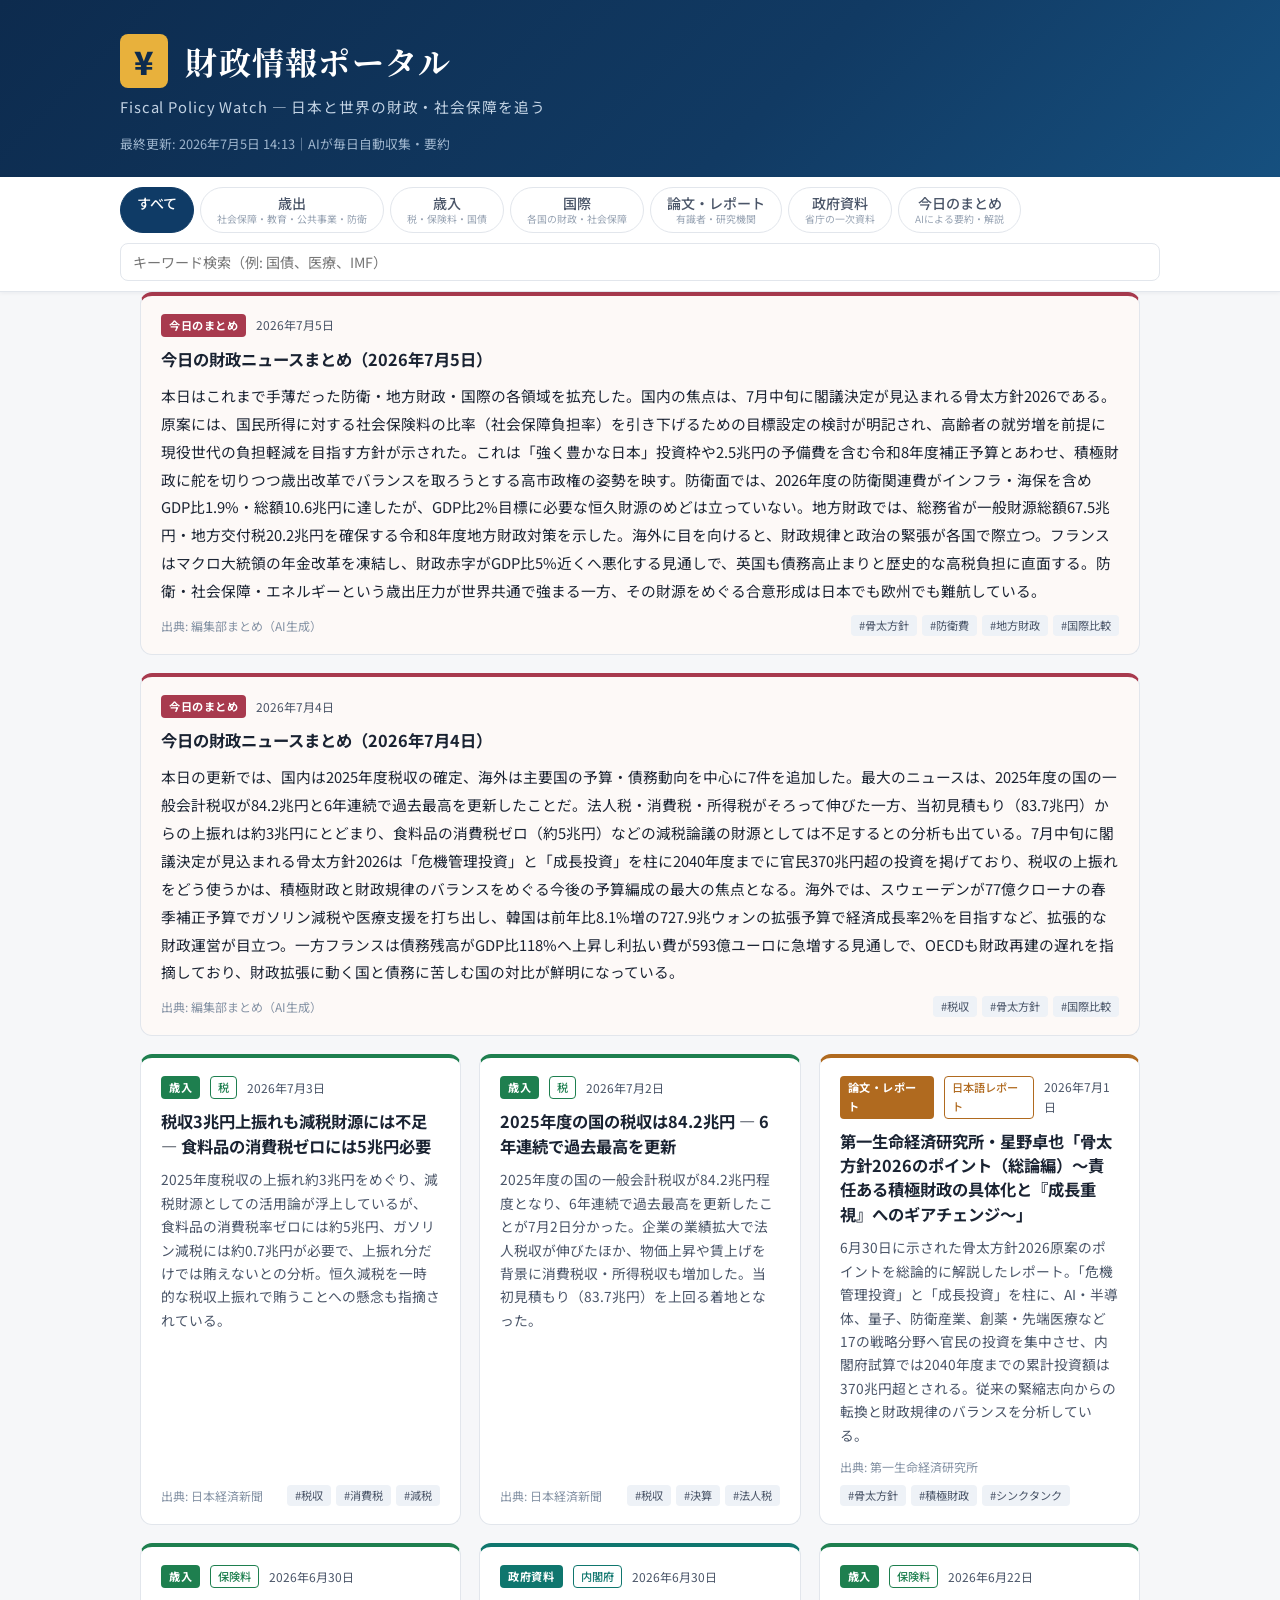
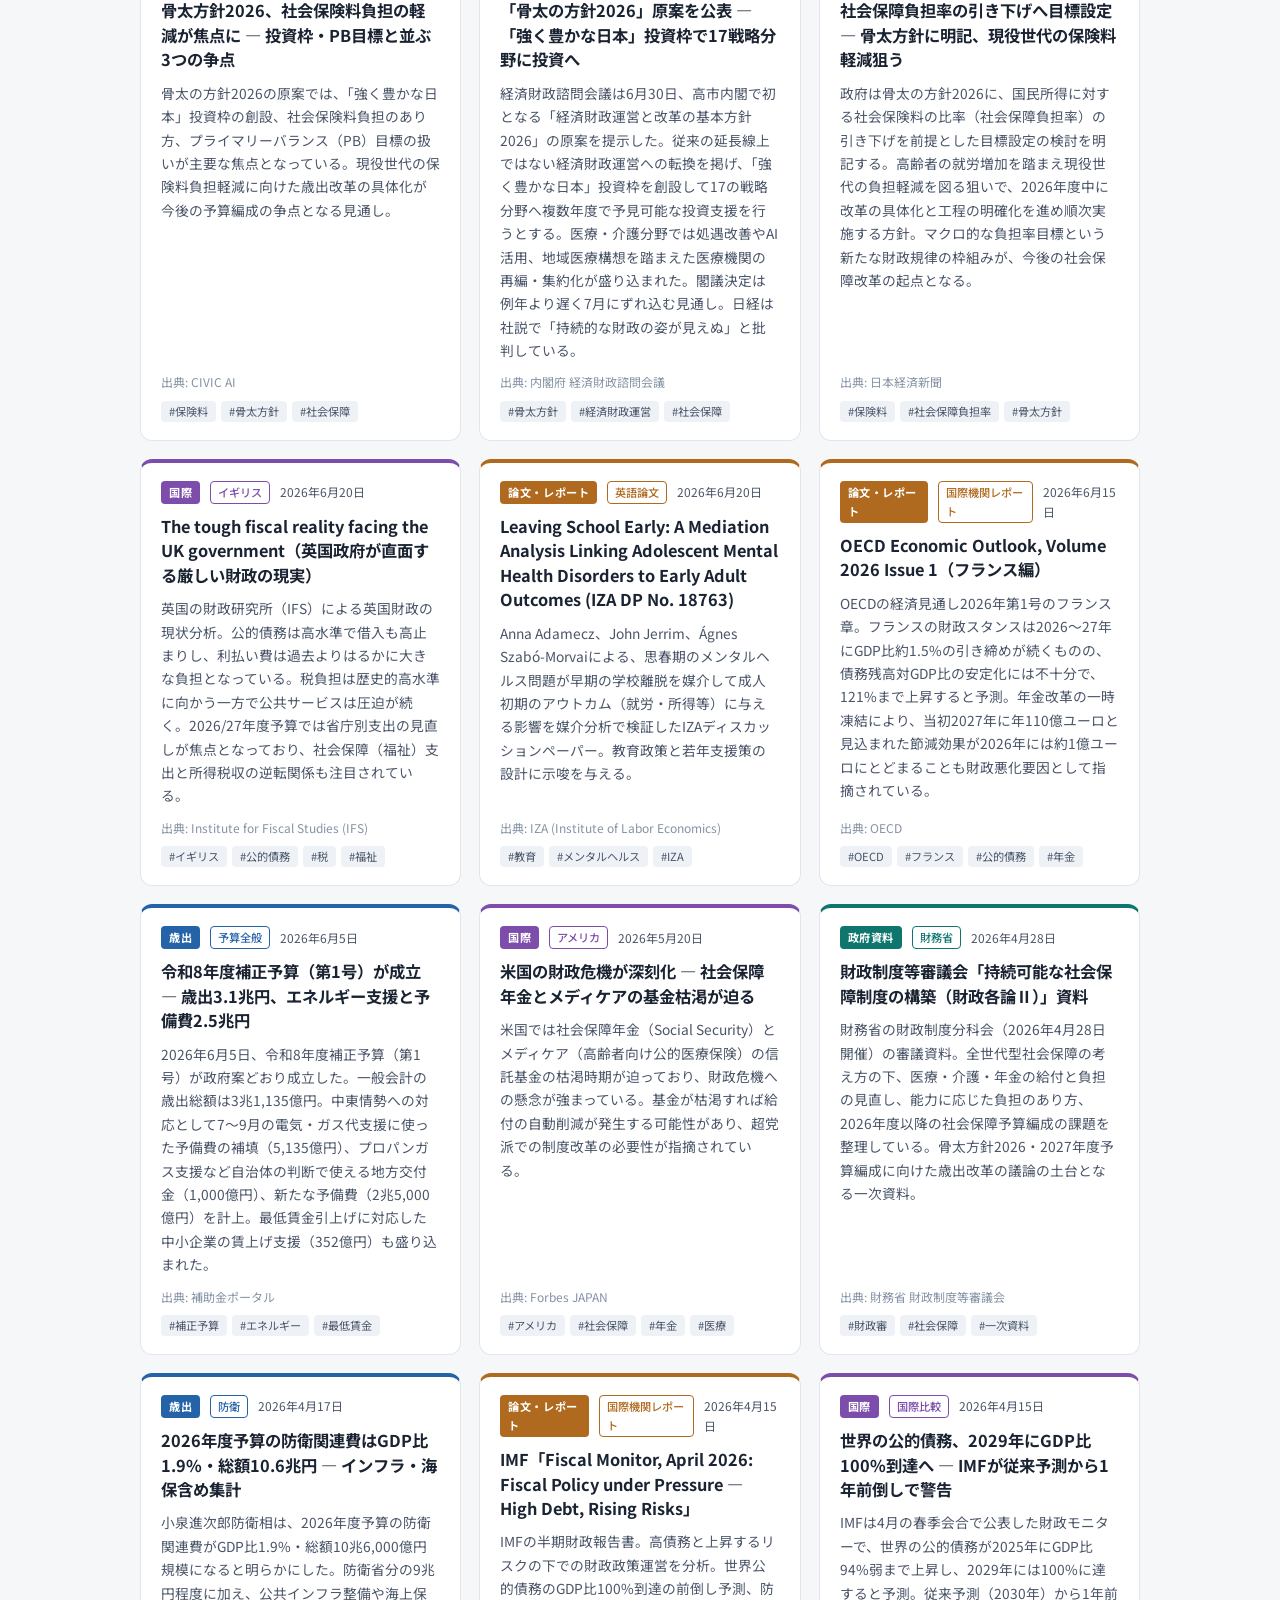
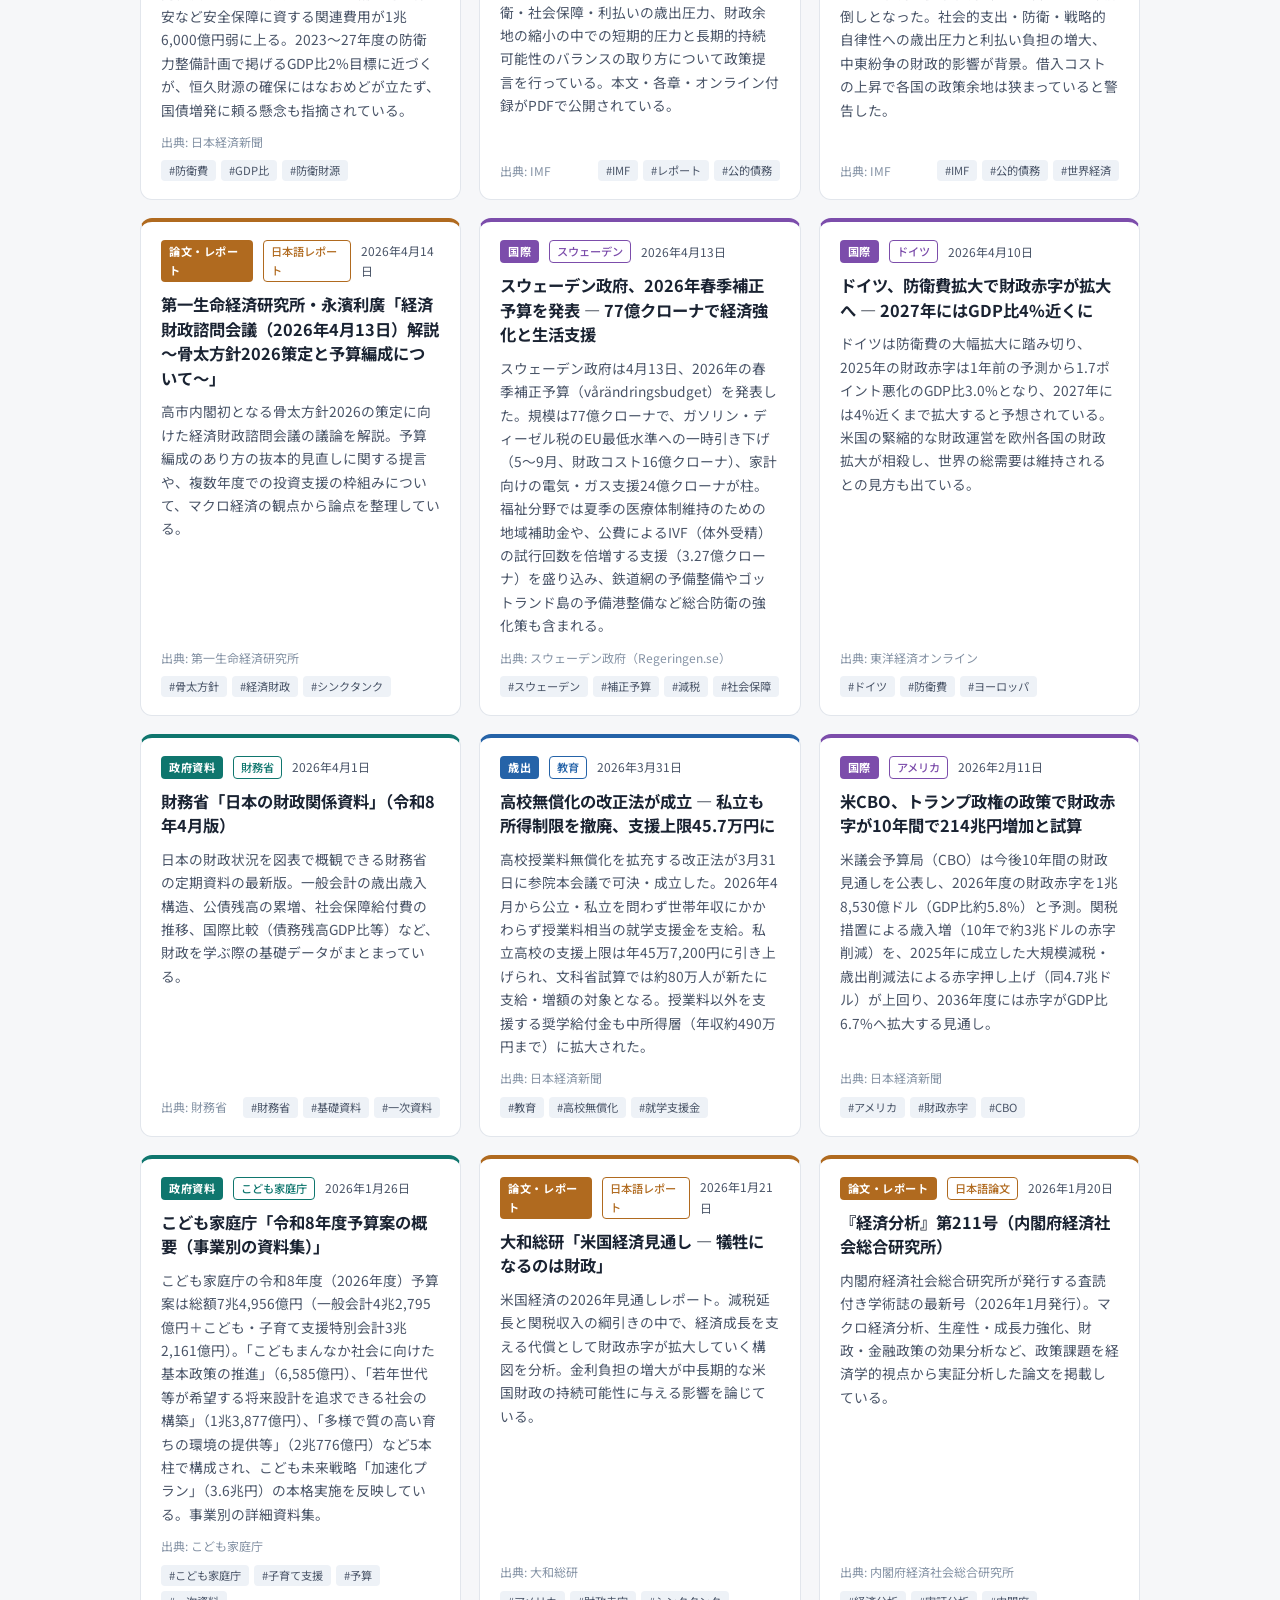
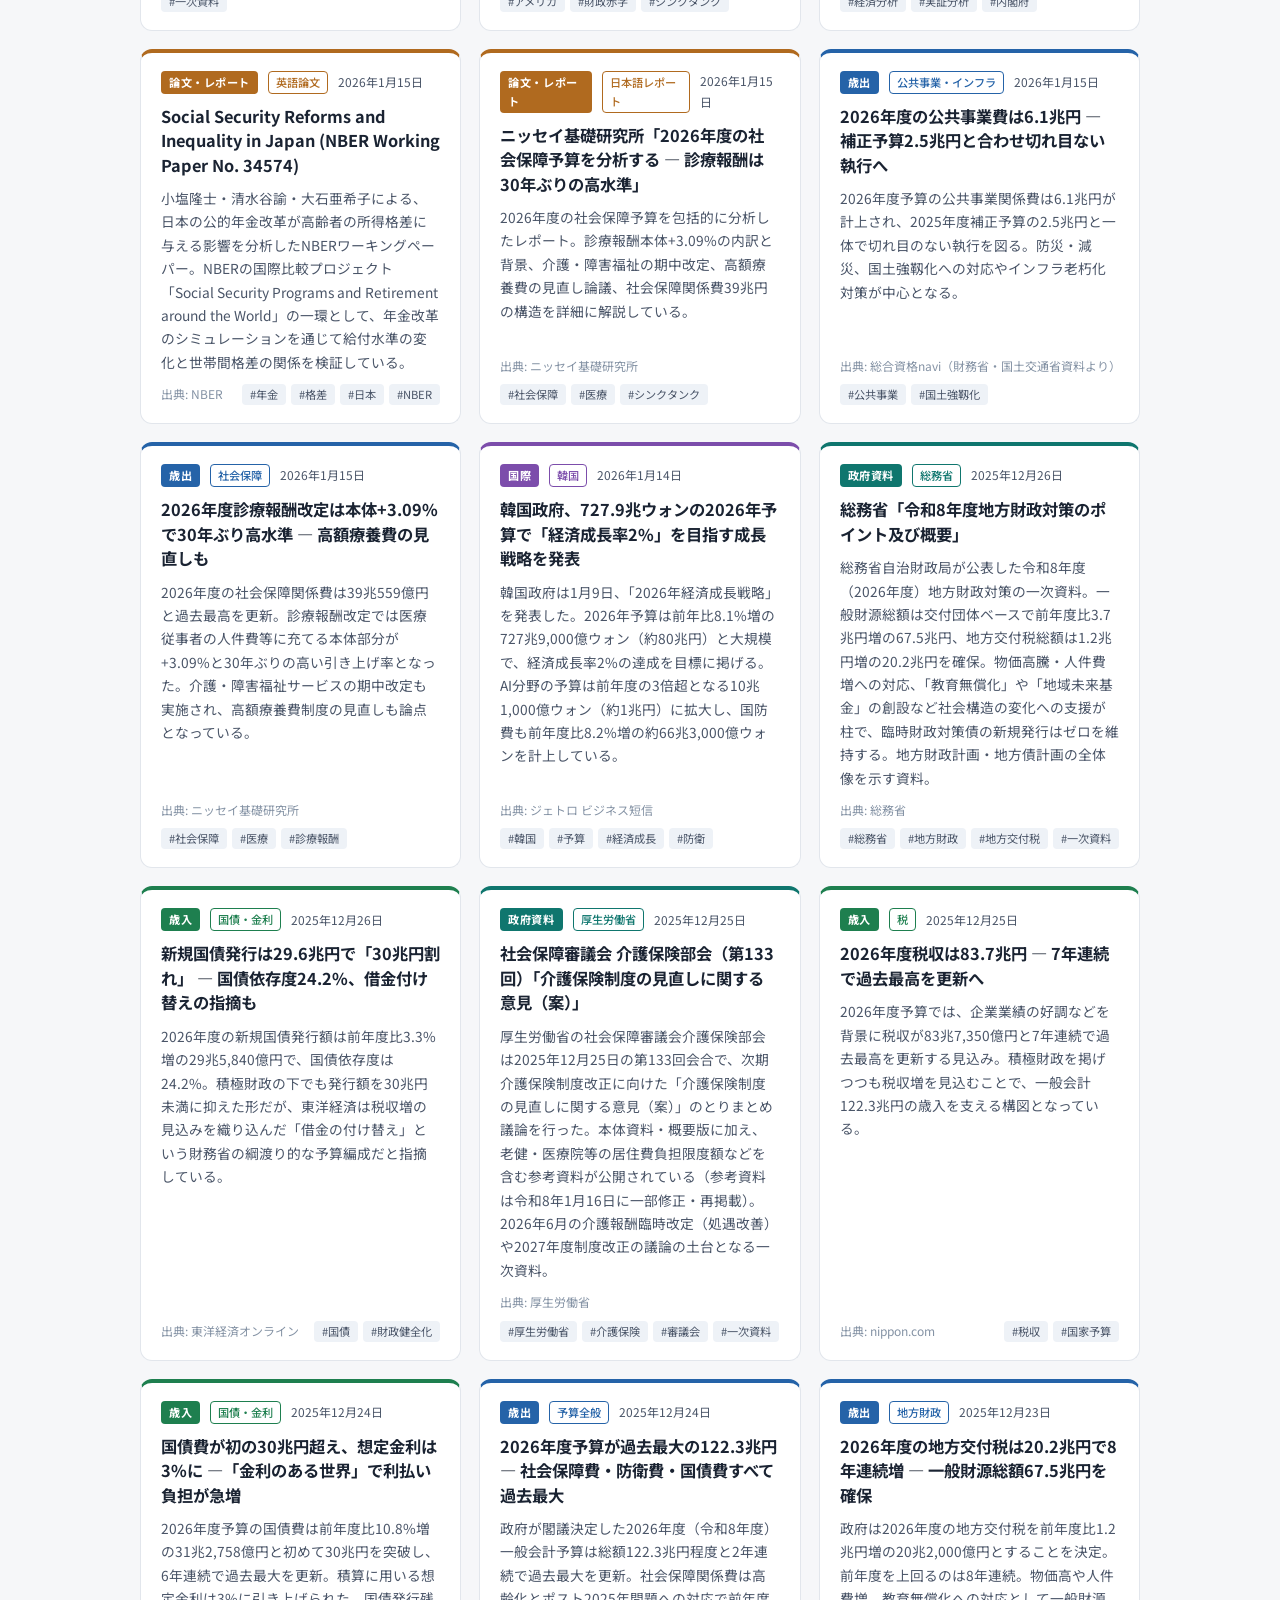
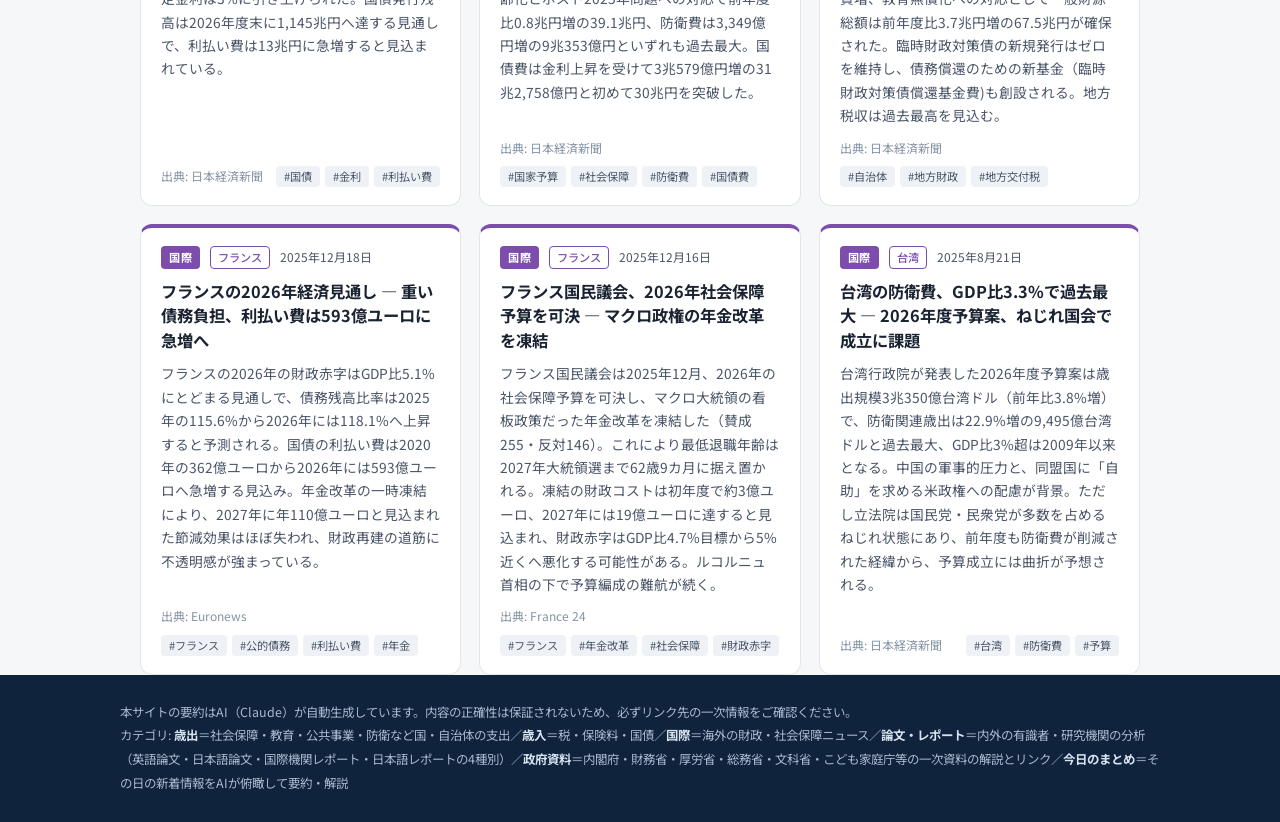
==== index.html @ befe8216 "カテゴリタブを横一列に、キーワード検索をその下フル幅に配置 - nav-innerを縦積み（column）に変更しタブ行と検索行を分離 - search-boxの残存width:260px指定を削除し" ====
<!DOCTYPE html>
<html lang="ja">
<head>
  <meta charset="UTF-8">
  <meta name="viewport" content="width=device-width, initial-scale=1.0">
  <title>財政情報ポータル | 日本と世界の財政・社会保障ニュース</title>
  <meta name="description" content="日本の歳出・歳入、海外の財政・社会保障ニュース、有識者のレポートをAIが毎日収集・要約して届ける財政情報ポータルサイト">
  <meta name="robots" content="noindex, nofollow, noarchive">
  <link rel="preconnect" href="https://fonts.googleapis.com">
  <link href="https://fonts.googleapis.com/css2?family=Noto+Sans+JP:wght@400;500;700;900&family=Noto+Serif+JP:wght@600;700&display=swap" rel="stylesheet">
  <link rel="stylesheet" href="assets/style.css?v=20260705a">
</head>
<body>
  <header class="site-header">
    <div class="container">
      <div class="header-top">
        <h1 class="site-title"><span class="title-mark">¥</span> 財政情報ポータル</h1>
        <p class="site-subtitle">Fiscal Policy Watch — 日本と世界の財政・社会保障を追う</p>
      </div>
      <p class="update-info">最終更新: <time id="last-updated">読み込み中…</time>｜AIが毎日自動収集・要約</p>
    </div>
  </header>

  <nav class="category-nav">
    <div class="container nav-inner">
      <div class="tabs" role="tablist">
        <button class="tab active" data-category="all">すべて</button>
        <button class="tab tab-expenditure" data-category="expenditure">歳出<span class="tab-note">社会保障・教育・公共事業・防衛</span></button>
        <button class="tab tab-revenue" data-category="revenue">歳入<span class="tab-note">税・保険料・国債</span></button>
        <button class="tab tab-international" data-category="international">国際<span class="tab-note">各国の財政・社会保障</span></button>
        <button class="tab tab-research" data-category="research">論文・レポート<span class="tab-note">有識者・研究機関</span></button>
        <button class="tab tab-government" data-category="government">政府資料<span class="tab-note">省庁の一次資料</span></button>
        <button class="tab tab-digest" data-category="digest">今日のまとめ<span class="tab-note">AIによる要約・解説</span></button>
      </div>
      <input type="search" id="search-box" class="search-box" placeholder="キーワード検索（例: 国債、医療、IMF）">
    </div>
    <div class="container subtabs" id="subtabs" hidden></div>
  </nav>

  <main class="container">
    <div id="notice" class="notice" hidden></div>
    <div id="article-list" class="article-grid" aria-live="polite"></div>
    <p id="empty-message" class="empty-message" hidden>該当する記事が見つかりませんでした。</p>
  </main>

  <footer class="site-footer">
    <div class="container">
      <p>本サイトの要約はAI（Claude）が自動生成しています。内容の正確性は保証されないため、必ずリンク先の一次情報をご確認ください。</p>
      <p>カテゴリ: <strong>歳出</strong>＝社会保障・教育・公共事業・防衛など国・自治体の支出／<strong>歳入</strong>＝税・保険料・国債／<strong>国際</strong>＝海外の財政・社会保障ニュース／<strong>論文・レポート</strong>＝内外の有識者・研究機関の分析（英語論文・日本語論文・国際機関レポート・日本語レポートの4種別）／<strong>政府資料</strong>＝内閣府・財務省・厚労省・総務省・文科省・こども家庭庁等の一次資料の解説とリンク／<strong>今日のまとめ</strong>＝その日の新着情報をAIが俯瞰して要約・解説</p>
    </div>
  </footer>

  <script src="assets/app.js?v=20260705a"></script>
</body>
</html>
---- assets/style.css ----
:root {
  --ink: #1a2332;
  --ink-light: #4a5568;
  --bg: #f6f7f9;
  --card-bg: #ffffff;
  --border: #e2e6ec;
  --accent: #0f3b66;
  --c-expenditure: #2563a8;
  --c-revenue: #1e7f4f;
  --c-international: #7c4dab;
  --c-research: #b06a1f;
  --c-government: #0f766e;
  --c-digest: #a83a4e;
}

* { box-sizing: border-box; margin: 0; padding: 0; }

body {
  font-family: "Noto Sans JP", "Hiragino Kaku Gothic ProN", sans-serif;
  background: var(--bg);
  color: var(--ink);
  line-height: 1.7;
}

.container {
  max-width: 1080px;
  margin: 0 auto;
  padding: 0 20px;
}

/* ---------- Header ---------- */
.site-header {
  background: linear-gradient(135deg, #0d2b4e 0%, #113a63 60%, #16507f 100%);
  color: #fff;
  padding: 34px 0 22px;
}

.site-title {
  font-family: "Noto Serif JP", serif;
  font-size: 2rem;
  font-weight: 700;
  letter-spacing: 0.04em;
}

.title-mark {
  display: inline-block;
  background: #e8b13c;
  color: #0d2b4e;
  border-radius: 8px;
  width: 1.5em;
  text-align: center;
  margin-right: 0.25em;
  font-family: "Noto Sans JP", sans-serif;
  font-weight: 900;
}

.site-subtitle {
  margin-top: 6px;
  font-size: 0.92rem;
  color: #c3d3e4;
  letter-spacing: 0.06em;
}

.update-info {
  margin-top: 14px;
  font-size: 0.8rem;
  color: #9db4cc;
}

/* ---------- Nav / tabs ---------- */
.category-nav {
  background: var(--card-bg);
  border-bottom: 1px solid var(--border);
  position: sticky;
  top: 0;
  z-index: 10;
  box-shadow: 0 1px 4px rgba(16, 42, 74, 0.06);
}

.nav-inner {
  display: flex;
  flex-direction: column;
  align-items: stretch;
  gap: 10px;
  padding-top: 10px;
  padding-bottom: 10px;
}

.tabs {
  display: flex;
  flex-wrap: wrap;
  gap: 6px;
}

.tab {
  border: 1px solid var(--border);
  background: #fff;
  border-radius: 999px;
  padding: 7px 16px;
  font-family: inherit;
  font-size: 0.88rem;
  font-weight: 500;
  color: var(--ink-light);
  cursor: pointer;
  transition: all 0.15s;
  display: flex;
  flex-direction: column;
  align-items: center;
  line-height: 1.25;
}

.tab-note {
  font-size: 0.62rem;
  color: #97a3b3;
  font-weight: 400;
}

.tab:hover { border-color: var(--accent); }

.tab.active {
  background: var(--accent);
  border-color: var(--accent);
  color: #fff;
}
.tab.active .tab-note { color: #b9cde2; }

.tab-expenditure.active { background: var(--c-expenditure); border-color: var(--c-expenditure); }
.tab-revenue.active { background: var(--c-revenue); border-color: var(--c-revenue); }
.tab-international.active { background: var(--c-international); border-color: var(--c-international); }
.tab-research.active { background: var(--c-research); border-color: var(--c-research); }
.tab-government.active { background: var(--c-government); border-color: var(--c-government); }
.tab-digest.active { background: var(--c-digest); border-color: var(--c-digest); }

.search-box {
  width: 100%;
  border: 1px solid var(--border);
  border-radius: 8px;
  padding: 8px 12px;
  font-family: inherit;
  font-size: 0.88rem;
}
.search-box:focus { outline: 2px solid var(--accent); border-color: transparent; }

/* ---------- Subtabs (テーマ・種別絞り込み) ---------- */
.subtabs {
  display: flex;
  align-items: center;
  gap: 6px;
  flex-wrap: wrap;
  padding-bottom: 10px;
}

/* display:flex が hidden属性を上書きしないようにする */
.subtabs[hidden] { display: none; }

.subtabs-label {
  font-size: 0.78rem;
  color: var(--ink-light);
  margin-right: 2px;
}

.subtab {
  border: 1px solid var(--border);
  background: #fff;
  border-radius: 999px;
  padding: 4px 13px;
  font-family: inherit;
  font-size: 0.78rem;
  color: var(--ink-light);
  cursor: pointer;
  transition: all 0.15s;
}

.subtab:hover { border-color: var(--accent); }

.subtab.active {
  background: var(--accent);
  border-color: var(--accent);
  color: #fff;
  font-weight: 700;
}

/* カテゴリごとのアクティブ色 */
.subtabs-expenditure .subtab.active { background: var(--c-expenditure); border-color: var(--c-expenditure); }
.subtabs-revenue .subtab.active { background: var(--c-revenue); border-color: var(--c-revenue); }
.subtabs-international .subtab.active { background: var(--c-international); border-color: var(--c-international); }
.subtabs-research .subtab.active { background: var(--c-research); border-color: var(--c-research); }
.subtabs-government .subtab.active { background: var(--c-government); border-color: var(--c-government); }

/* ---------- Articles ---------- */
main { padding: 26px 0 50px; }

.article-grid {
  display: grid;
  grid-template-columns: repeat(auto-fill, minmax(320px, 1fr));
  gap: 18px;
  margin: 0 auto;
  max-width: 1080px;
  padding: 0 20px;
}

.card {
  background: var(--card-bg);
  border: 1px solid var(--border);
  border-radius: 12px;
  padding: 18px 20px;
  display: flex;
  flex-direction: column;
  gap: 10px;
  transition: box-shadow 0.15s, transform 0.15s;
  border-top: 4px solid var(--accent);
}
.card:hover {
  box-shadow: 0 6px 20px rgba(16, 42, 74, 0.12);
  transform: translateY(-2px);
}

.card.cat-expenditure { border-top-color: var(--c-expenditure); }
.card.cat-revenue { border-top-color: var(--c-revenue); }
.card.cat-international { border-top-color: var(--c-international); }
.card.cat-research { border-top-color: var(--c-research); }
.card.cat-government { border-top-color: var(--c-government); }

/* 今日のまとめ: 横幅いっぱいの読み物カード */
.card.cat-digest {
  border-top-color: var(--c-digest);
  grid-column: 1 / -1;
  background: #fdf9f7;
}
.card.cat-digest .card-summary {
  font-size: 0.92rem;
  color: var(--ink);
  line-height: 1.9;
}

.card-meta {
  display: flex;
  align-items: center;
  gap: 10px;
  font-size: 0.75rem;
  color: var(--ink-light);
}

.badge {
  color: #fff;
  border-radius: 4px;
  padding: 2px 8px;
  font-weight: 700;
  font-size: 0.7rem;
  letter-spacing: 0.05em;
}
.badge-expenditure { background: var(--c-expenditure); }
.badge-revenue { background: var(--c-revenue); }
.badge-international { background: var(--c-international); }
.badge-research { background: var(--c-research); }
.badge-government { background: var(--c-government); }
.badge-digest { background: var(--c-digest); }

/* テーマ（サブカテゴリ）チップ */
.sub-label {
  border: 1px solid;
  border-radius: 4px;
  padding: 1px 7px;
  font-size: 0.7rem;
  font-weight: 500;
  background: #fff;
}
.sub-expenditure { color: var(--c-expenditure); border-color: var(--c-expenditure); }
.sub-revenue { color: var(--c-revenue); border-color: var(--c-revenue); }
.sub-international { color: var(--c-international); border-color: var(--c-international); }
.sub-research { color: var(--c-research); border-color: var(--c-research); }
.sub-government { color: var(--c-government); border-color: var(--c-government); }

.card-title {
  font-size: 1.02rem;
  font-weight: 700;
  line-height: 1.5;
}
.card-title a { color: var(--ink); text-decoration: none; }
.card-title a:hover { color: var(--accent); text-decoration: underline; }

.card-summary {
  font-size: 0.86rem;
  color: var(--ink-light);
  flex: 1;
}

.card-footer {
  display: flex;
  flex-wrap: wrap;
  align-items: center;
  justify-content: space-between;
  gap: 8px;
  font-size: 0.75rem;
}

.card-source { color: #8593a5; }

.tag-list { display: flex; flex-wrap: wrap; gap: 5px; }

.tag {
  background: #eef2f7;
  color: var(--ink-light);
  border-radius: 4px;
  padding: 1px 8px;
  font-size: 0.7rem;
  cursor: pointer;
}
.tag:hover { background: #dde5ef; }

.empty-message, .notice {
  text-align: center;
  color: var(--ink-light);
  padding: 40px 0;
}

/* ---------- Footer ---------- */
.site-footer {
  background: #10233c;
  color: #a7b8cc;
  font-size: 0.78rem;
  padding: 26px 0;
  line-height: 1.9;
}
.site-footer strong { color: #d6e2ef; }

@media (max-width: 640px) {
  .site-title { font-size: 1.4rem; }
  .tab-note { display: none; }
  .nav-inner { gap: 6px; }
  .search-box { width: 100%; }
}
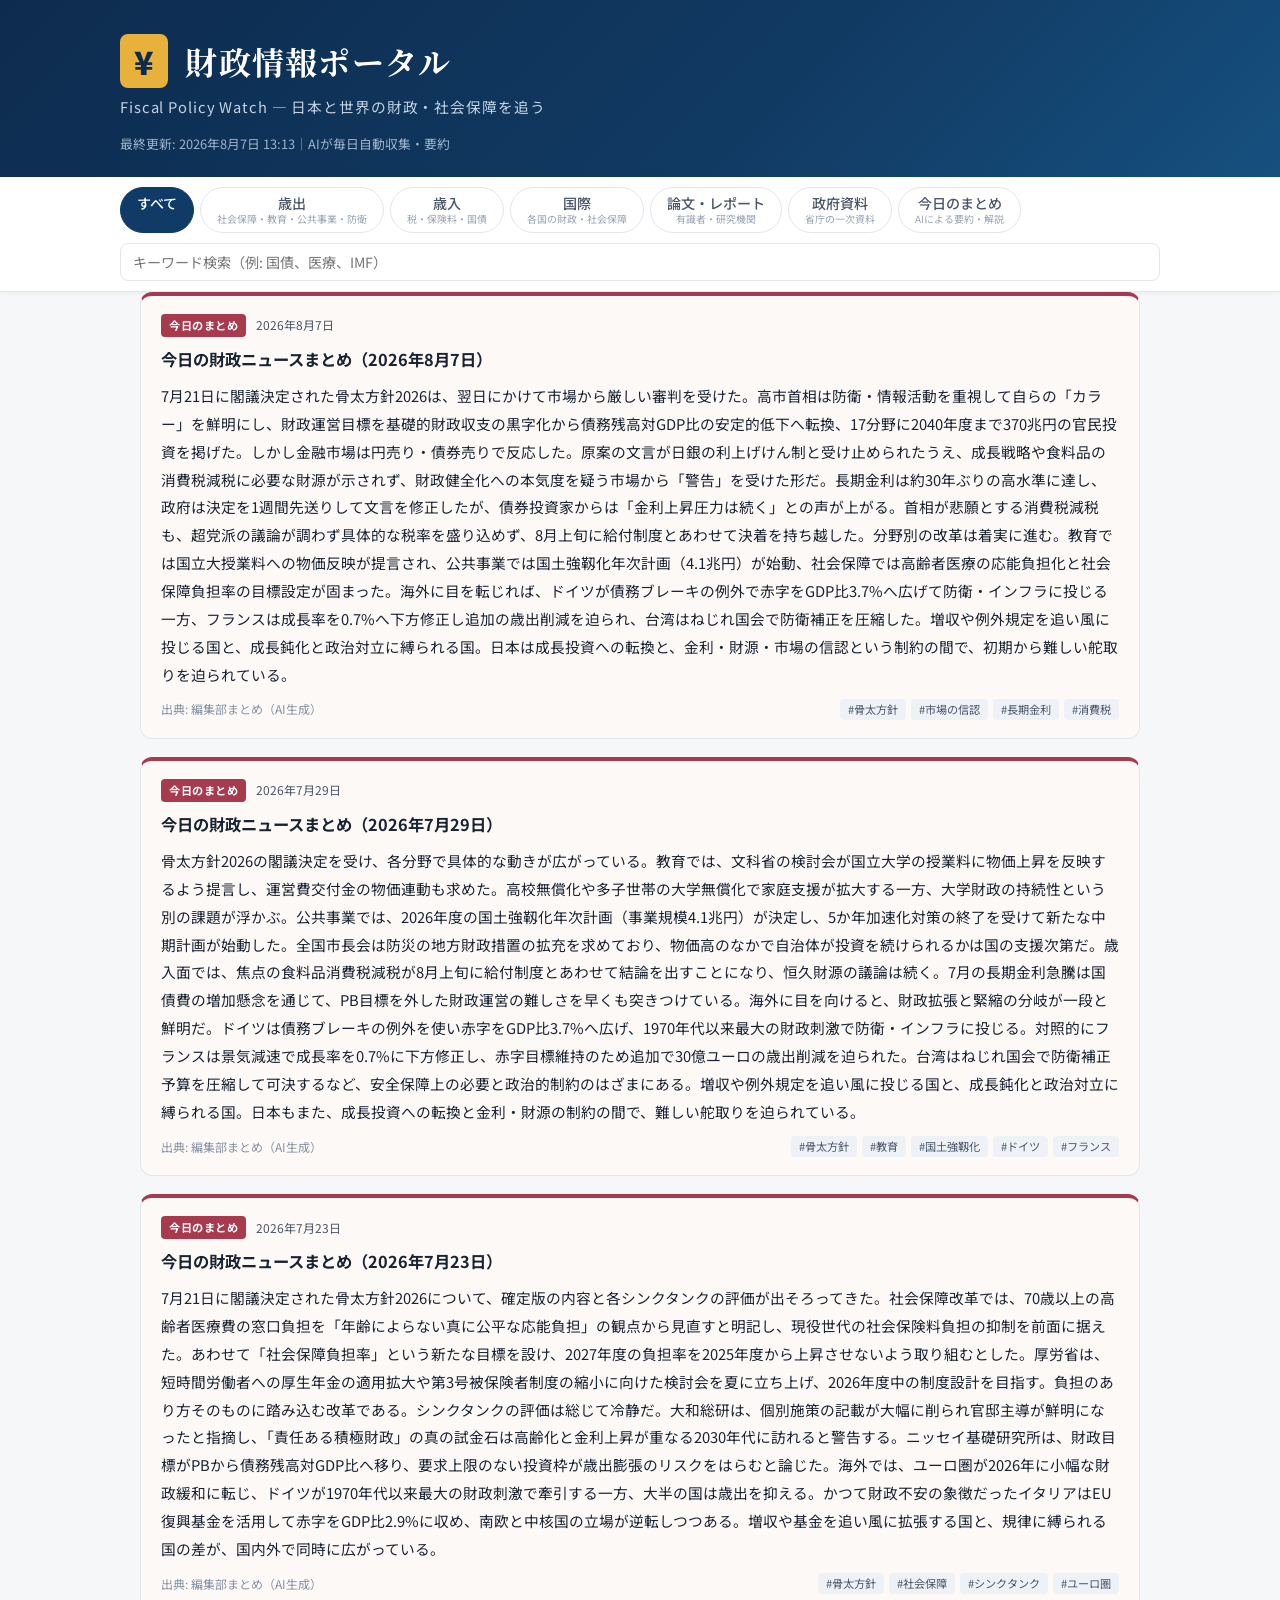
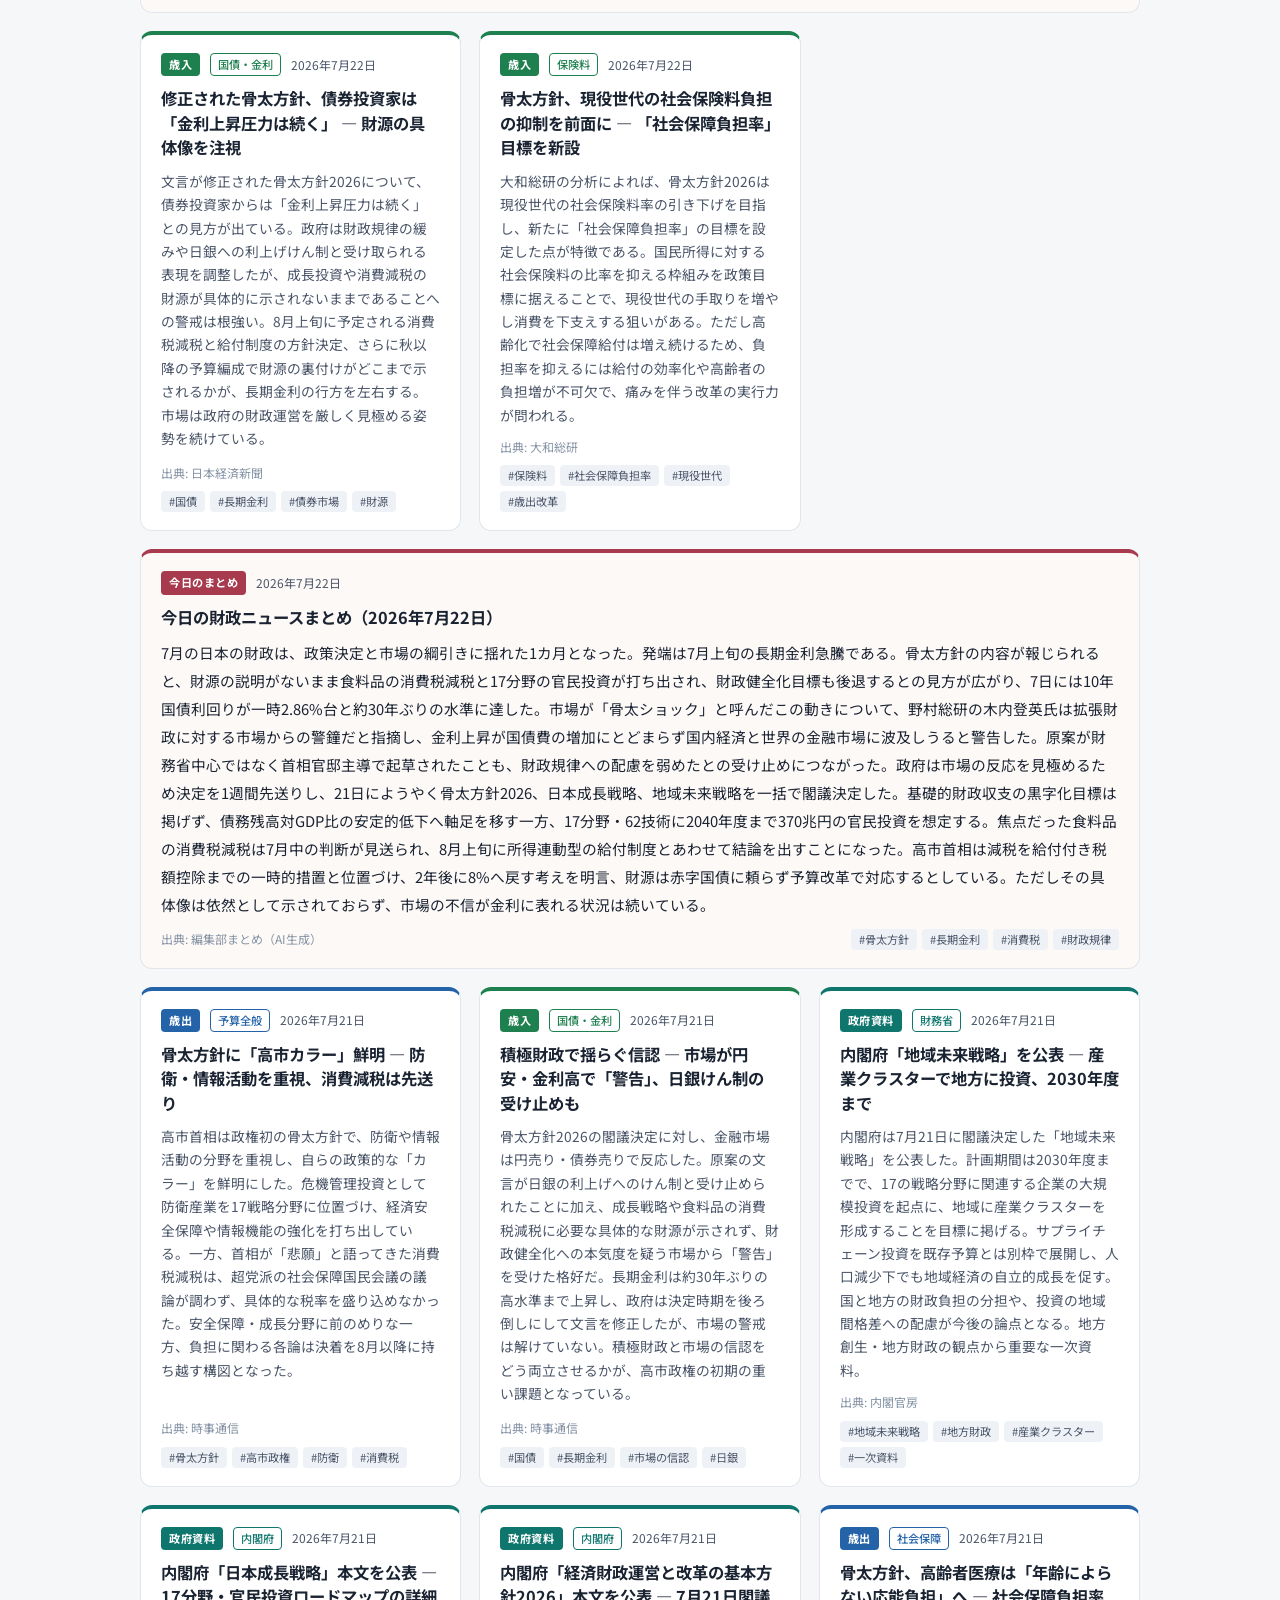
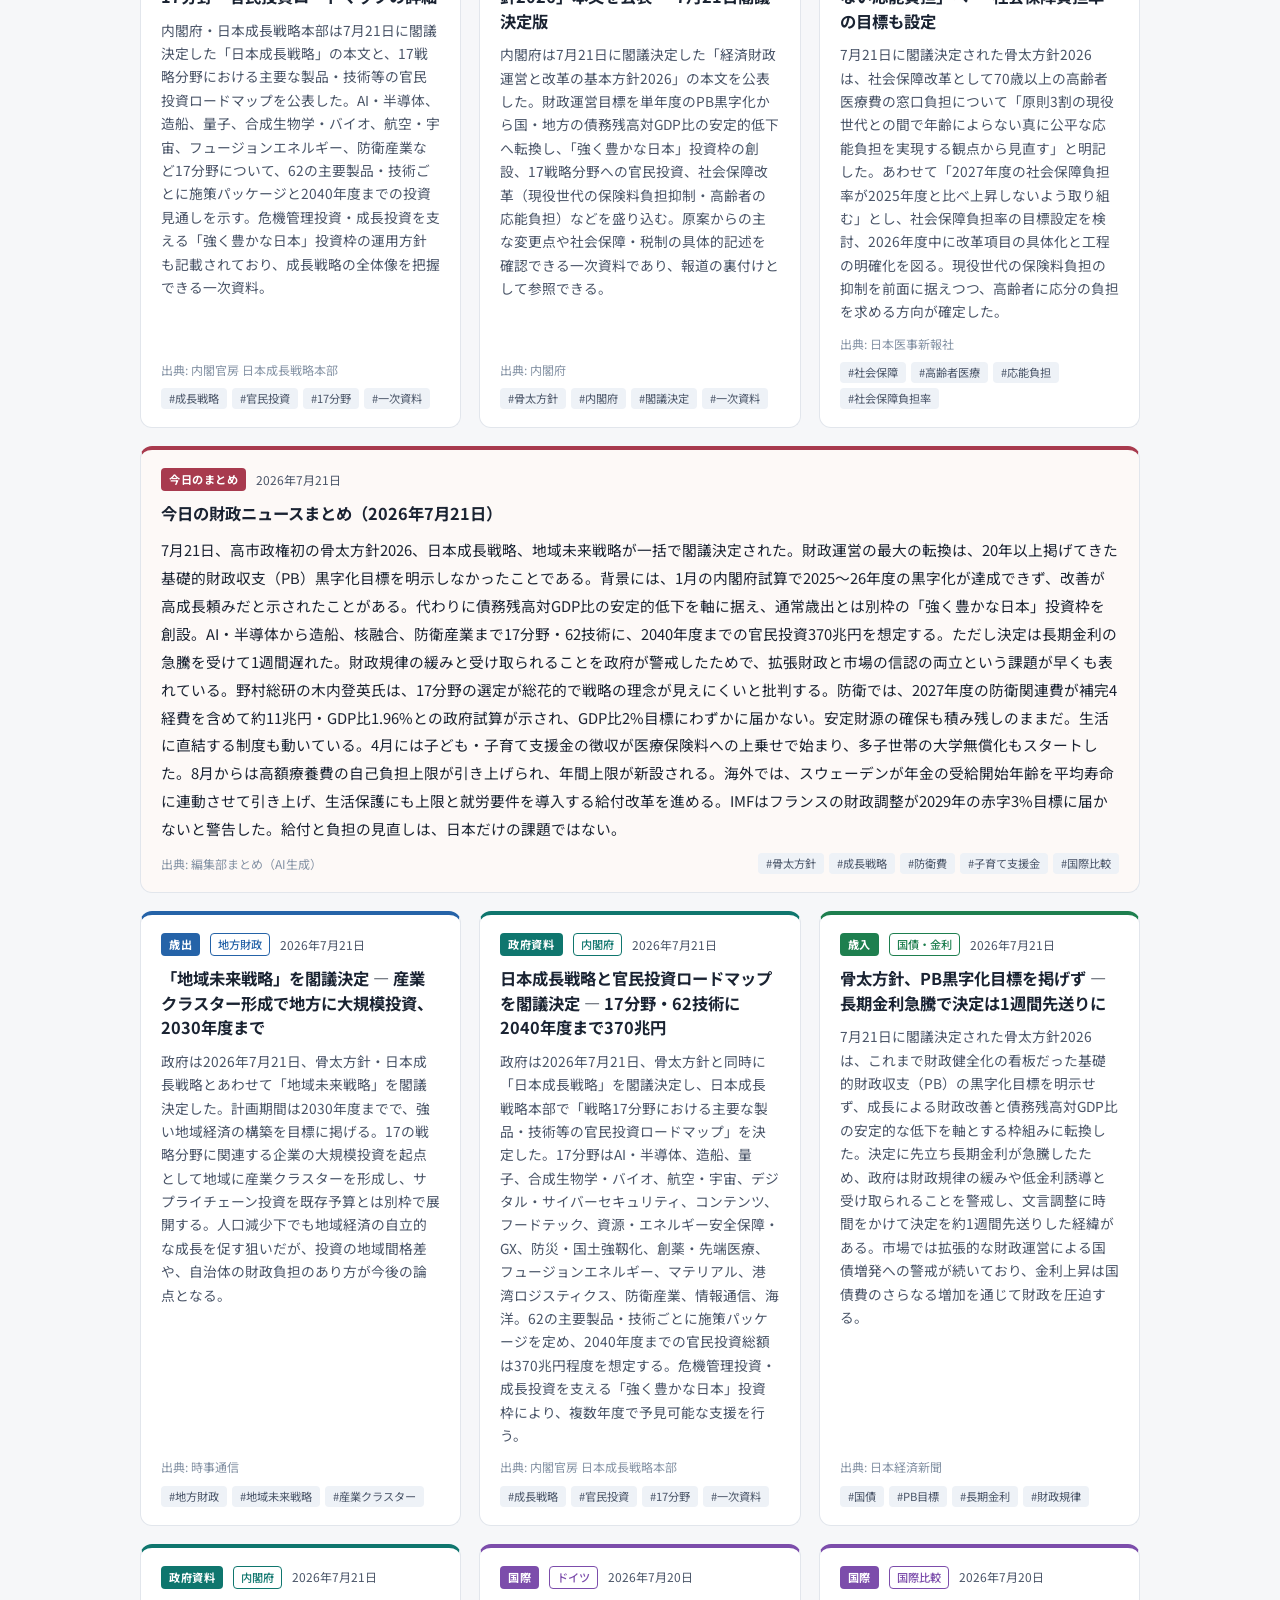
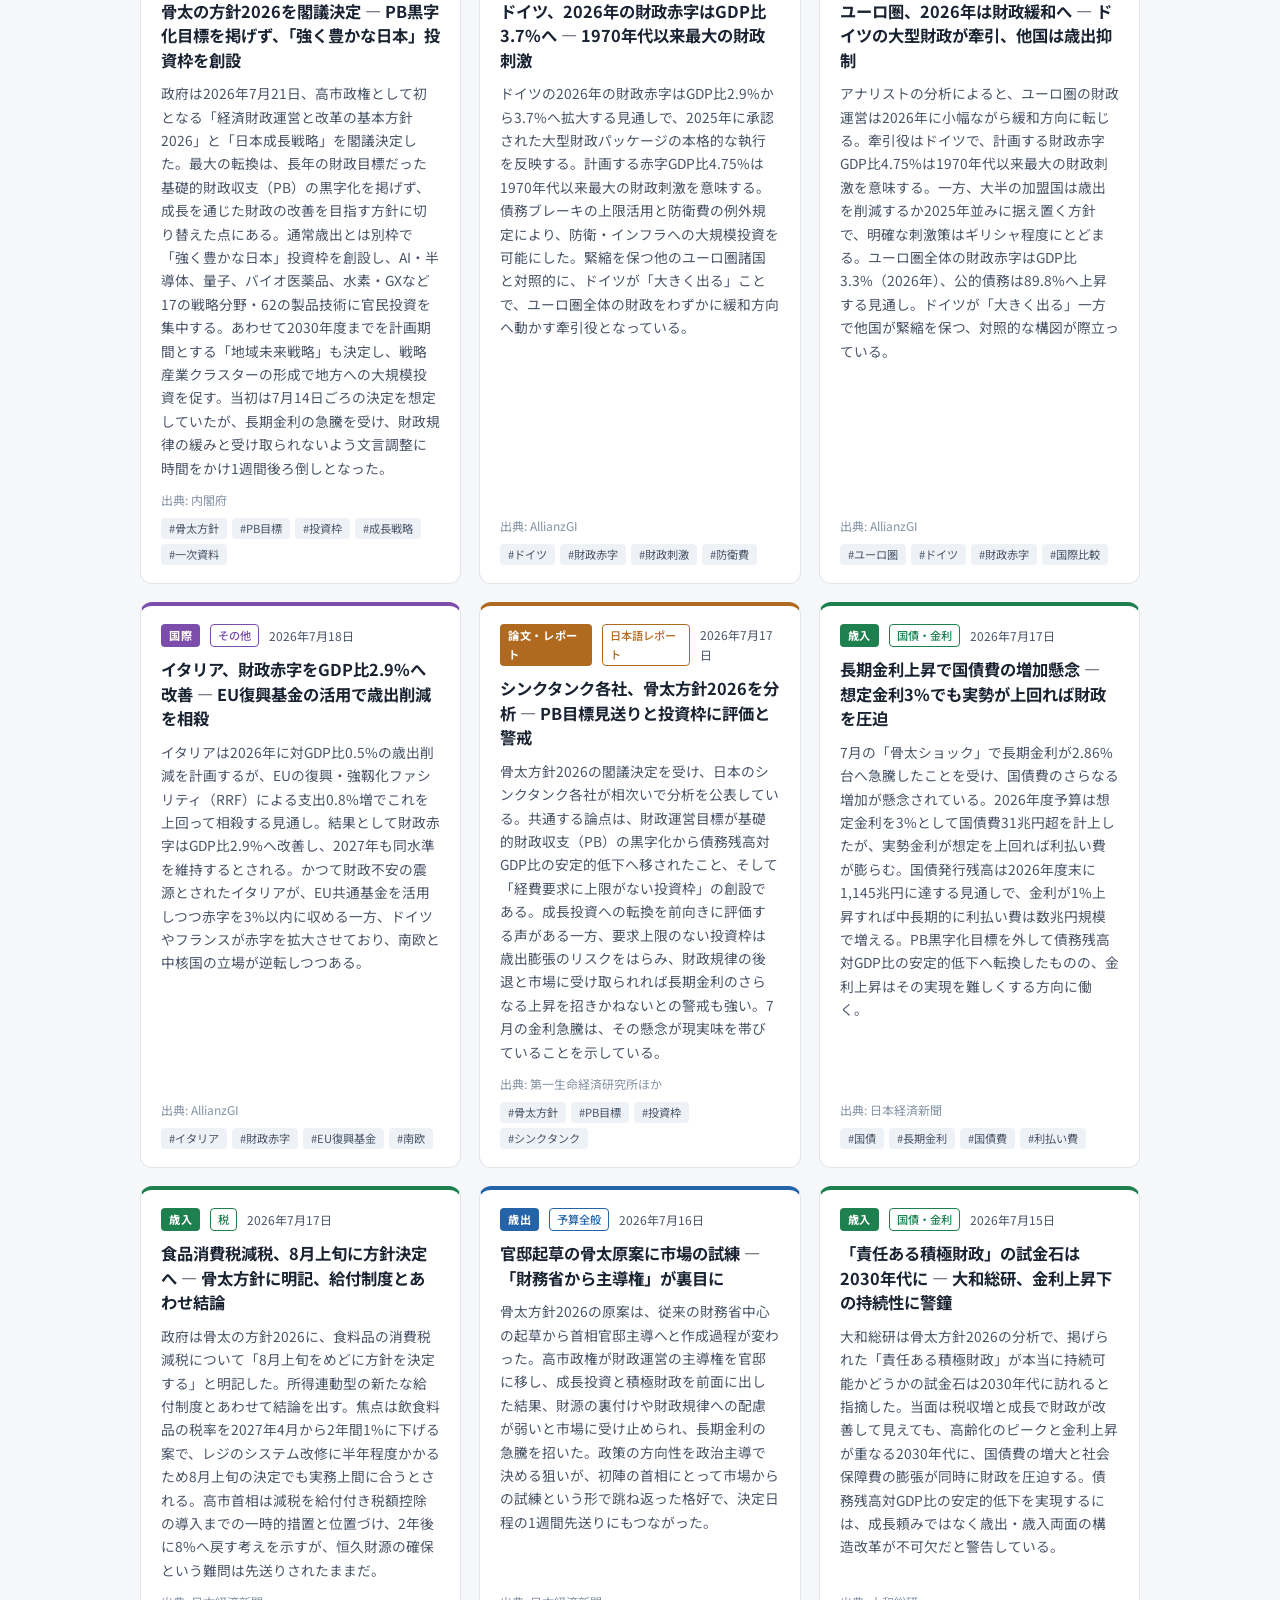
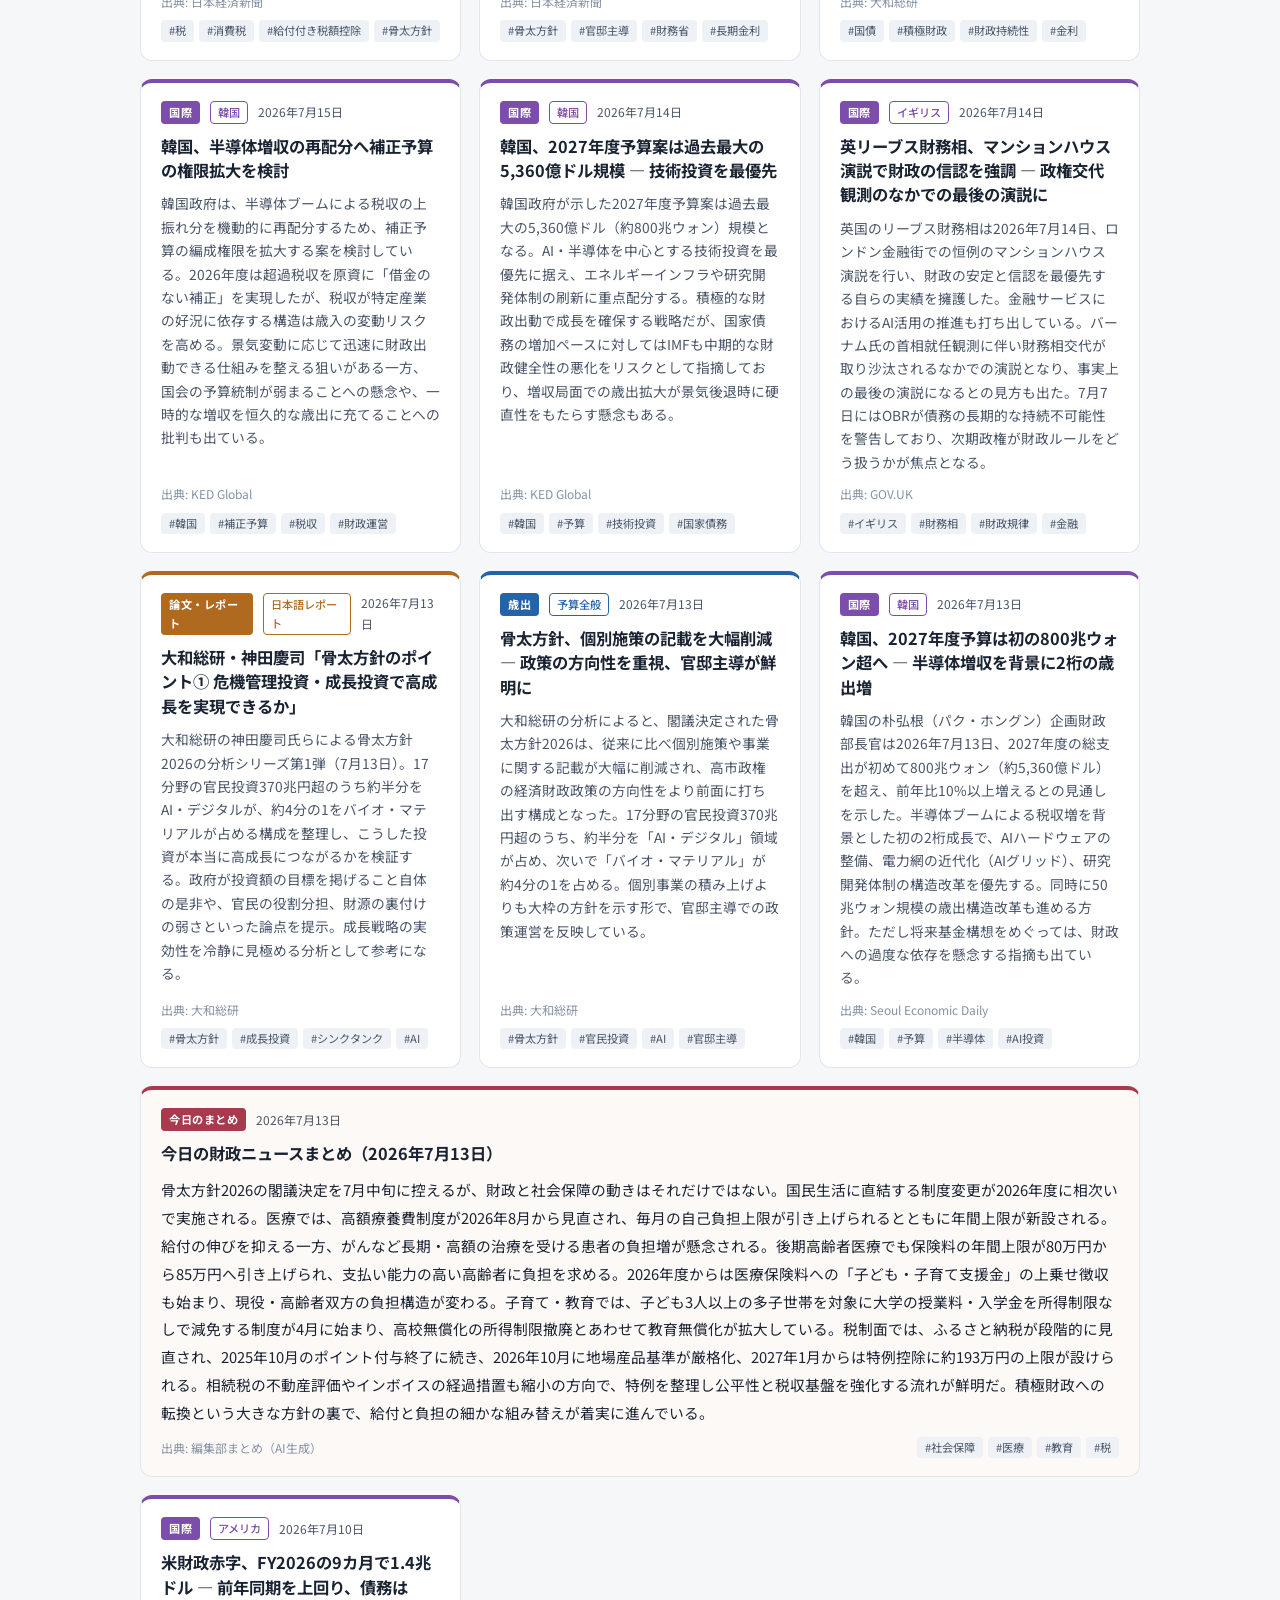
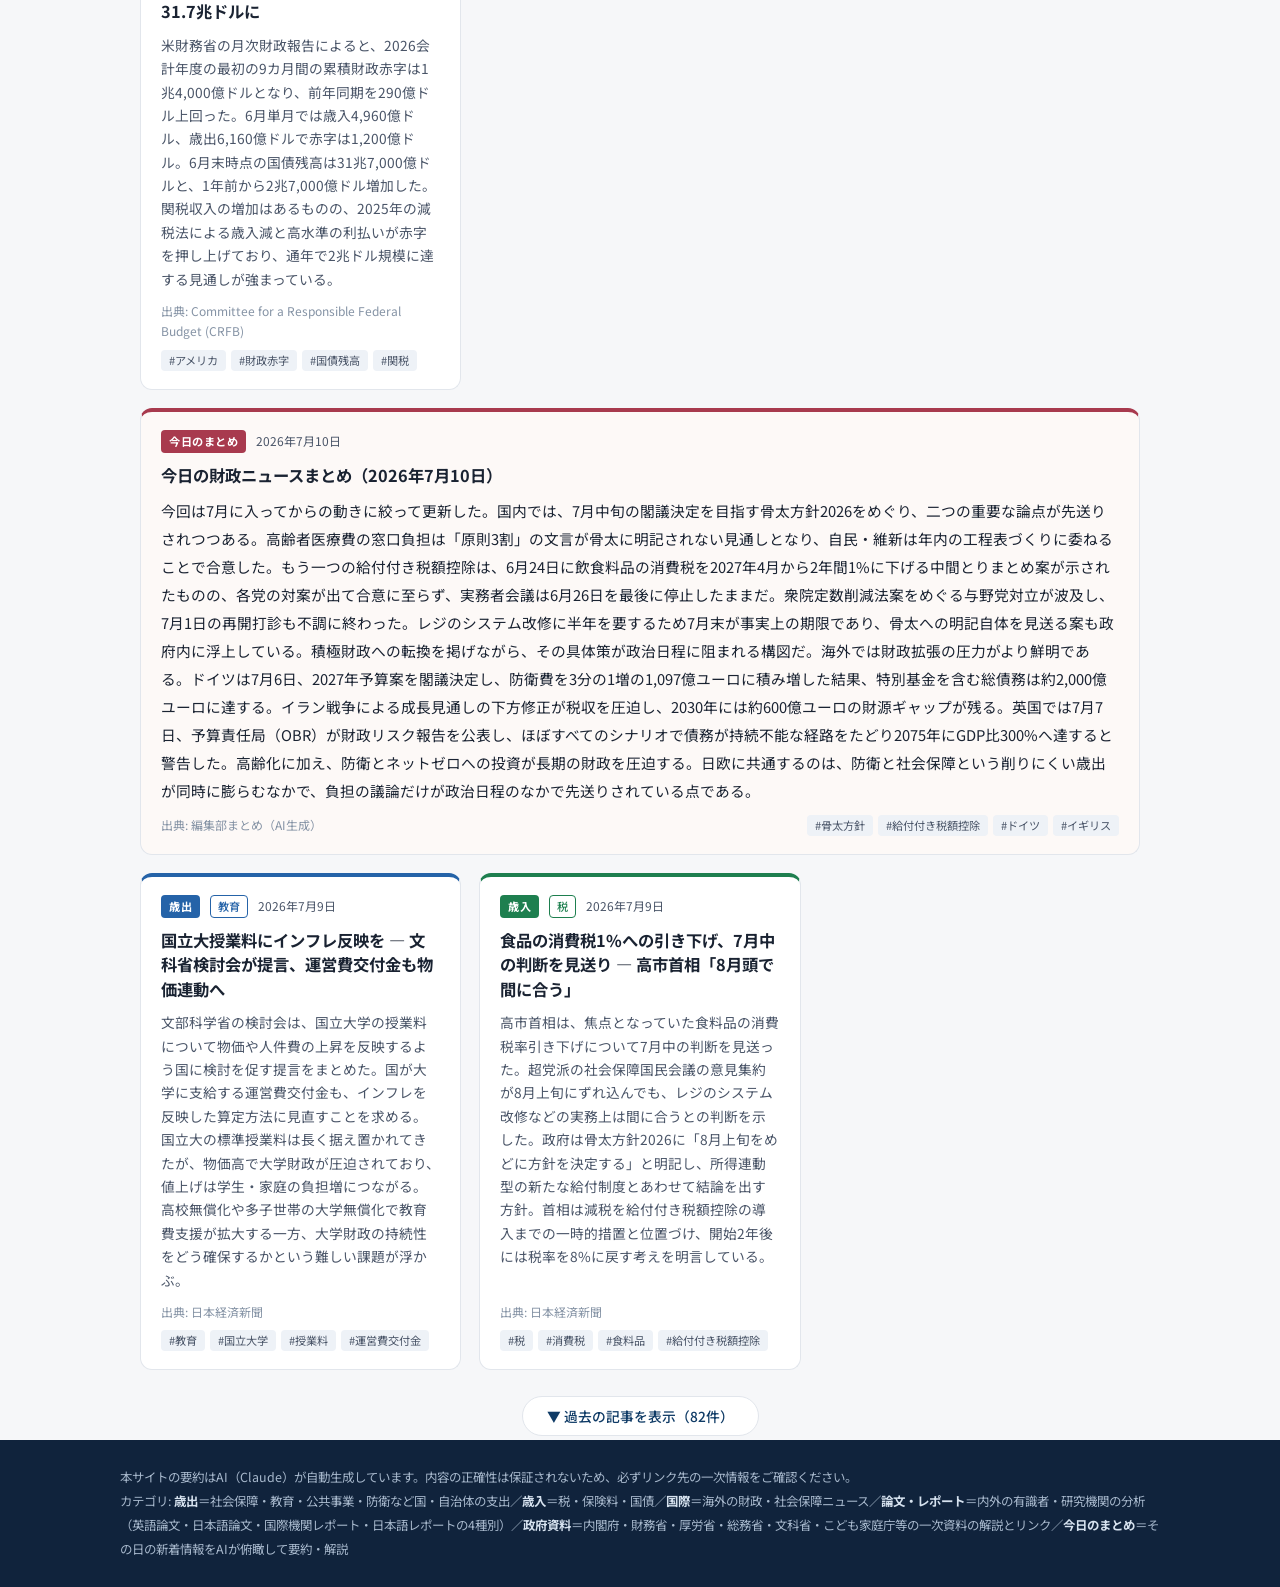
==== commit 0957b921: "古い記事のアーカイブ機能を追加＋7月下旬の市場反応3件 - app.js: 基準日から30日以内を「最近」、それ以前を折りたたみ「過去の記事」に   - 絞り込み結果の上位8件は日付を問わず表示（少数" ====
--- a/index.html
+++ b/index.html
@@ -8,7 +8,7 @@
   <meta name="robots" content="noindex, nofollow, noarchive">
   <link rel="preconnect" href="https://fonts.googleapis.com">
   <link href="https://fonts.googleapis.com/css2?family=Noto+Sans+JP:wght@400;500;700;900&family=Noto+Serif+JP:wght@600;700&display=swap" rel="stylesheet">
-  <link rel="stylesheet" href="assets/style.css?v=20260705a">
+  <link rel="stylesheet" href="assets/style.css?v=20260722a">
 </head>
 <body>
   <header class="site-header">
@@ -50,6 +50,6 @@
     </div>
   </footer>
 
-  <script src="assets/app.js?v=20260705a"></script>
+  <script src="assets/app.js?v=20260722a"></script>
 </body>
 </html>
--- a/assets/style.css
+++ b/assets/style.css
@@ -314,6 +314,53 @@
   padding: 40px 0;
 }
 
+/* ---------- アーカイブ（過去の記事の折りたたみ） ---------- */
+.archive-block {
+  grid-column: 1 / -1;
+  display: flex;
+  justify-content: center;
+  padding: 8px 0 4px;
+}
+
+.archive-toggle {
+  border: 1px solid var(--border);
+  background: #fff;
+  border-radius: 999px;
+  padding: 9px 24px;
+  font-family: inherit;
+  font-size: 0.86rem;
+  font-weight: 500;
+  color: var(--accent);
+  cursor: pointer;
+  transition: all 0.15s;
+}
+.archive-toggle:hover {
+  background: var(--accent);
+  color: #fff;
+  border-color: var(--accent);
+}
+
+.archive-divider {
+  grid-column: 1 / -1;
+  display: flex;
+  align-items: center;
+  gap: 12px;
+  margin: 6px 0 2px;
+  color: #9aa5b1;
+  font-size: 0.78rem;
+}
+.archive-divider::before,
+.archive-divider::after {
+  content: "";
+  flex: 1;
+  height: 1px;
+  background: var(--border);
+}
+
+/* アーカイブ内のカードは少し控えめに */
+.archive-divider ~ .card { opacity: 0.82; }
+.archive-divider ~ .card:hover { opacity: 1; }
+
 /* ---------- Footer ---------- */
 .site-footer {
   background: #10233c;
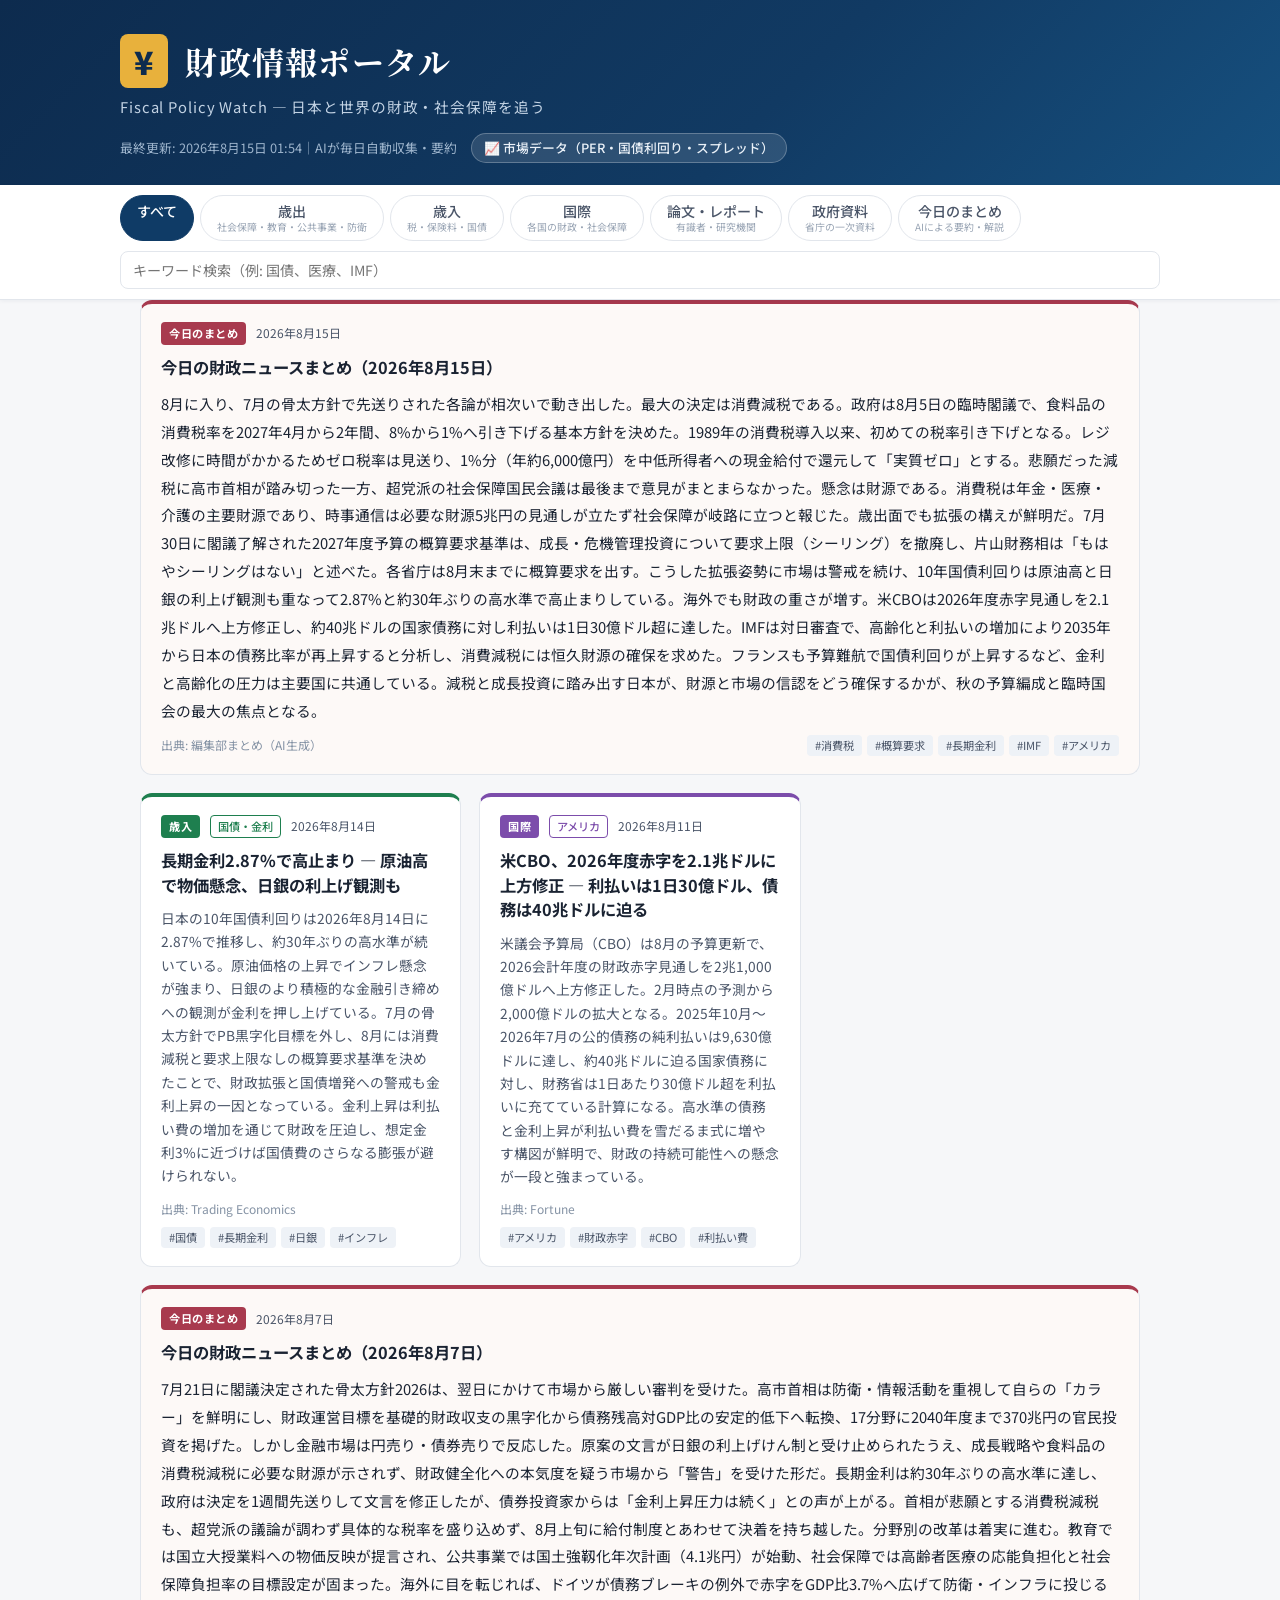
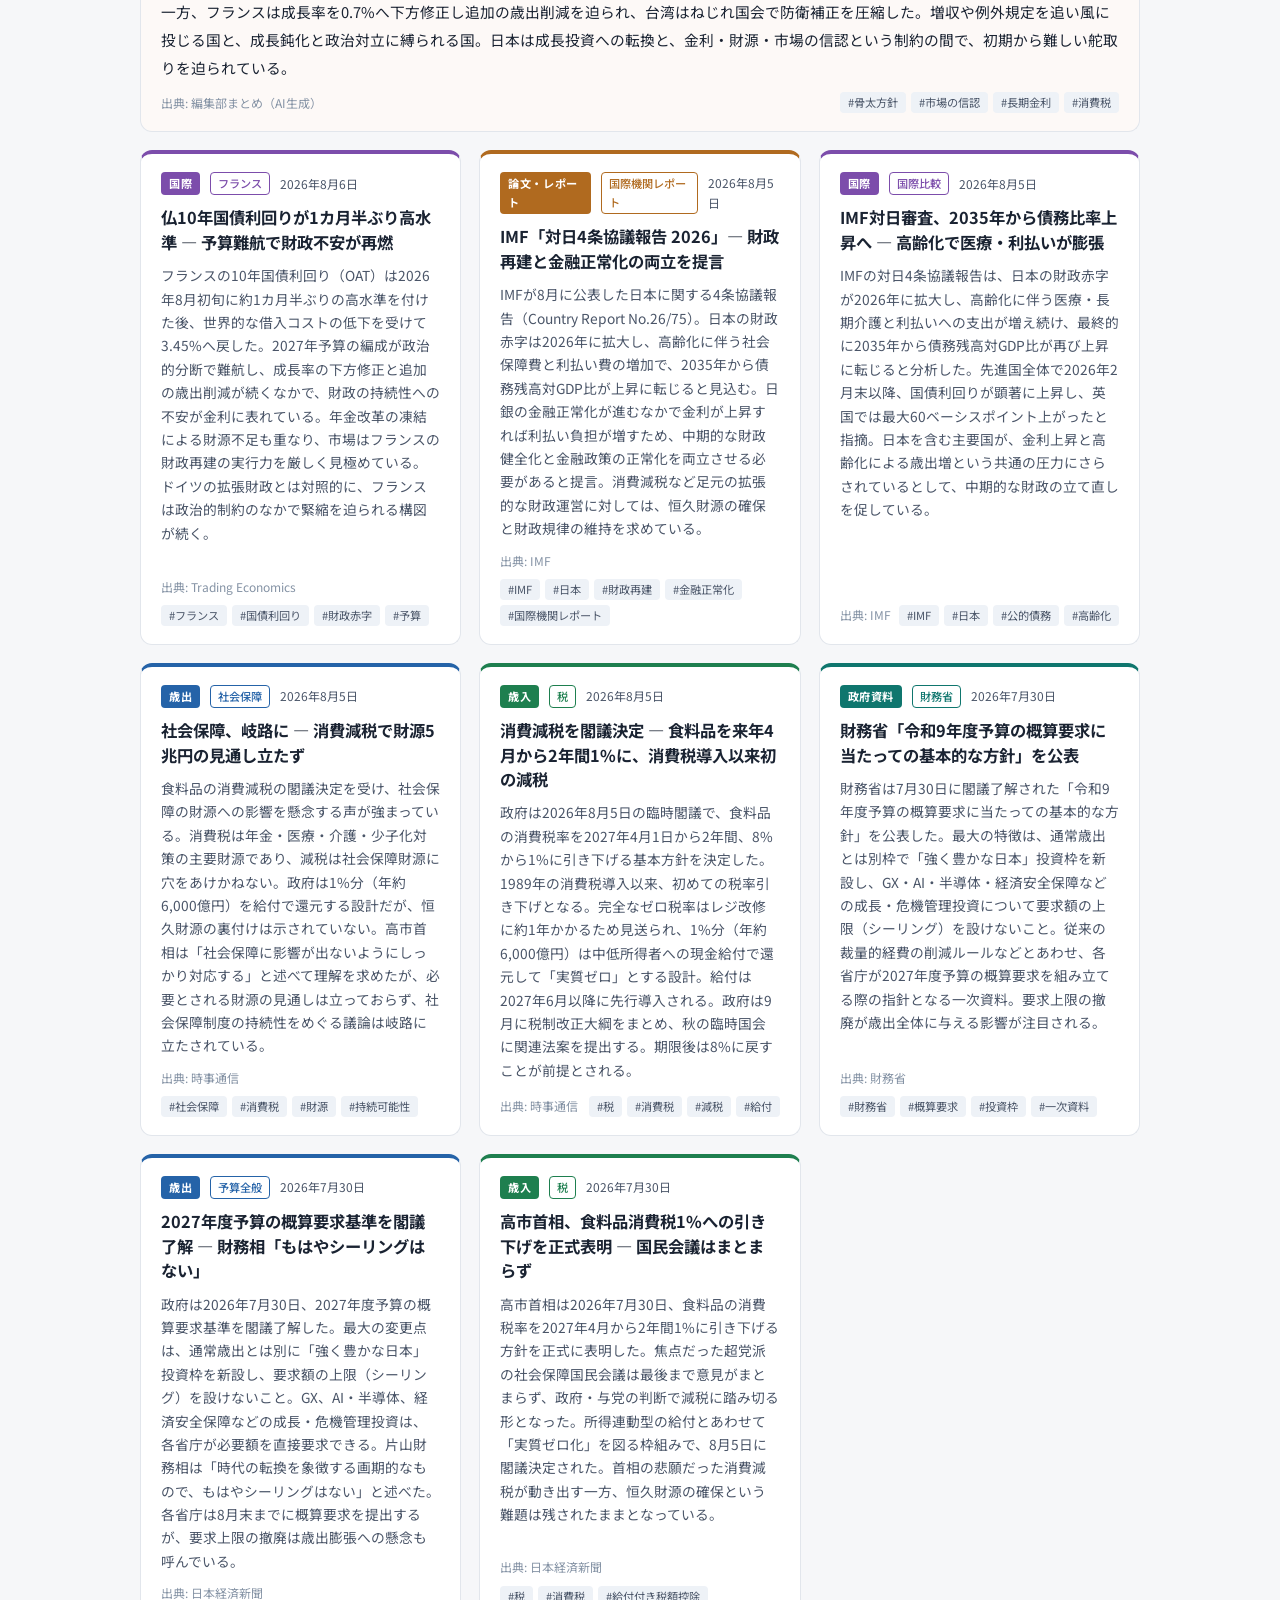
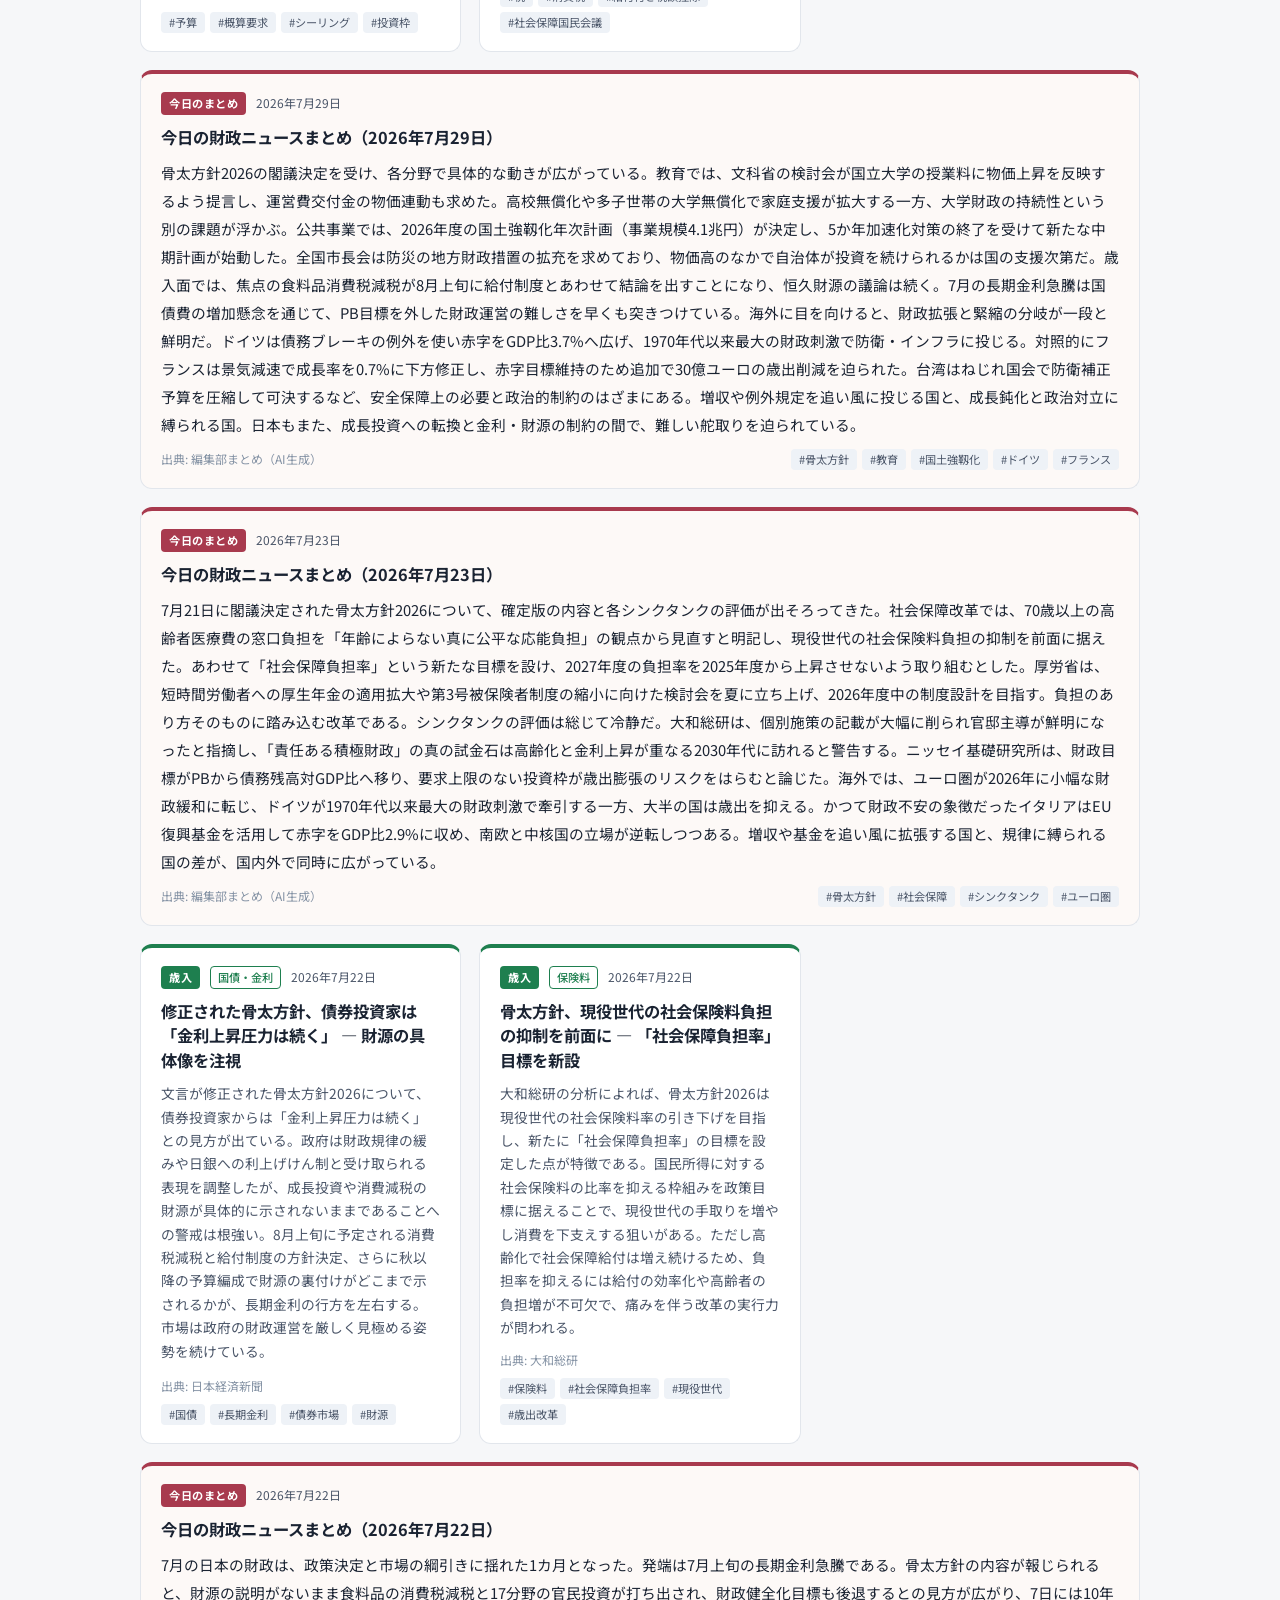
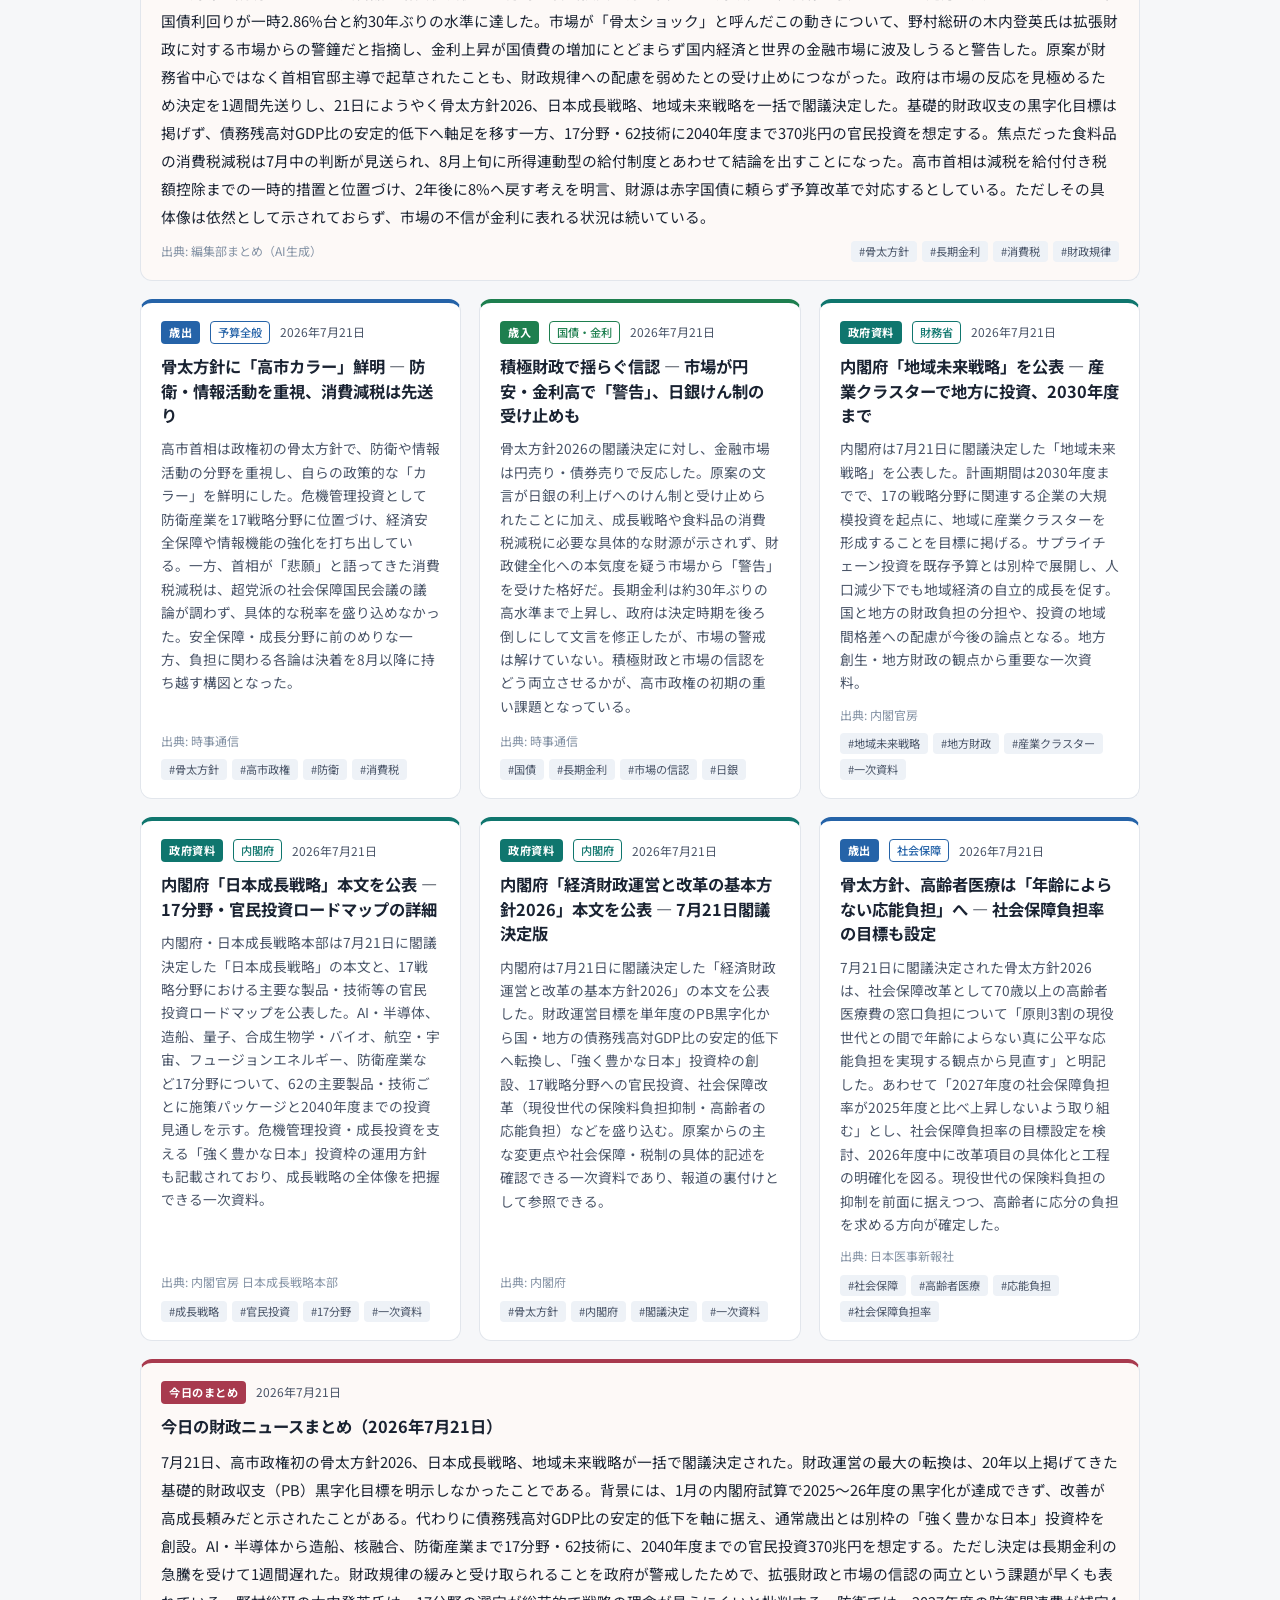
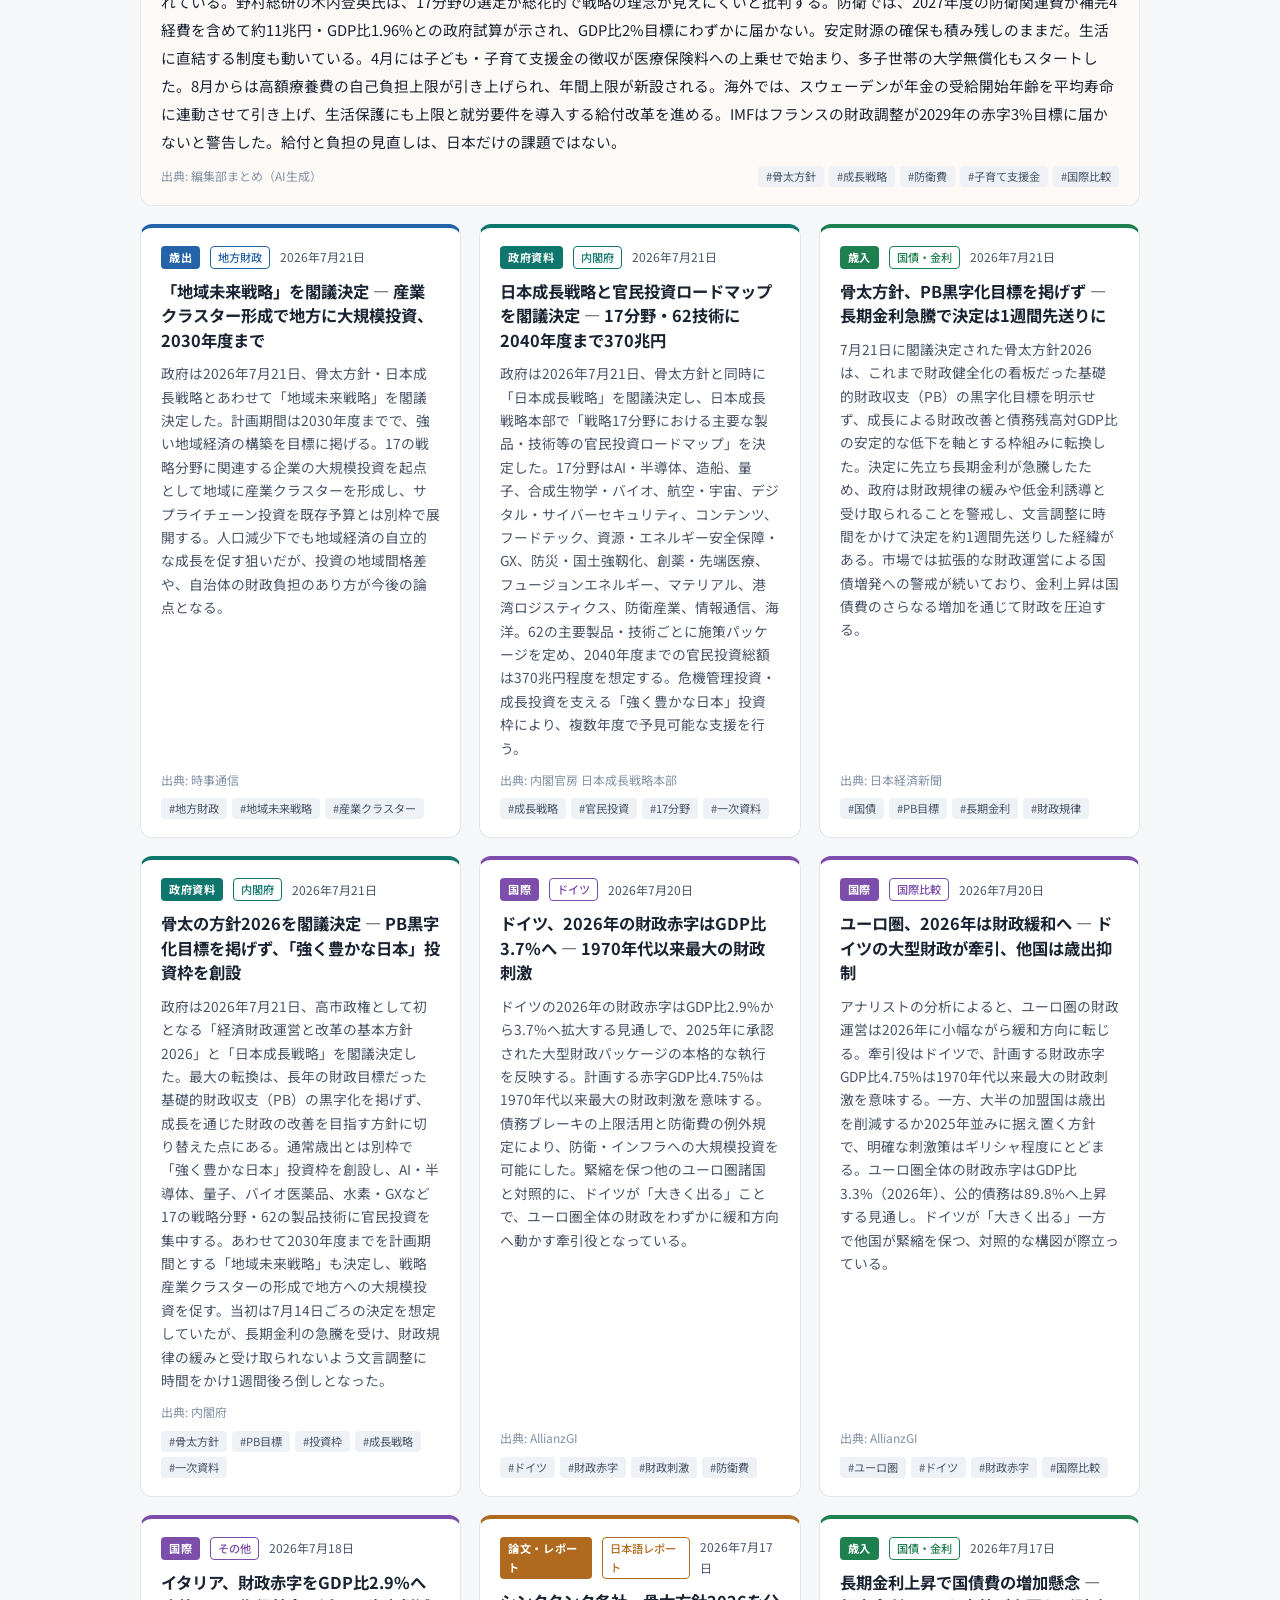
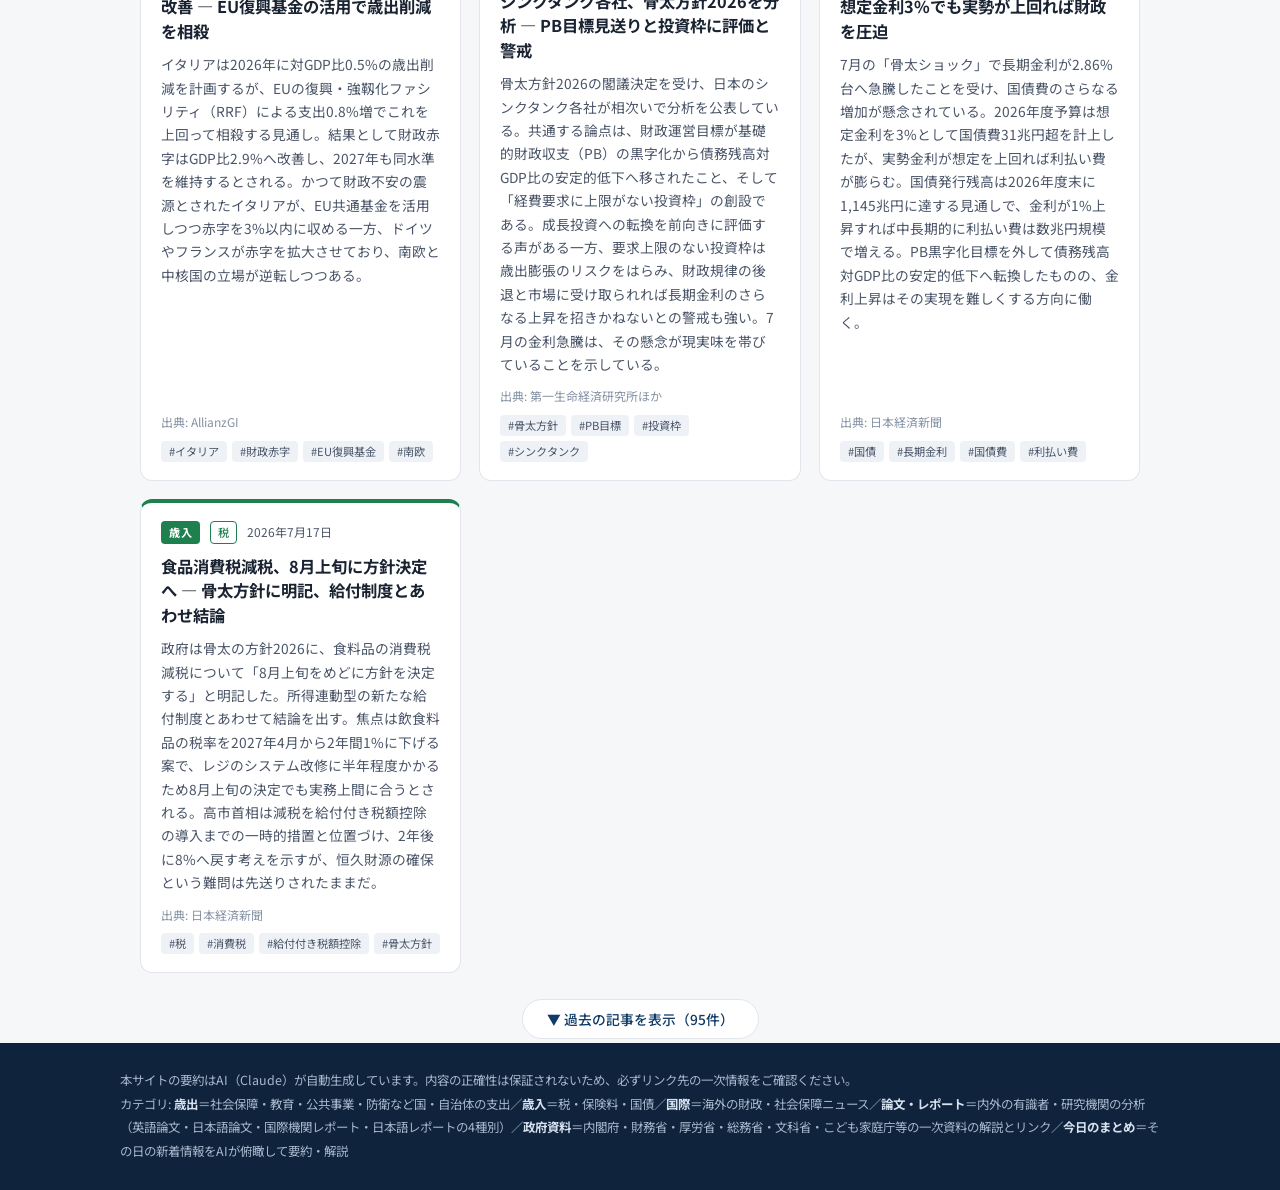
==== commit 4d02c257: "市場データページを追加（PER・国債利回り・イールドスプレッド・益回り） - dispatch_trial/yield_spread_log.csv を data/market.json に変換（日経" ====
--- a/index.html
+++ b/index.html
@@ -8,7 +8,7 @@
   <meta name="robots" content="noindex, nofollow, noarchive">
   <link rel="preconnect" href="https://fonts.googleapis.com">
   <link href="https://fonts.googleapis.com/css2?family=Noto+Sans+JP:wght@400;500;700;900&family=Noto+Serif+JP:wght@600;700&display=swap" rel="stylesheet">
-  <link rel="stylesheet" href="assets/style.css?v=20260722a">
+  <link rel="stylesheet" href="assets/style.css?v=20260815a">
 </head>
 <body>
   <header class="site-header">
@@ -17,7 +17,7 @@
         <h1 class="site-title"><span class="title-mark">¥</span> 財政情報ポータル</h1>
         <p class="site-subtitle">Fiscal Policy Watch — 日本と世界の財政・社会保障を追う</p>
       </div>
-      <p class="update-info">最終更新: <time id="last-updated">読み込み中…</time>｜AIが毎日自動収集・要約</p>
+      <p class="update-info">最終更新: <time id="last-updated">読み込み中…</time>｜AIが毎日自動収集・要約<a class="header-link" href="market.html">📈 市場データ（PER・国債利回り・スプレッド）</a></p>
     </div>
   </header>
 
@@ -50,6 +50,6 @@
     </div>
   </footer>
 
-  <script src="assets/app.js?v=20260722a"></script>
+  <script src="assets/app.js?v=20260815a"></script>
 </body>
 </html>
--- a/assets/style.css
+++ b/assets/style.css
@@ -67,6 +67,24 @@
   color: #9db4cc;
 }
 
+.header-link {
+  display: inline-block;
+  margin-left: 14px;
+  padding: 3px 12px;
+  background: rgba(255, 255, 255, 0.12);
+  border: 1px solid rgba(255, 255, 255, 0.25);
+  border-radius: 999px;
+  color: #eaf1f8;
+  text-decoration: none;
+  font-weight: 500;
+  transition: background 0.15s;
+}
+.header-link:hover { background: rgba(255, 255, 255, 0.22); }
+
+@media (max-width: 640px) {
+  .header-link { margin-left: 0; margin-top: 8px; }
+}
+
 /* ---------- Nav / tabs ---------- */
 .category-nav {
   background: var(--card-bg);
@@ -361,6 +379,54 @@
 .archive-divider ~ .card { opacity: 0.82; }
 .archive-divider ~ .card:hover { opacity: 1; }
 
+/* ---------- 市場データページ ---------- */
+.market-intro {
+  background: var(--card-bg);
+  border: 1px solid var(--border);
+  border-left: 4px solid var(--accent);
+  border-radius: 8px;
+  padding: 16px 20px;
+  margin: 20px auto 24px;
+  max-width: 1080px;
+  font-size: 0.9rem;
+  color: var(--ink-light);
+  line-height: 1.9;
+}
+.market-intro strong { color: var(--ink); }
+
+.chart-section {
+  background: var(--card-bg);
+  border: 1px solid var(--border);
+  border-radius: 12px;
+  padding: 18px 20px 22px;
+  margin: 0 auto 22px;
+  max-width: 1080px;
+  border-top: 4px solid var(--accent);
+}
+.chart-title {
+  font-size: 1.05rem;
+  font-weight: 700;
+  color: var(--ink);
+}
+.chart-note {
+  font-size: 0.8rem;
+  color: var(--ink-light);
+  margin: 4px 0 12px;
+}
+.chart-box {
+  position: relative;
+  width: 100%;
+  height: 340px;
+}
+
+/* 「ニュース一覧へ戻る」リンクをタブ風に */
+a.tab { text-decoration: none; }
+
+@media (max-width: 640px) {
+  .chart-box { height: 280px; }
+  .chart-section { padding: 14px 12px 18px; }
+}
+
 /* ---------- Footer ---------- */
 .site-footer {
   background: #10233c;
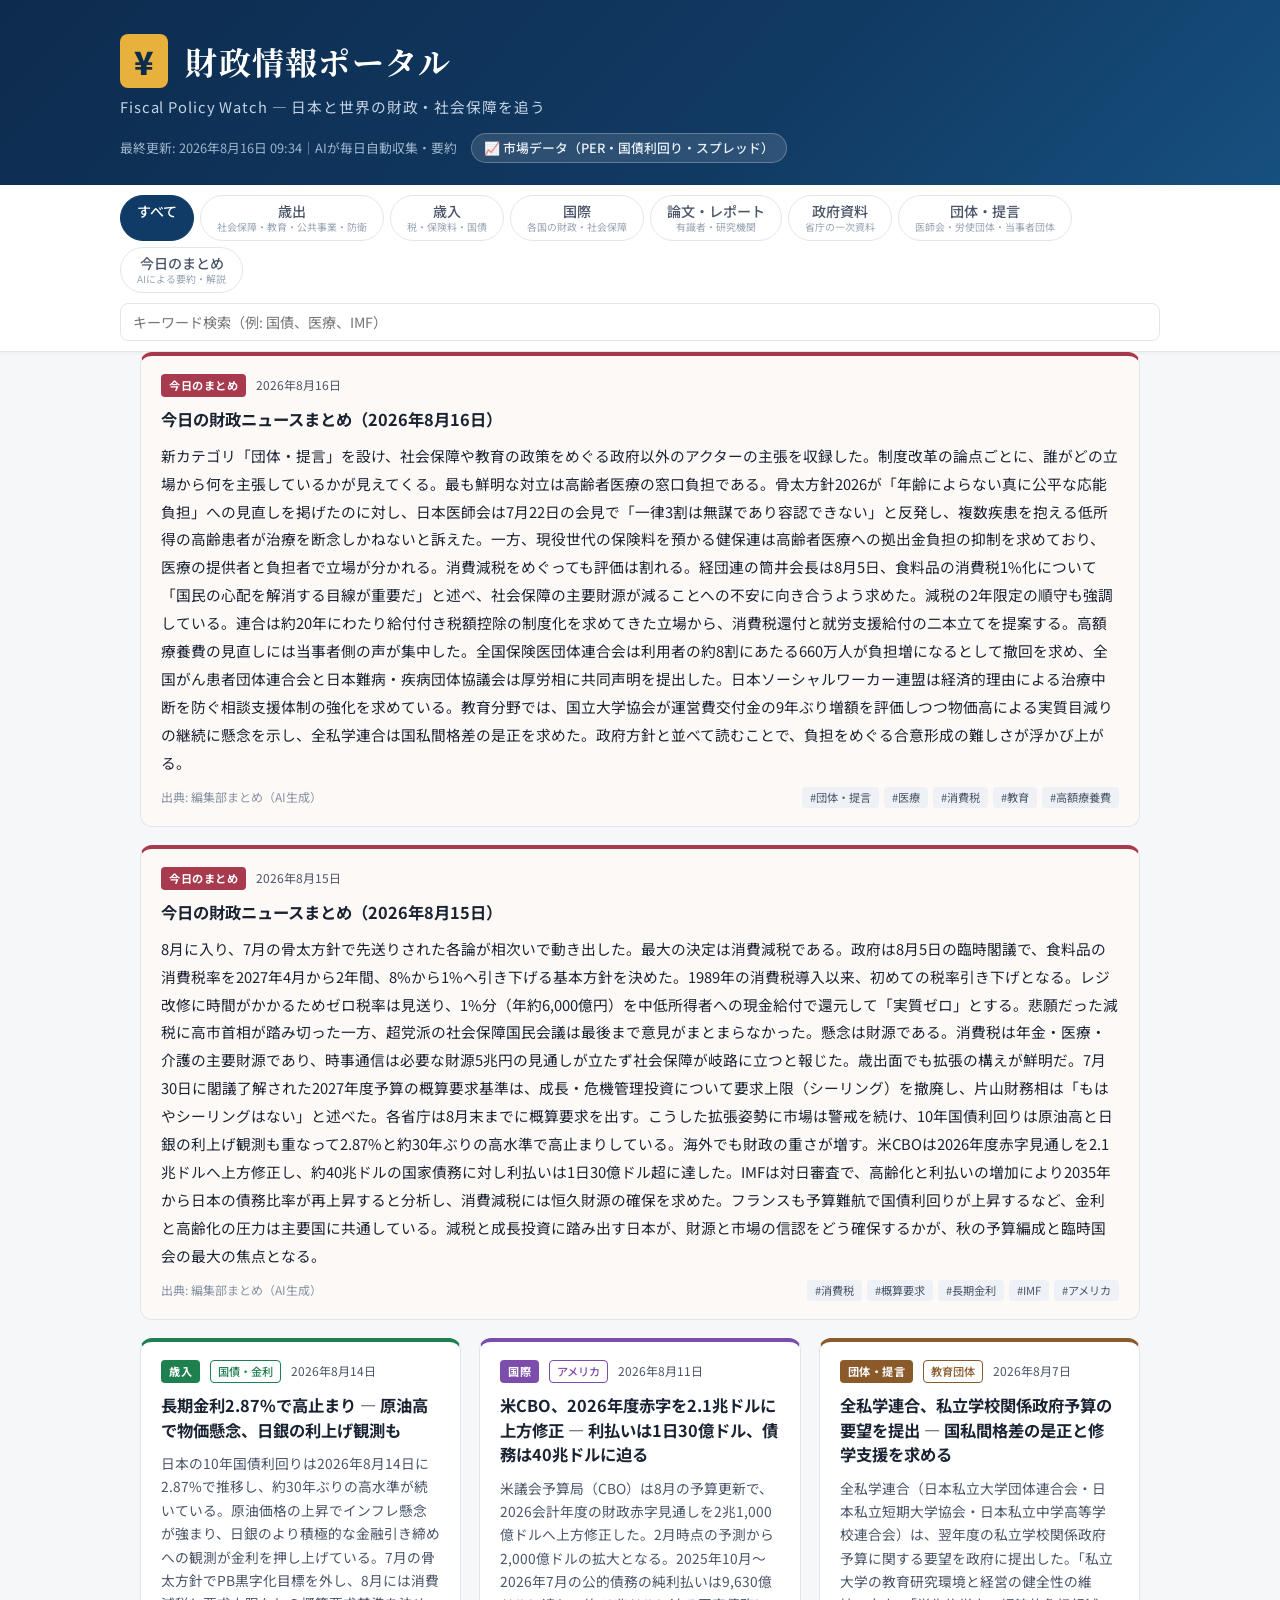
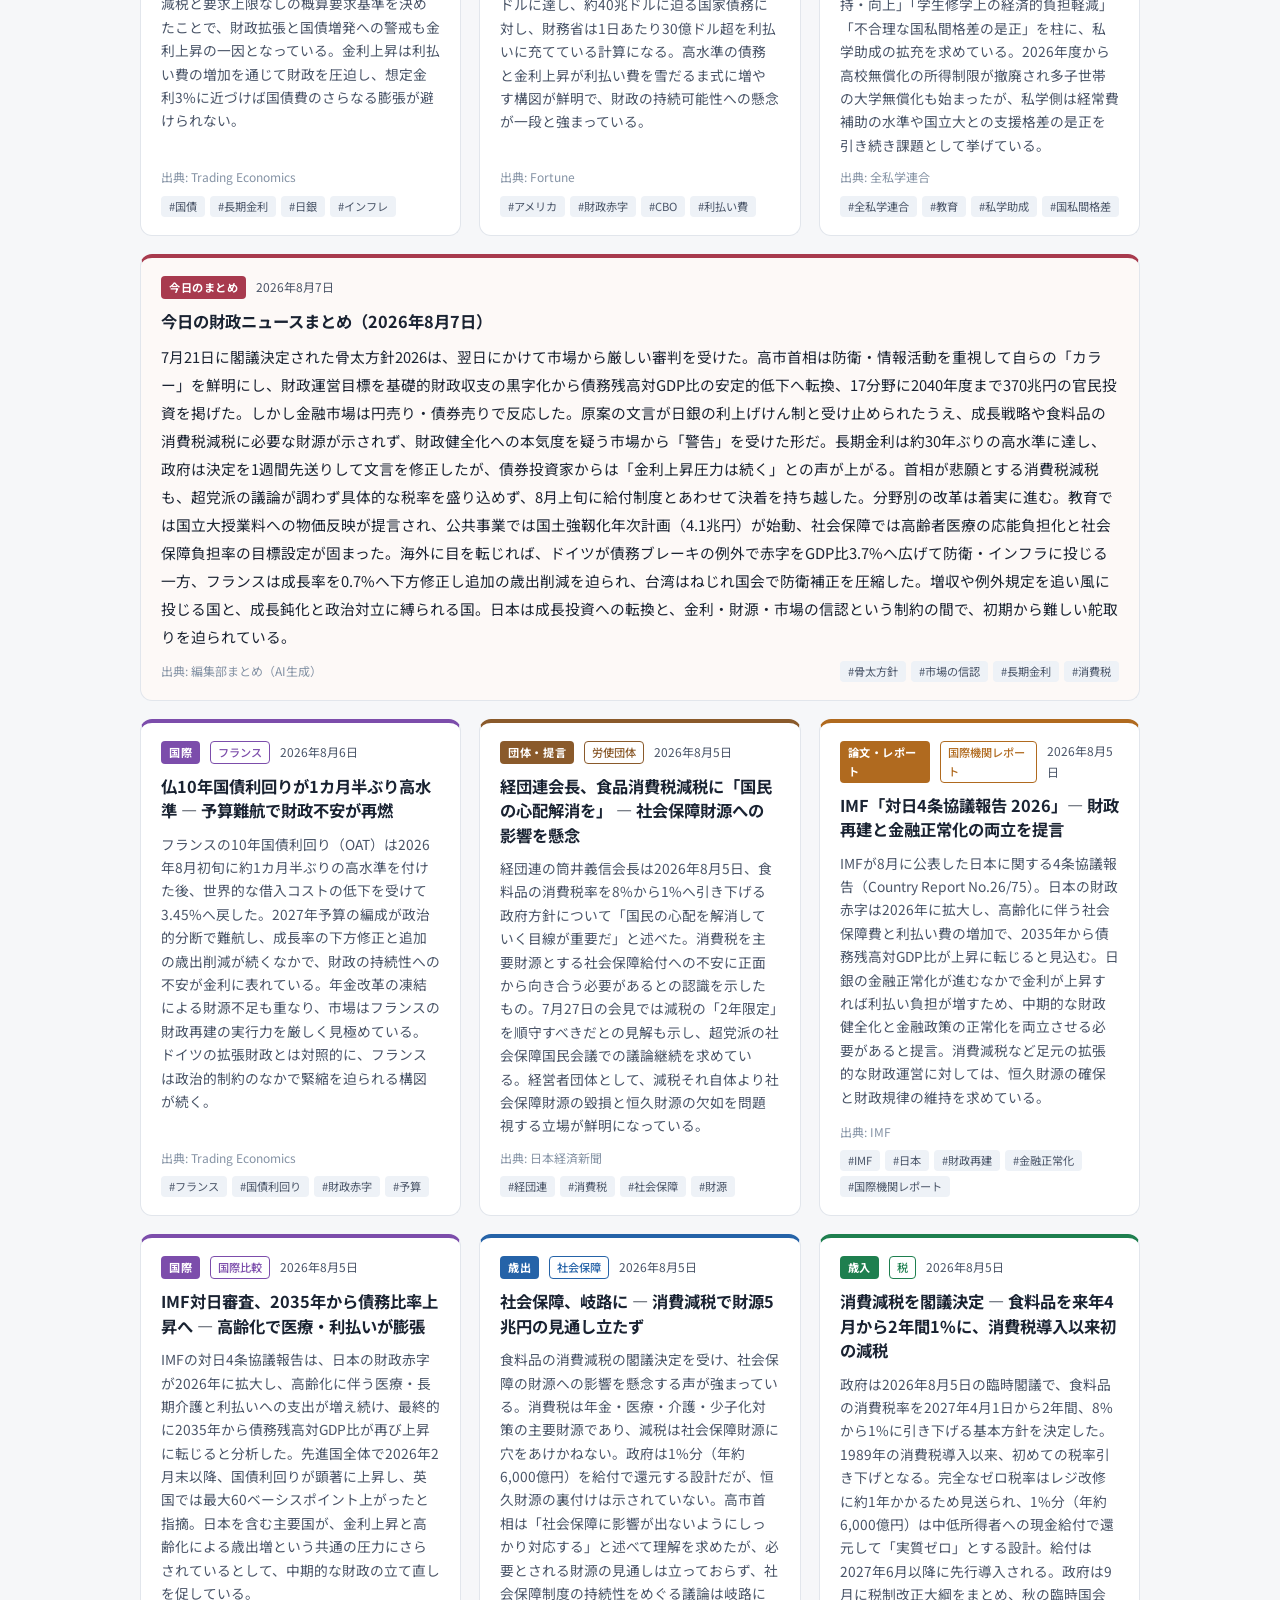
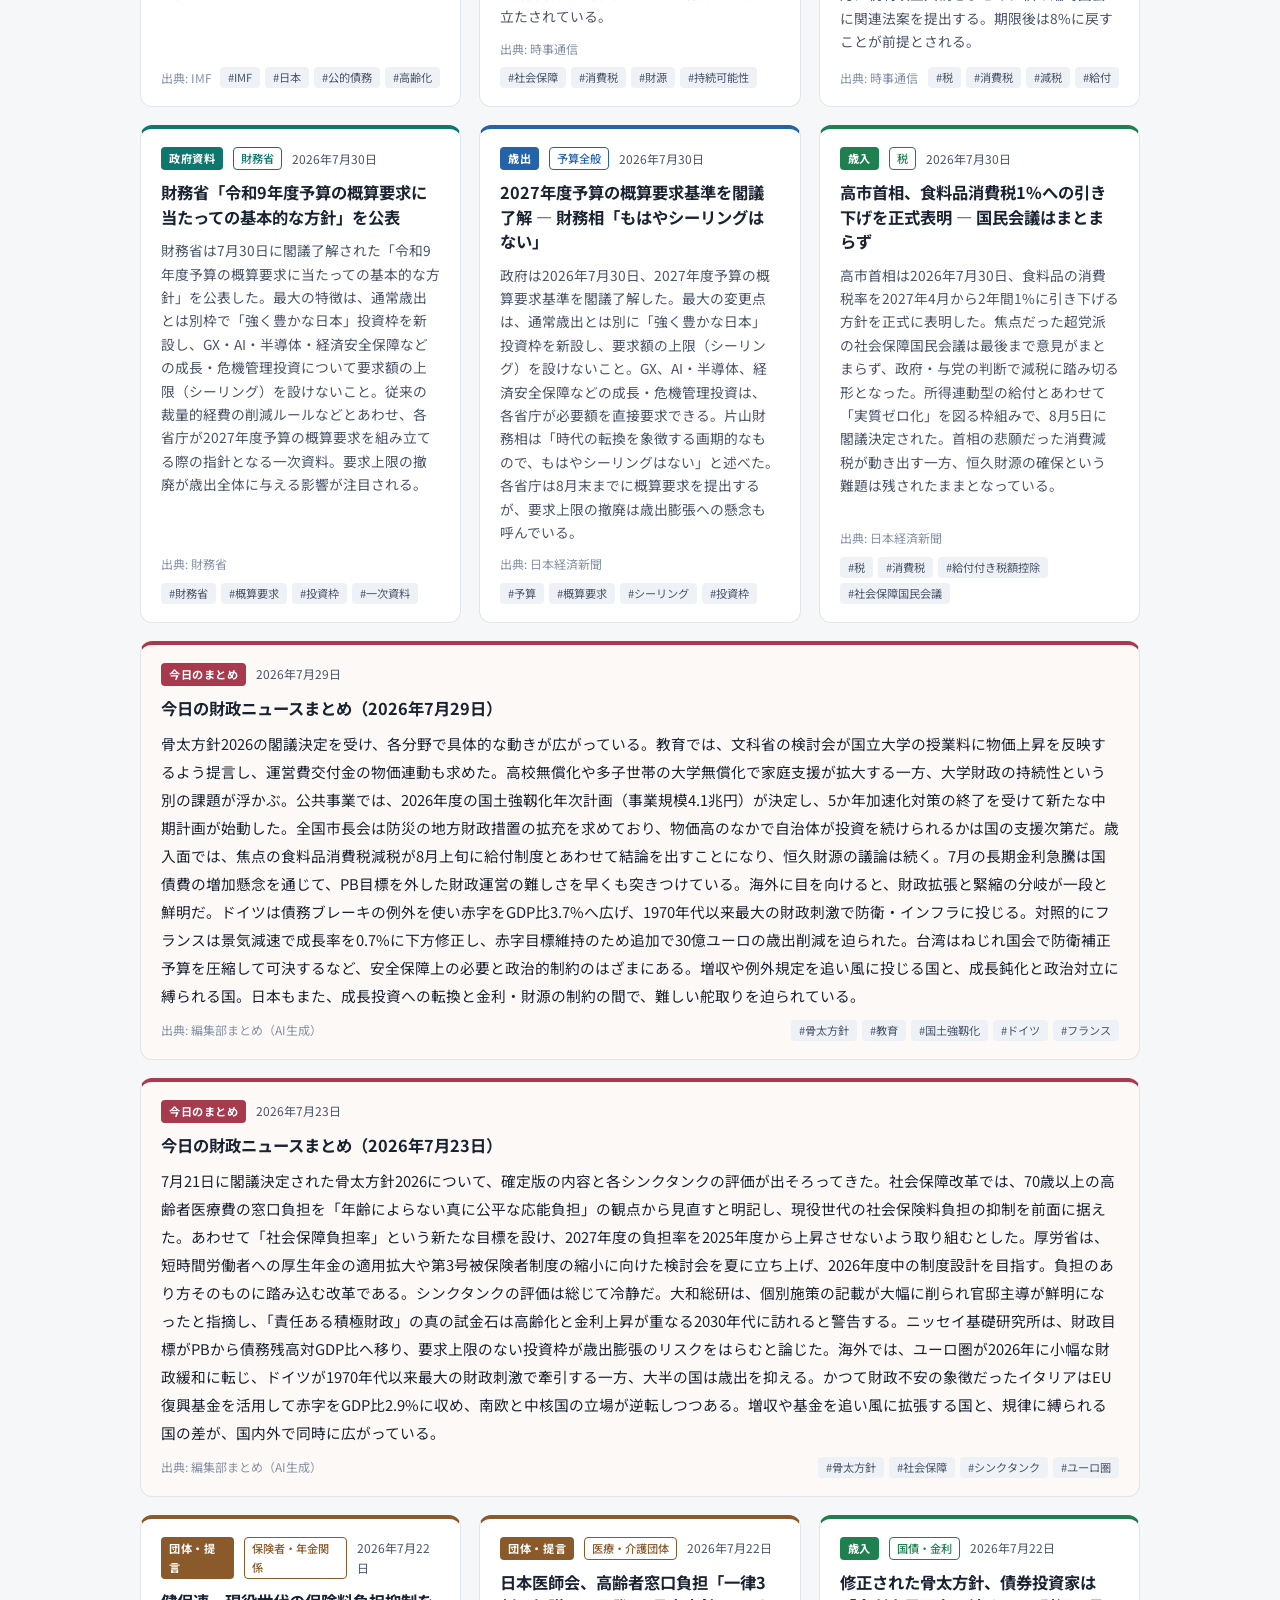
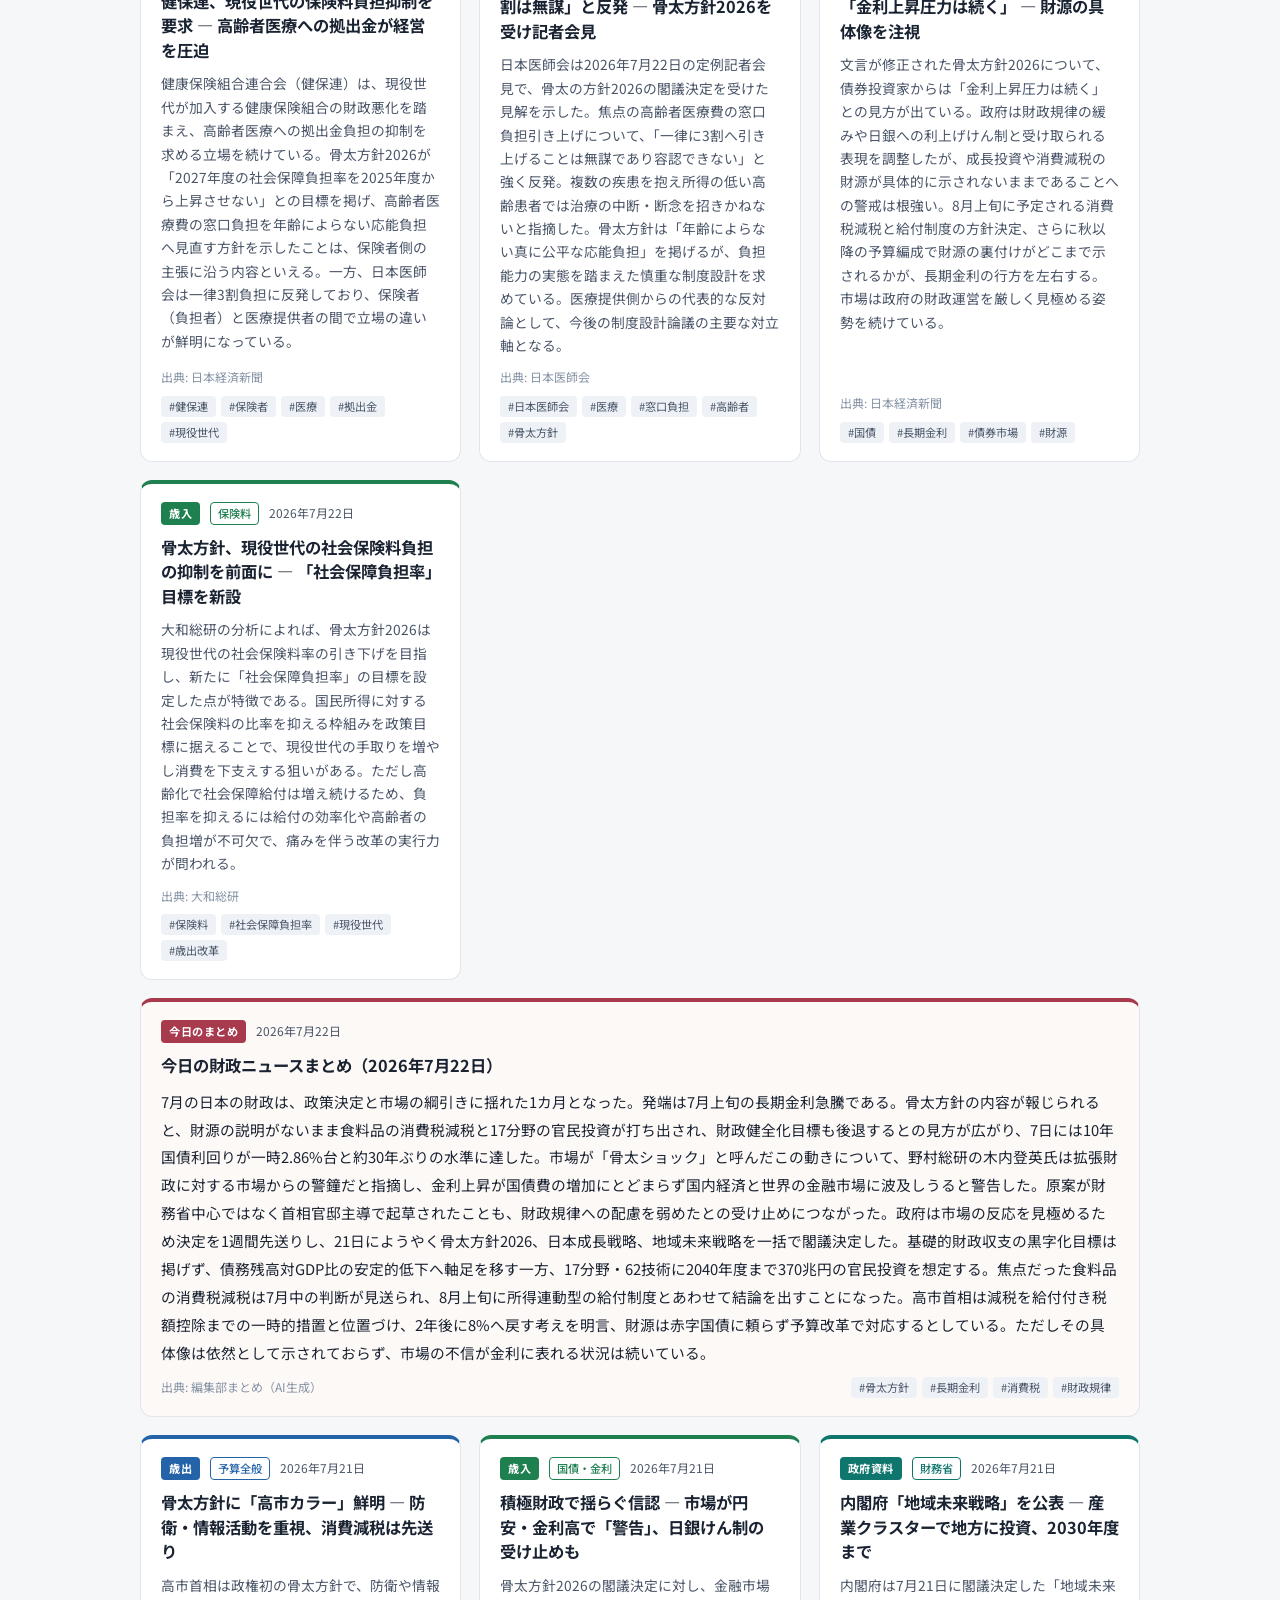
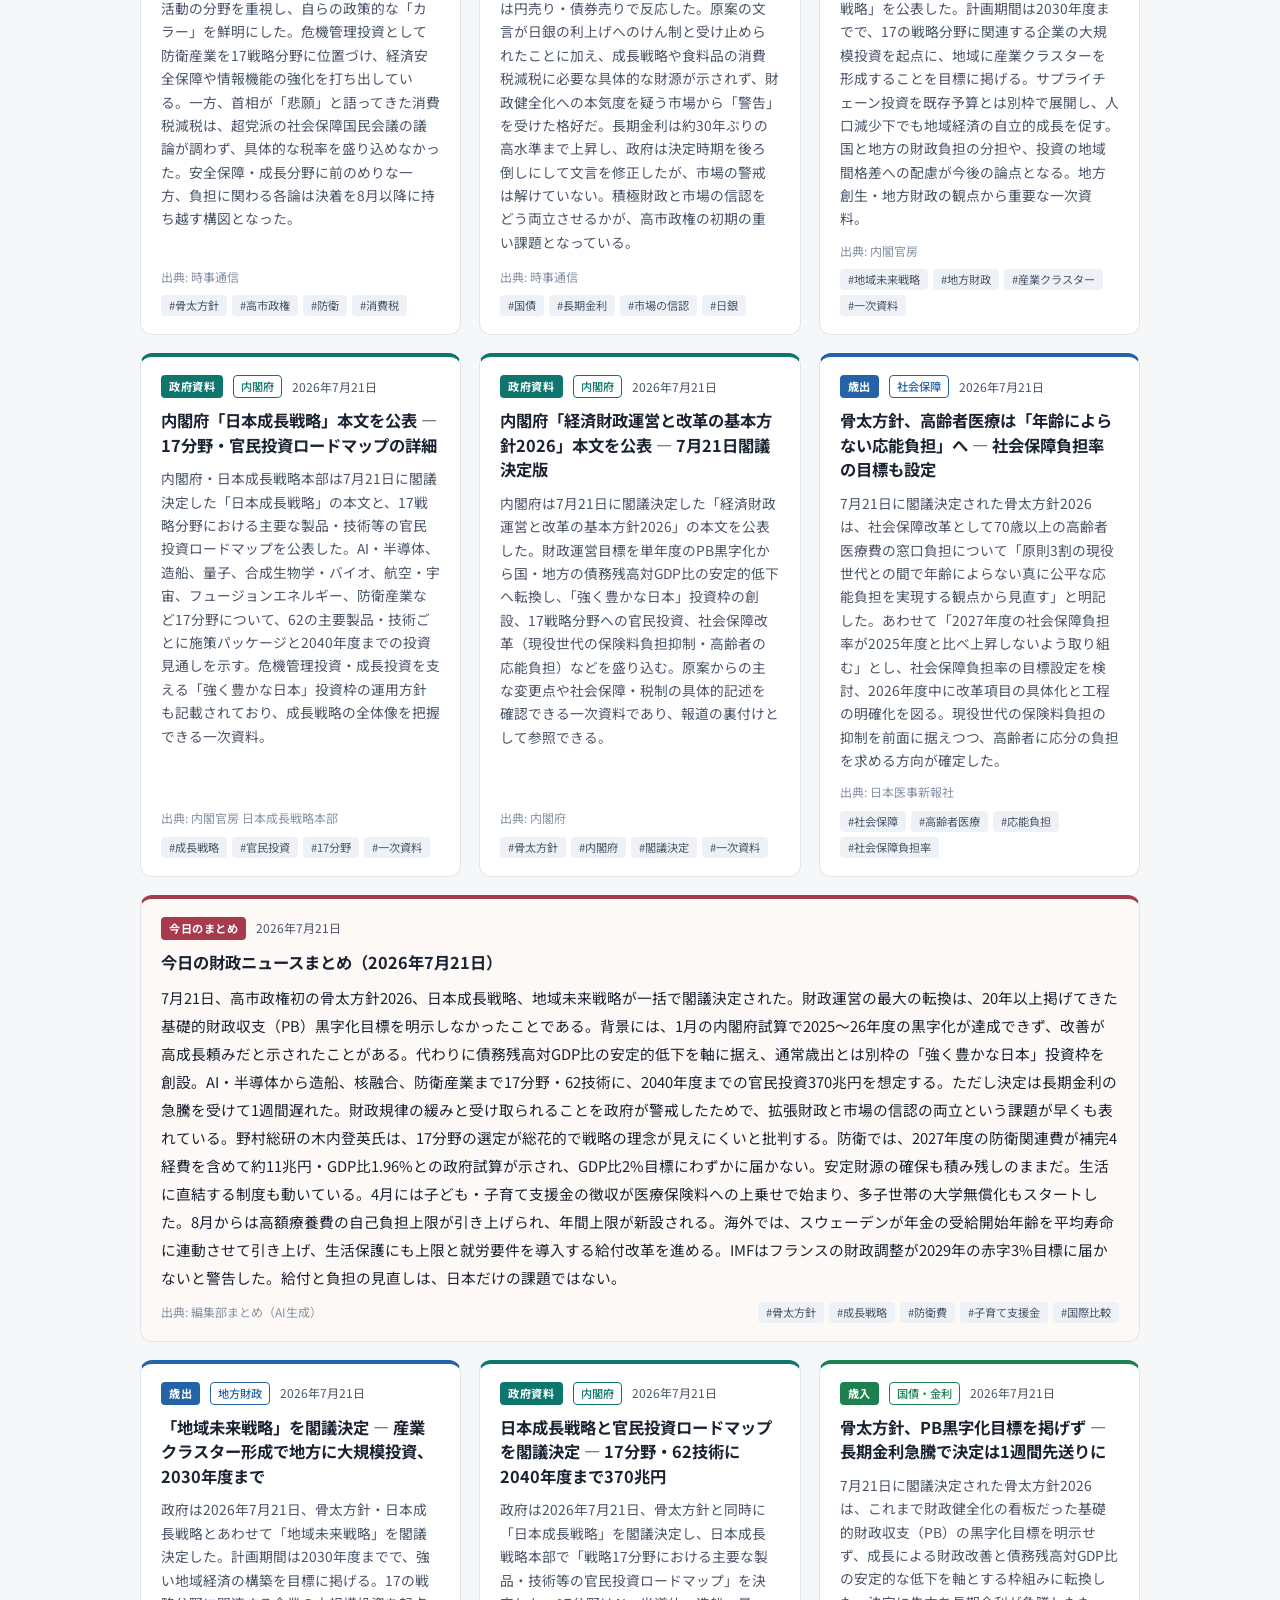
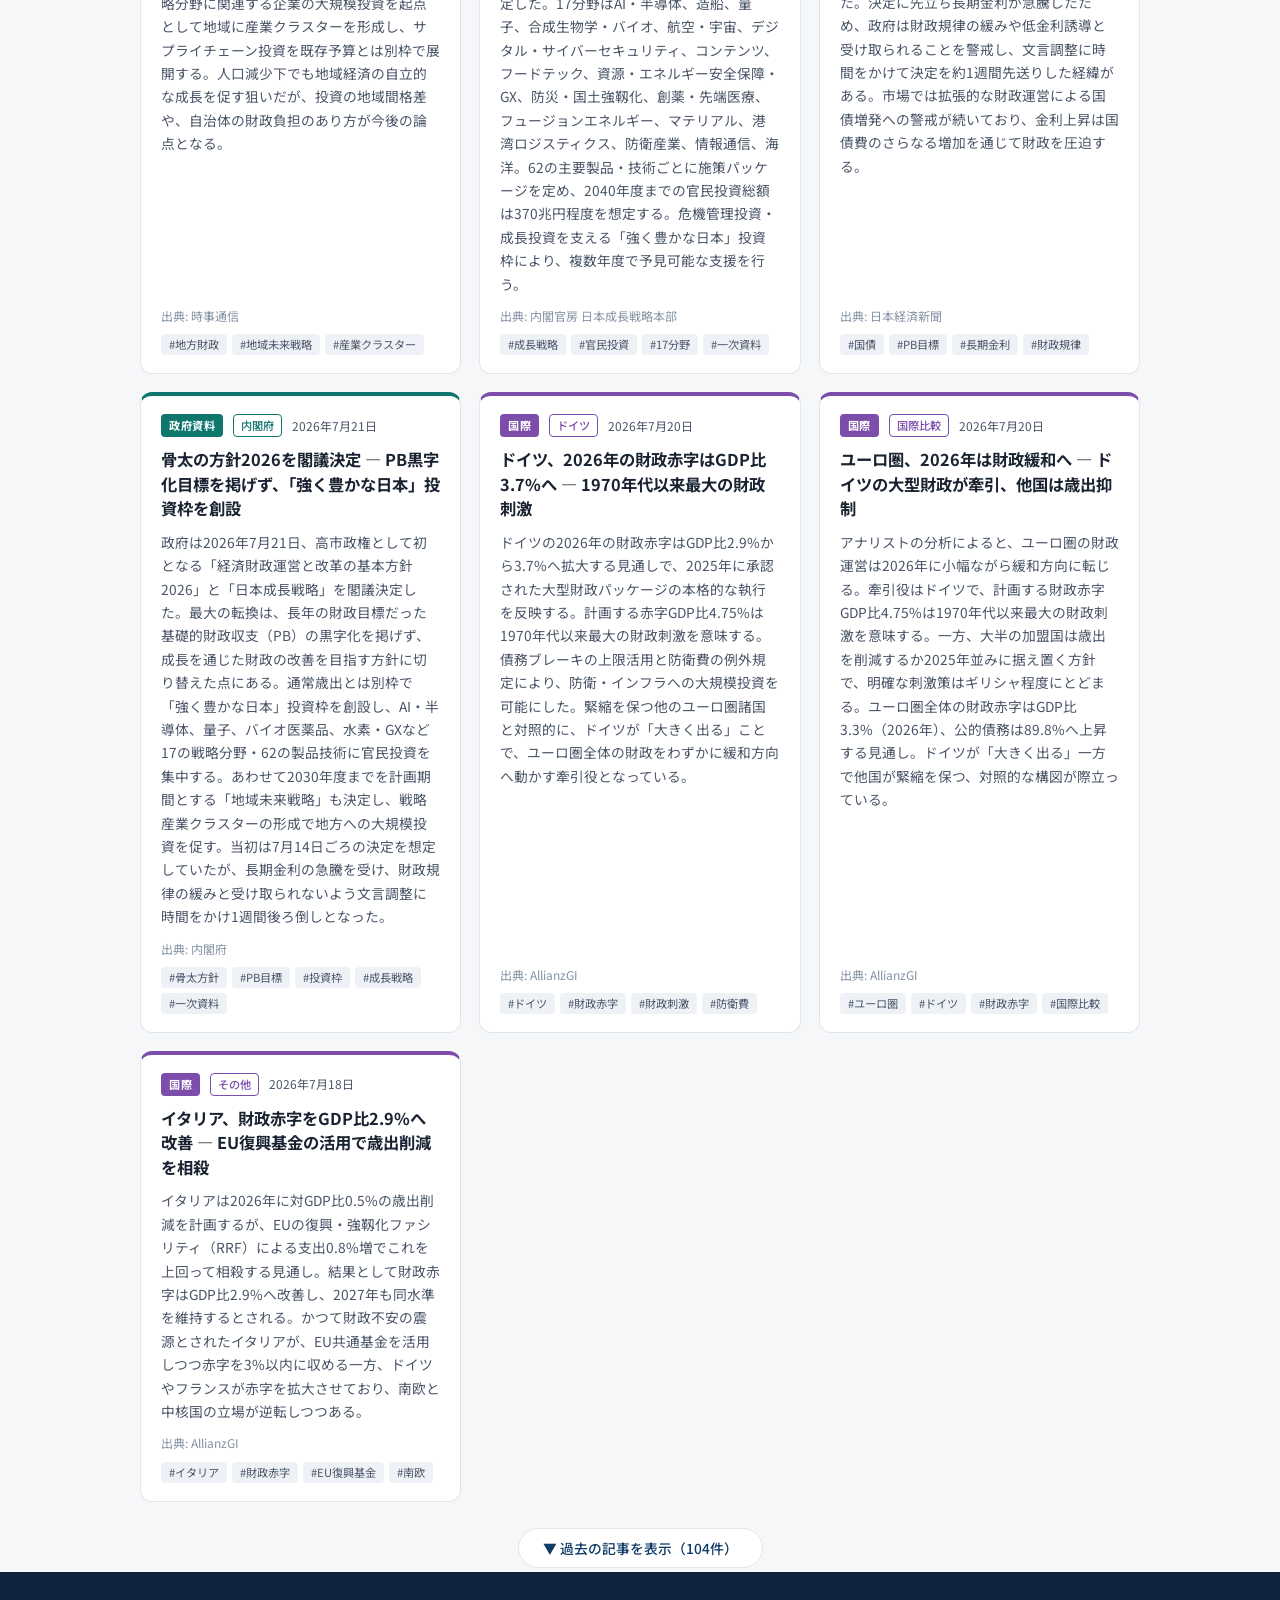
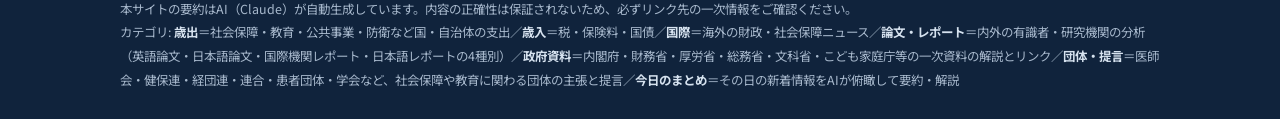
==== commit 33f42fc2: "新カテゴリ「団体・提言」を追加（政府資料の次） - 社会保障・教育に関する利益団体・専門家集団・当事者団体の主張と提言を収録 - サブカテゴリ（団体種類別）: 医療・介護団体/保険者・年金関係/労使団" ====
--- a/index.html
+++ b/index.html
@@ -8,7 +8,7 @@
   <meta name="robots" content="noindex, nofollow, noarchive">
   <link rel="preconnect" href="https://fonts.googleapis.com">
   <link href="https://fonts.googleapis.com/css2?family=Noto+Sans+JP:wght@400;500;700;900&family=Noto+Serif+JP:wght@600;700&display=swap" rel="stylesheet">
-  <link rel="stylesheet" href="assets/style.css?v=20260815a">
+  <link rel="stylesheet" href="assets/style.css?v=20260815b">
 </head>
 <body>
   <header class="site-header">
@@ -30,6 +30,7 @@
         <button class="tab tab-international" data-category="international">国際<span class="tab-note">各国の財政・社会保障</span></button>
         <button class="tab tab-research" data-category="research">論文・レポート<span class="tab-note">有識者・研究機関</span></button>
         <button class="tab tab-government" data-category="government">政府資料<span class="tab-note">省庁の一次資料</span></button>
+        <button class="tab tab-stakeholder" data-category="stakeholder">団体・提言<span class="tab-note">医師会・労使団体・当事者団体</span></button>
         <button class="tab tab-digest" data-category="digest">今日のまとめ<span class="tab-note">AIによる要約・解説</span></button>
       </div>
       <input type="search" id="search-box" class="search-box" placeholder="キーワード検索（例: 国債、医療、IMF）">
@@ -46,10 +47,10 @@
   <footer class="site-footer">
     <div class="container">
       <p>本サイトの要約はAI（Claude）が自動生成しています。内容の正確性は保証されないため、必ずリンク先の一次情報をご確認ください。</p>
-      <p>カテゴリ: <strong>歳出</strong>＝社会保障・教育・公共事業・防衛など国・自治体の支出／<strong>歳入</strong>＝税・保険料・国債／<strong>国際</strong>＝海外の財政・社会保障ニュース／<strong>論文・レポート</strong>＝内外の有識者・研究機関の分析（英語論文・日本語論文・国際機関レポート・日本語レポートの4種別）／<strong>政府資料</strong>＝内閣府・財務省・厚労省・総務省・文科省・こども家庭庁等の一次資料の解説とリンク／<strong>今日のまとめ</strong>＝その日の新着情報をAIが俯瞰して要約・解説</p>
+      <p>カテゴリ: <strong>歳出</strong>＝社会保障・教育・公共事業・防衛など国・自治体の支出／<strong>歳入</strong>＝税・保険料・国債／<strong>国際</strong>＝海外の財政・社会保障ニュース／<strong>論文・レポート</strong>＝内外の有識者・研究機関の分析（英語論文・日本語論文・国際機関レポート・日本語レポートの4種別）／<strong>政府資料</strong>＝内閣府・財務省・厚労省・総務省・文科省・こども家庭庁等の一次資料の解説とリンク／<strong>団体・提言</strong>＝医師会・健保連・経団連・連合・患者団体・学会など、社会保障や教育に関わる団体の主張と提言／<strong>今日のまとめ</strong>＝その日の新着情報をAIが俯瞰して要約・解説</p>
     </div>
   </footer>
 
-  <script src="assets/app.js?v=20260815a"></script>
+  <script src="assets/app.js?v=20260815b"></script>
 </body>
 </html>
--- a/assets/style.css
+++ b/assets/style.css
@@ -10,6 +10,7 @@
   --c-international: #7c4dab;
   --c-research: #b06a1f;
   --c-government: #0f766e;
+  --c-stakeholder: #8a5a2b;
   --c-digest: #a83a4e;
 }
 
@@ -147,6 +148,7 @@
 .tab-international.active { background: var(--c-international); border-color: var(--c-international); }
 .tab-research.active { background: var(--c-research); border-color: var(--c-research); }
 .tab-government.active { background: var(--c-government); border-color: var(--c-government); }
+.tab-stakeholder.active { background: var(--c-stakeholder); border-color: var(--c-stakeholder); }
 .tab-digest.active { background: var(--c-digest); border-color: var(--c-digest); }
 
 .search-box {
@@ -204,6 +206,7 @@
 .subtabs-international .subtab.active { background: var(--c-international); border-color: var(--c-international); }
 .subtabs-research .subtab.active { background: var(--c-research); border-color: var(--c-research); }
 .subtabs-government .subtab.active { background: var(--c-government); border-color: var(--c-government); }
+.subtabs-stakeholder .subtab.active { background: var(--c-stakeholder); border-color: var(--c-stakeholder); }
 
 /* ---------- Articles ---------- */
 main { padding: 26px 0 50px; }
@@ -238,6 +241,7 @@
 .card.cat-international { border-top-color: var(--c-international); }
 .card.cat-research { border-top-color: var(--c-research); }
 .card.cat-government { border-top-color: var(--c-government); }
+.card.cat-stakeholder { border-top-color: var(--c-stakeholder); }
 
 /* 今日のまとめ: 横幅いっぱいの読み物カード */
 .card.cat-digest {
@@ -272,6 +276,7 @@
 .badge-international { background: var(--c-international); }
 .badge-research { background: var(--c-research); }
 .badge-government { background: var(--c-government); }
+.badge-stakeholder { background: var(--c-stakeholder); }
 .badge-digest { background: var(--c-digest); }
 
 /* テーマ（サブカテゴリ）チップ */
@@ -288,6 +293,7 @@
 .sub-international { color: var(--c-international); border-color: var(--c-international); }
 .sub-research { color: var(--c-research); border-color: var(--c-research); }
 .sub-government { color: var(--c-government); border-color: var(--c-government); }
+.sub-stakeholder { color: var(--c-stakeholder); border-color: var(--c-stakeholder); }
 
 .card-title {
   font-size: 1.02rem;
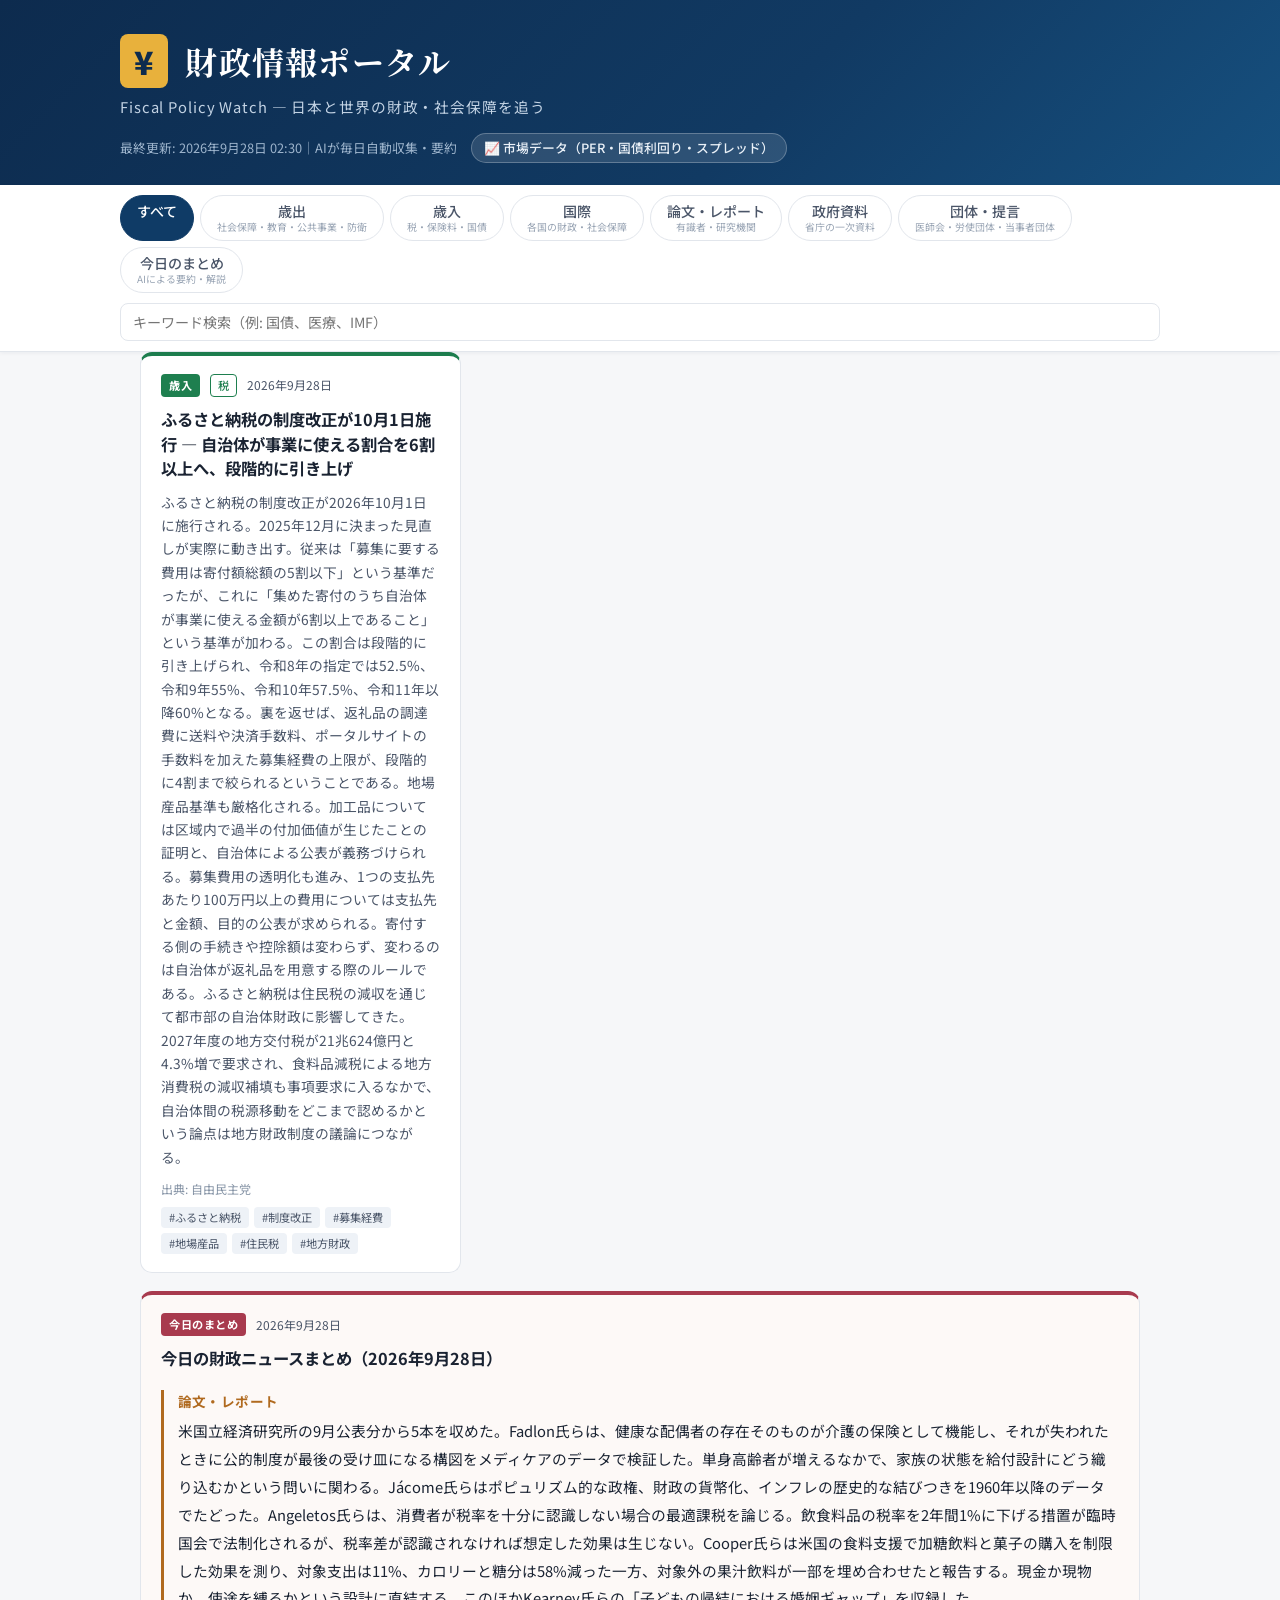
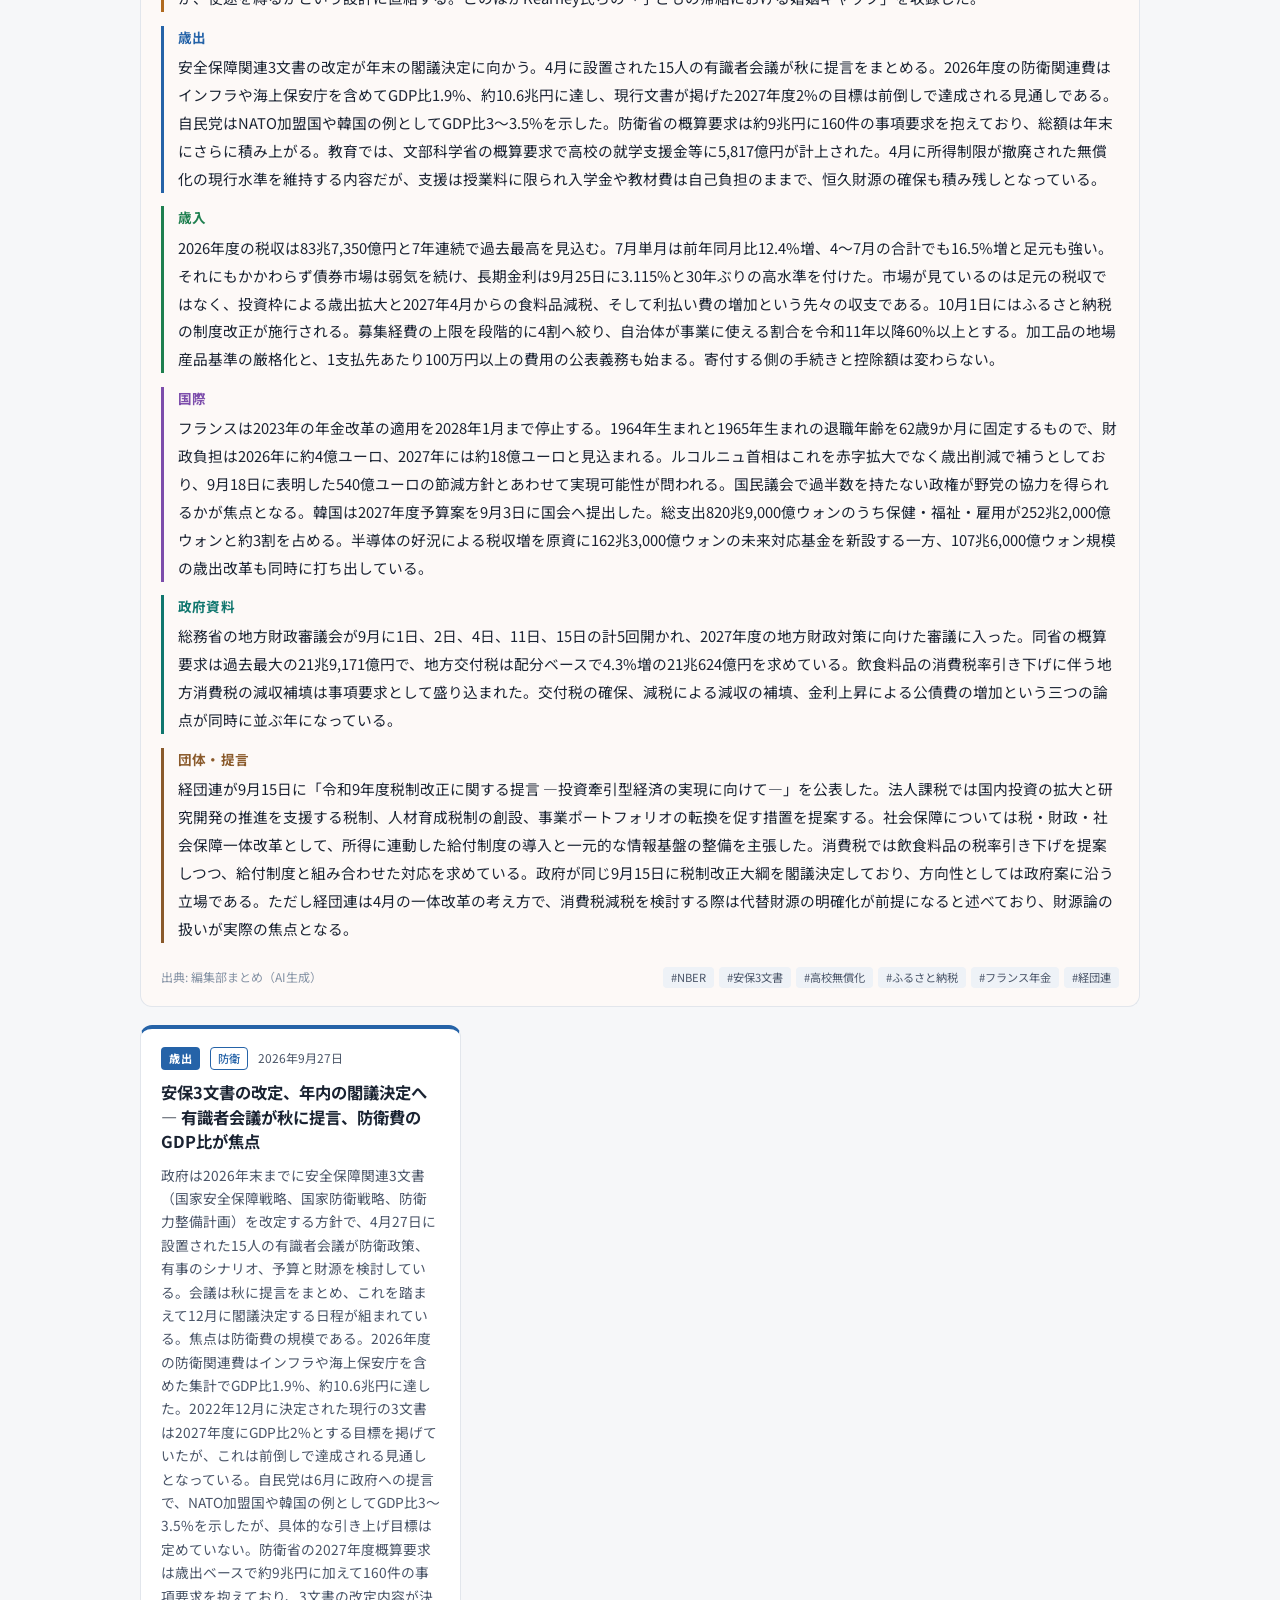
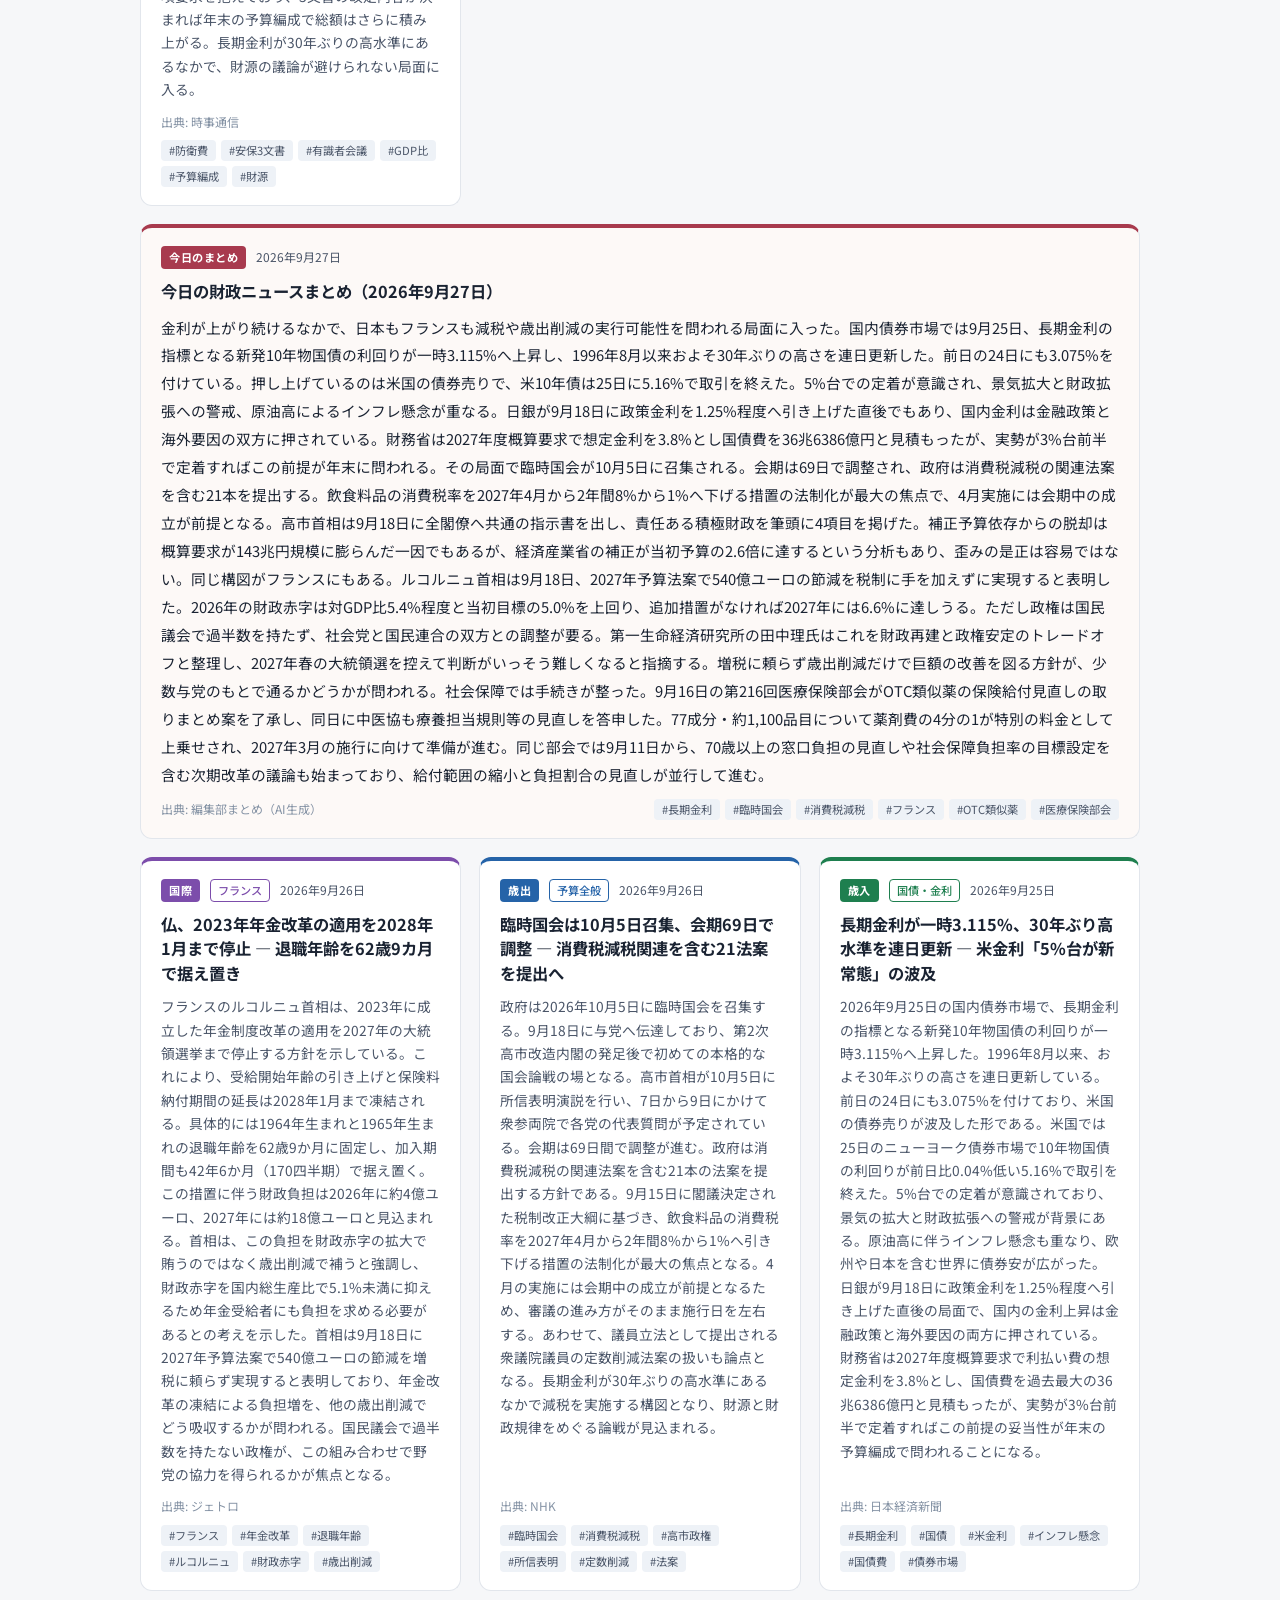
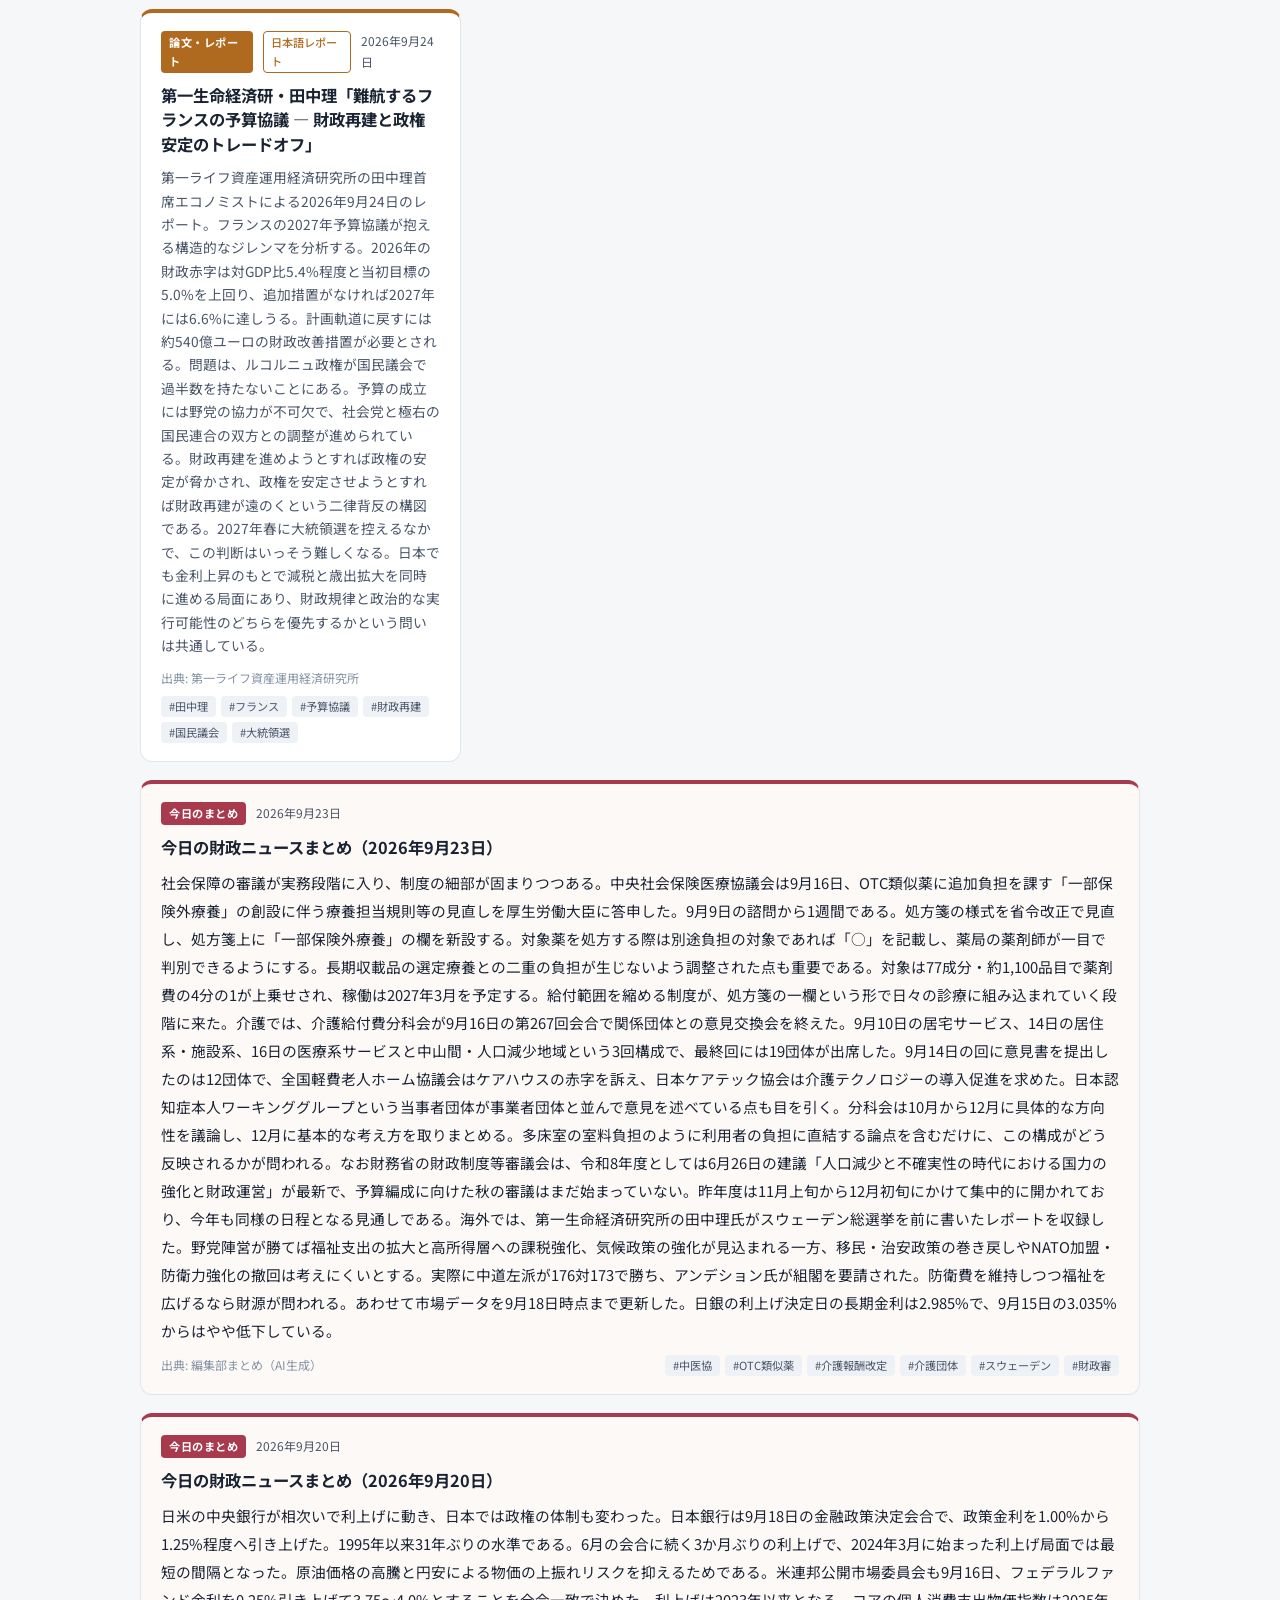
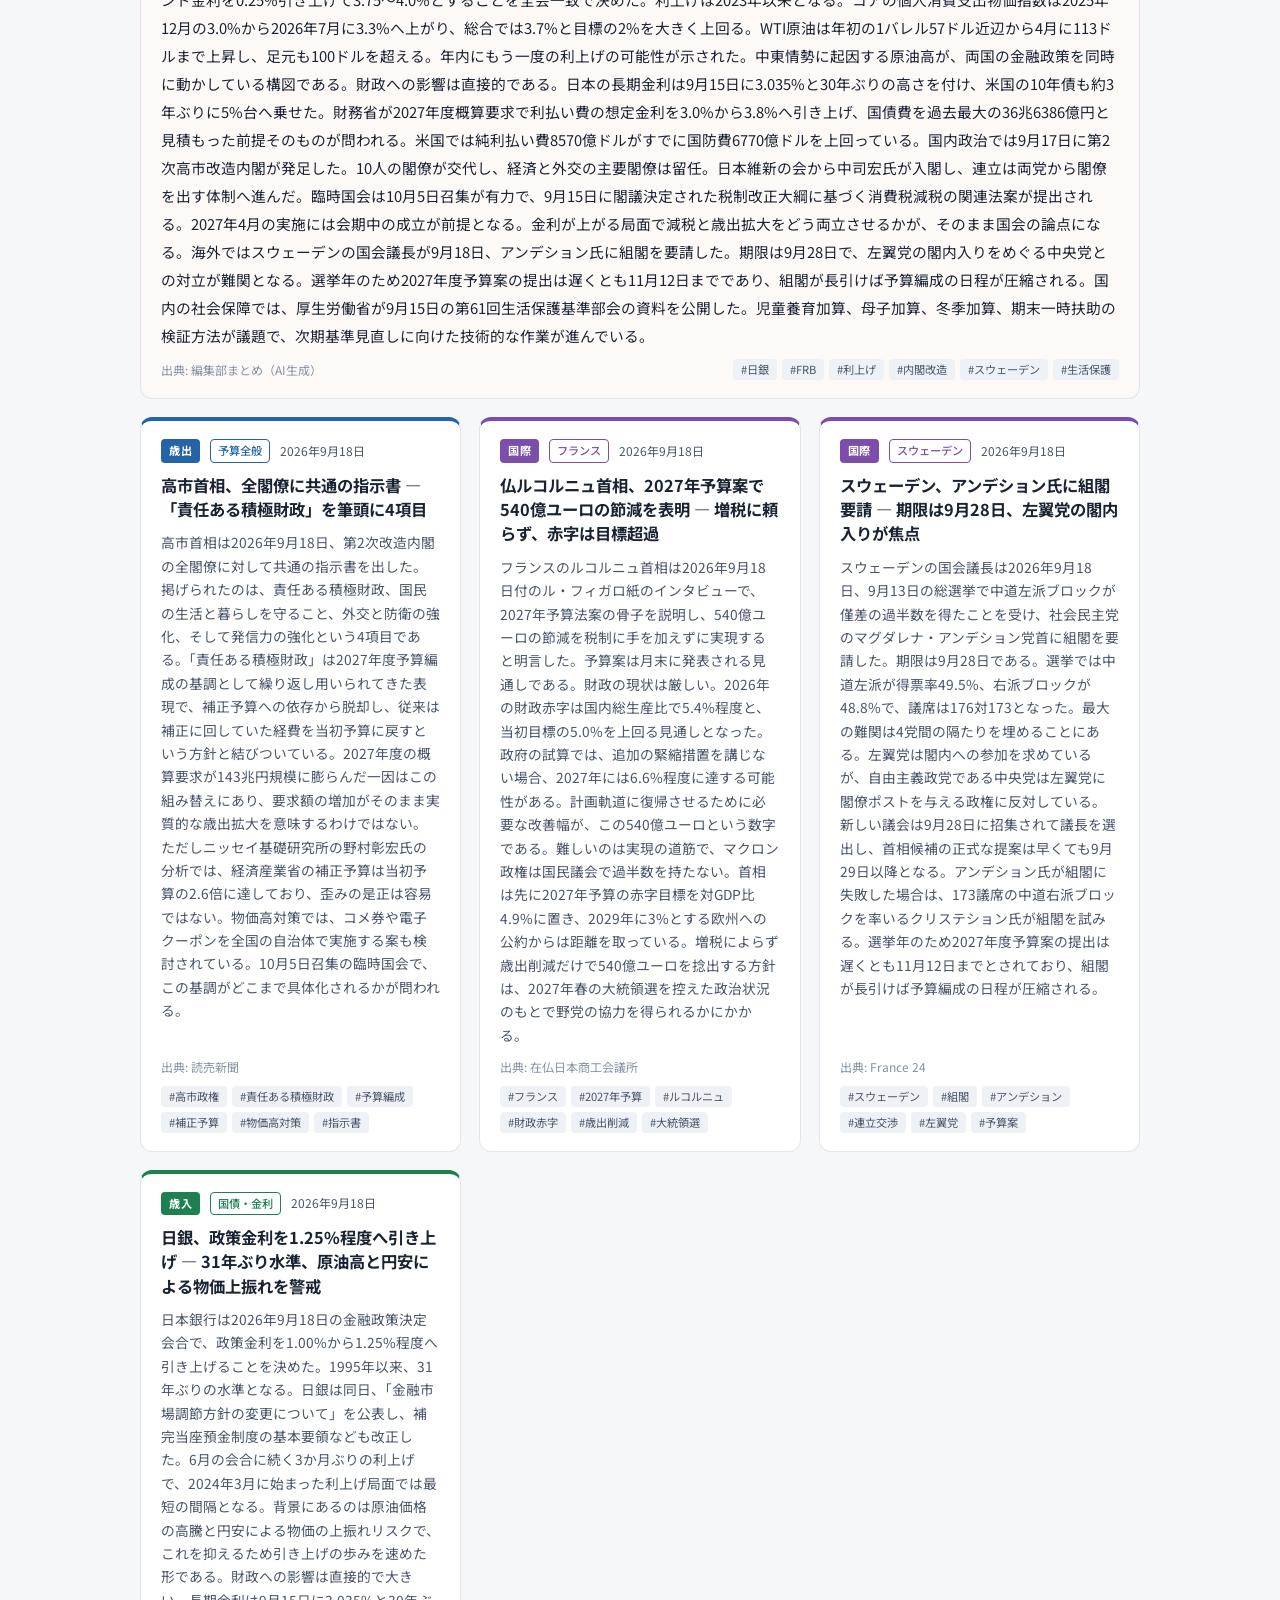
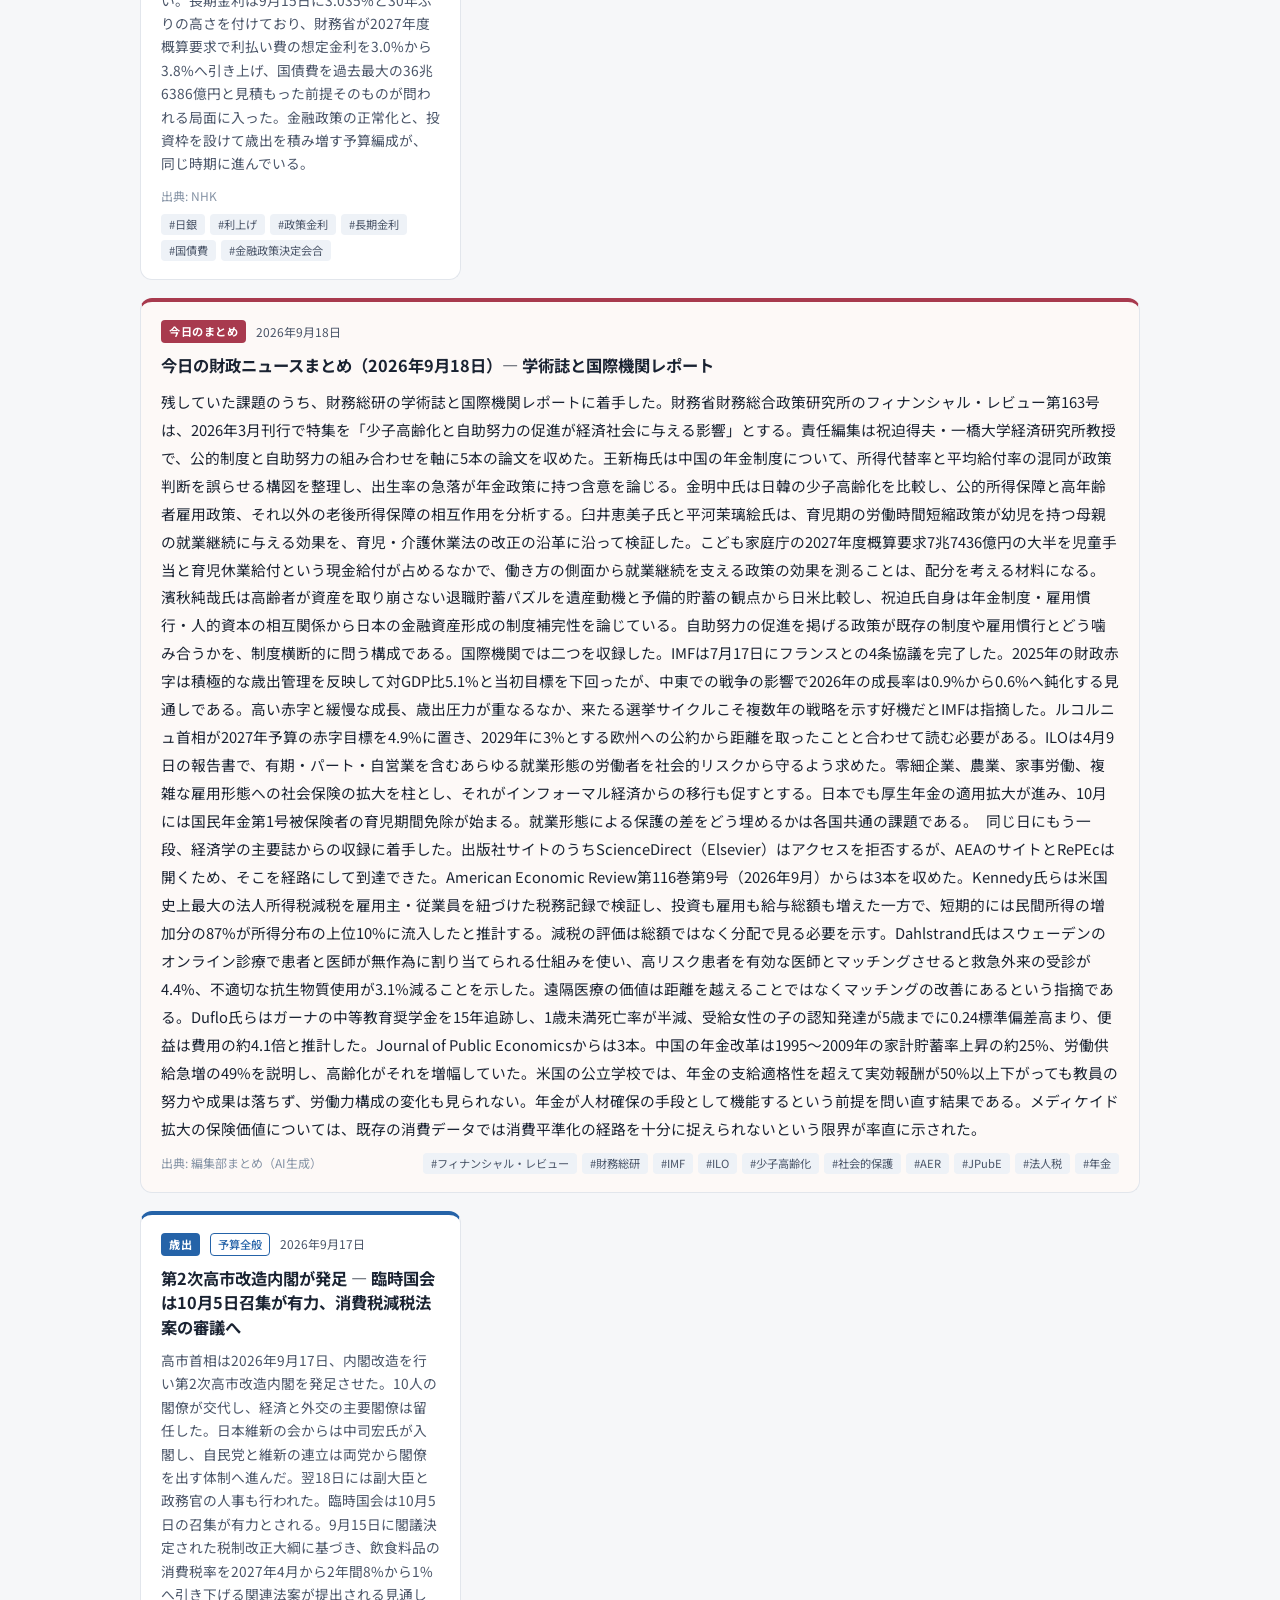
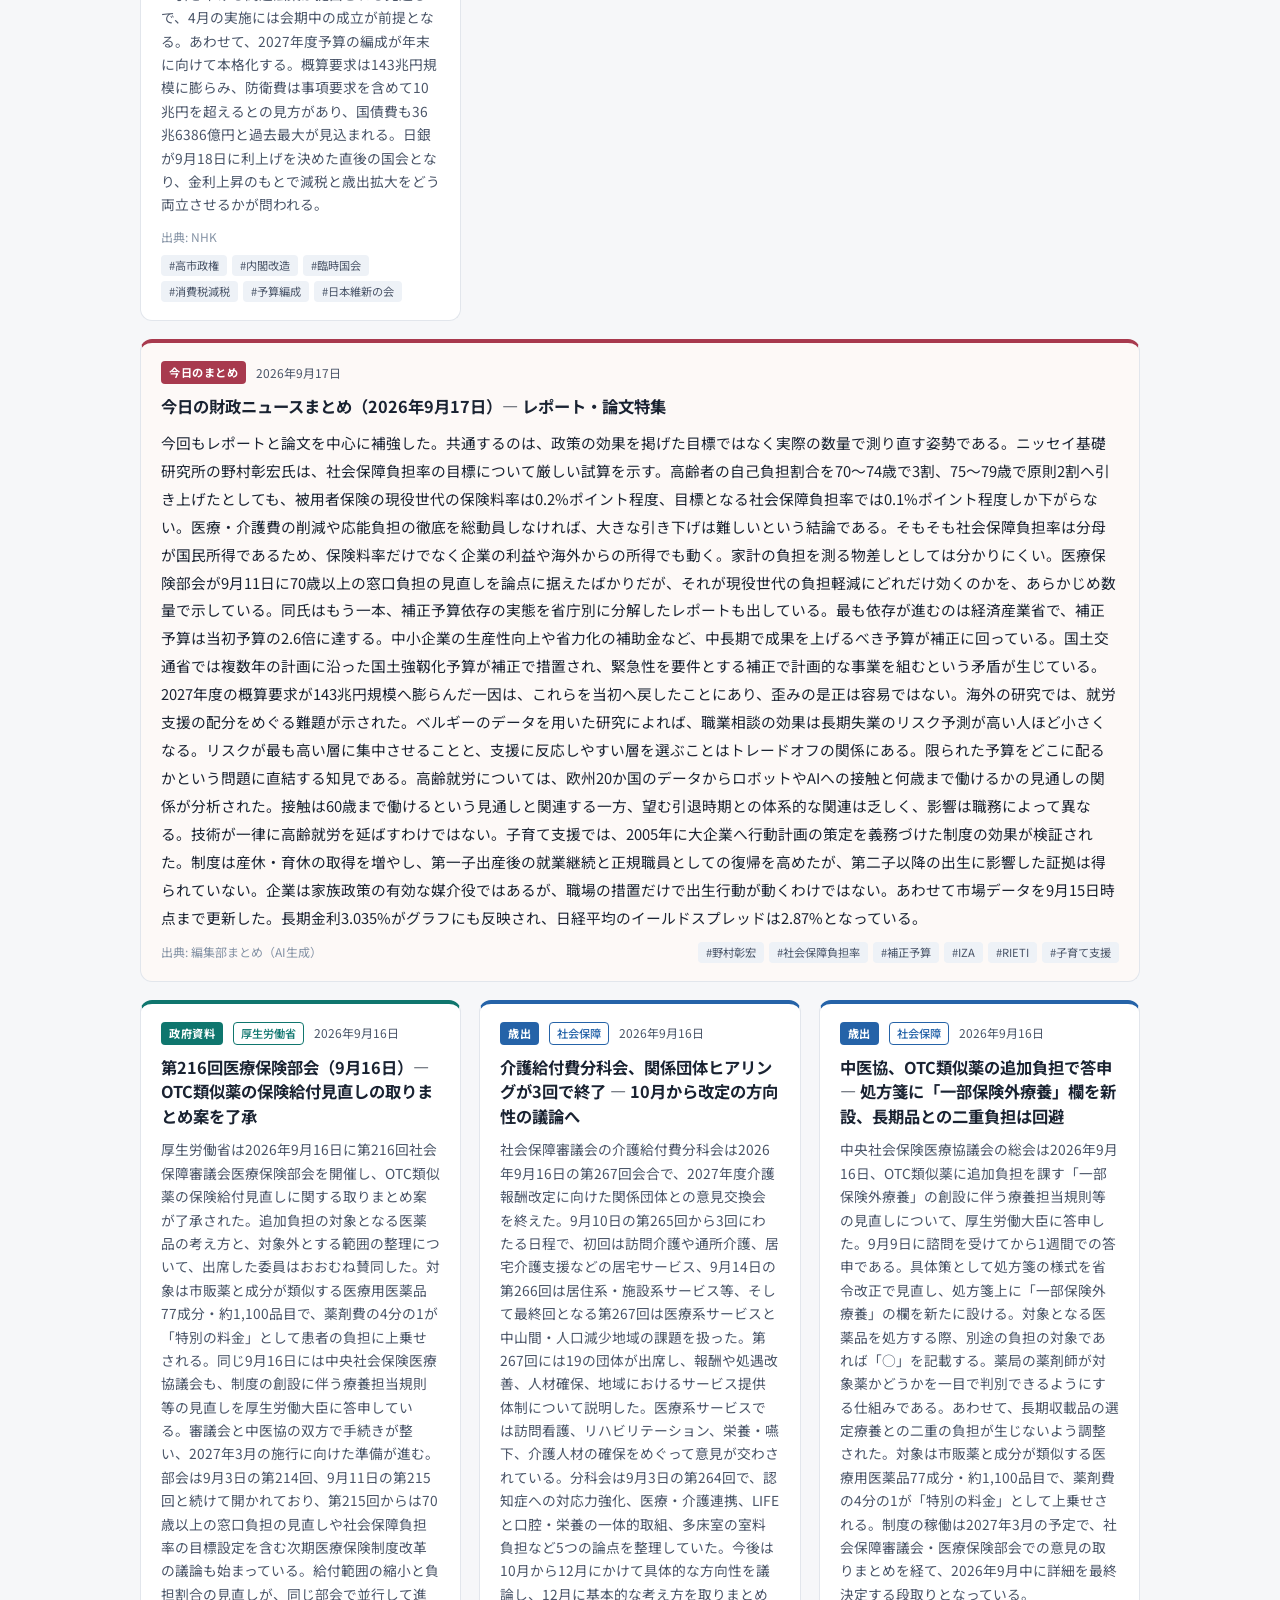
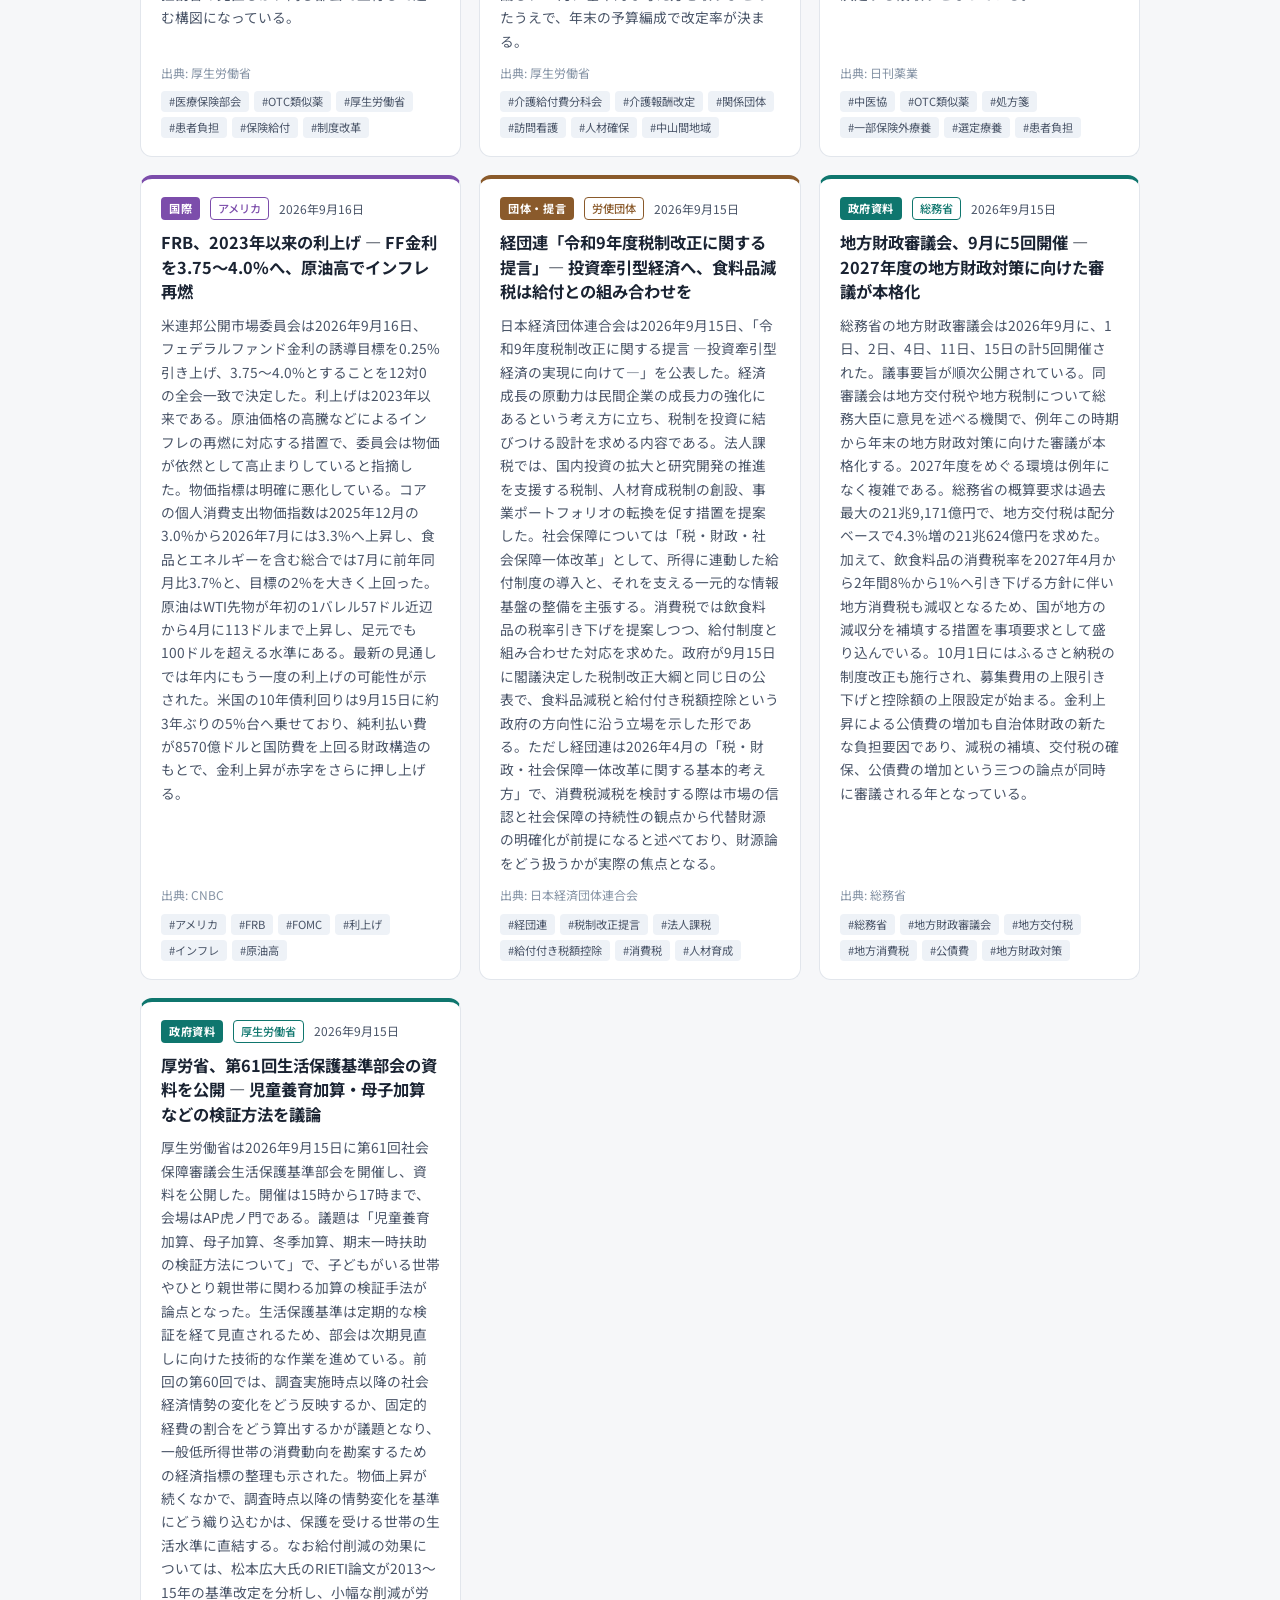
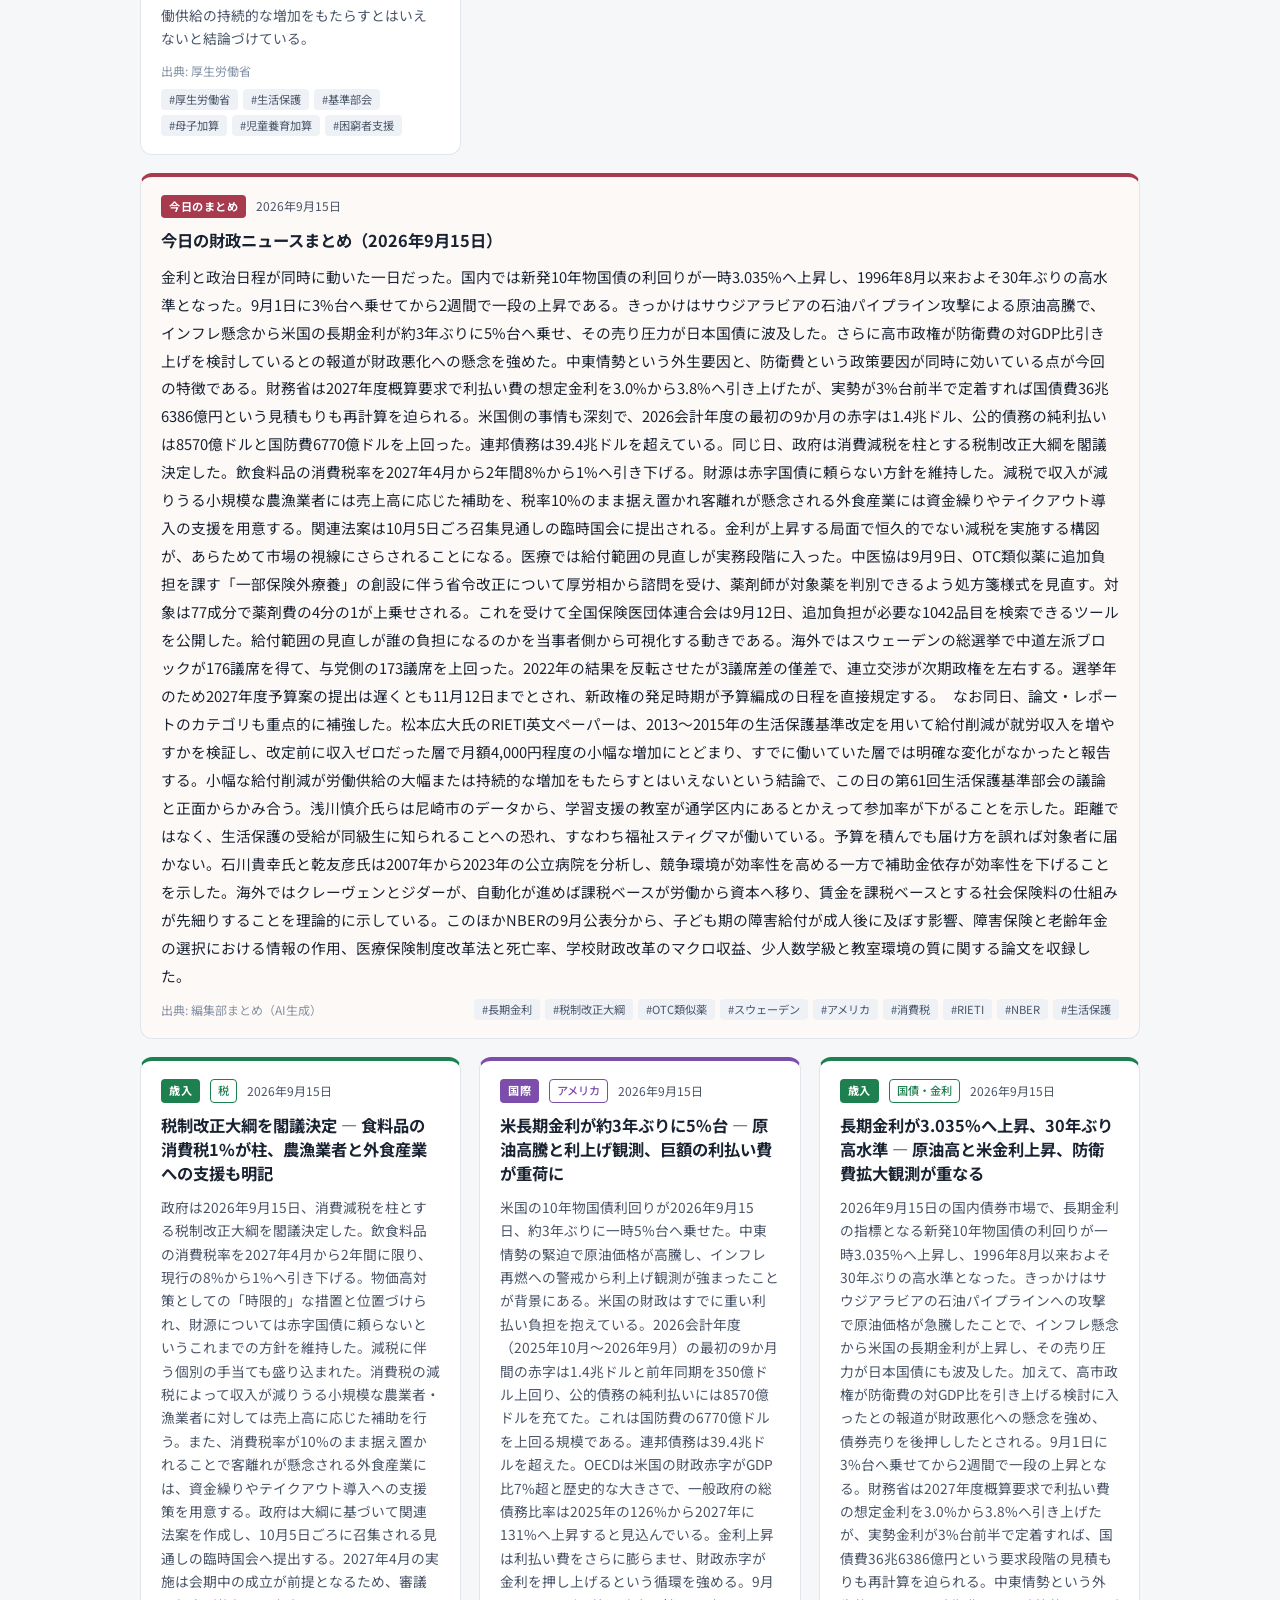
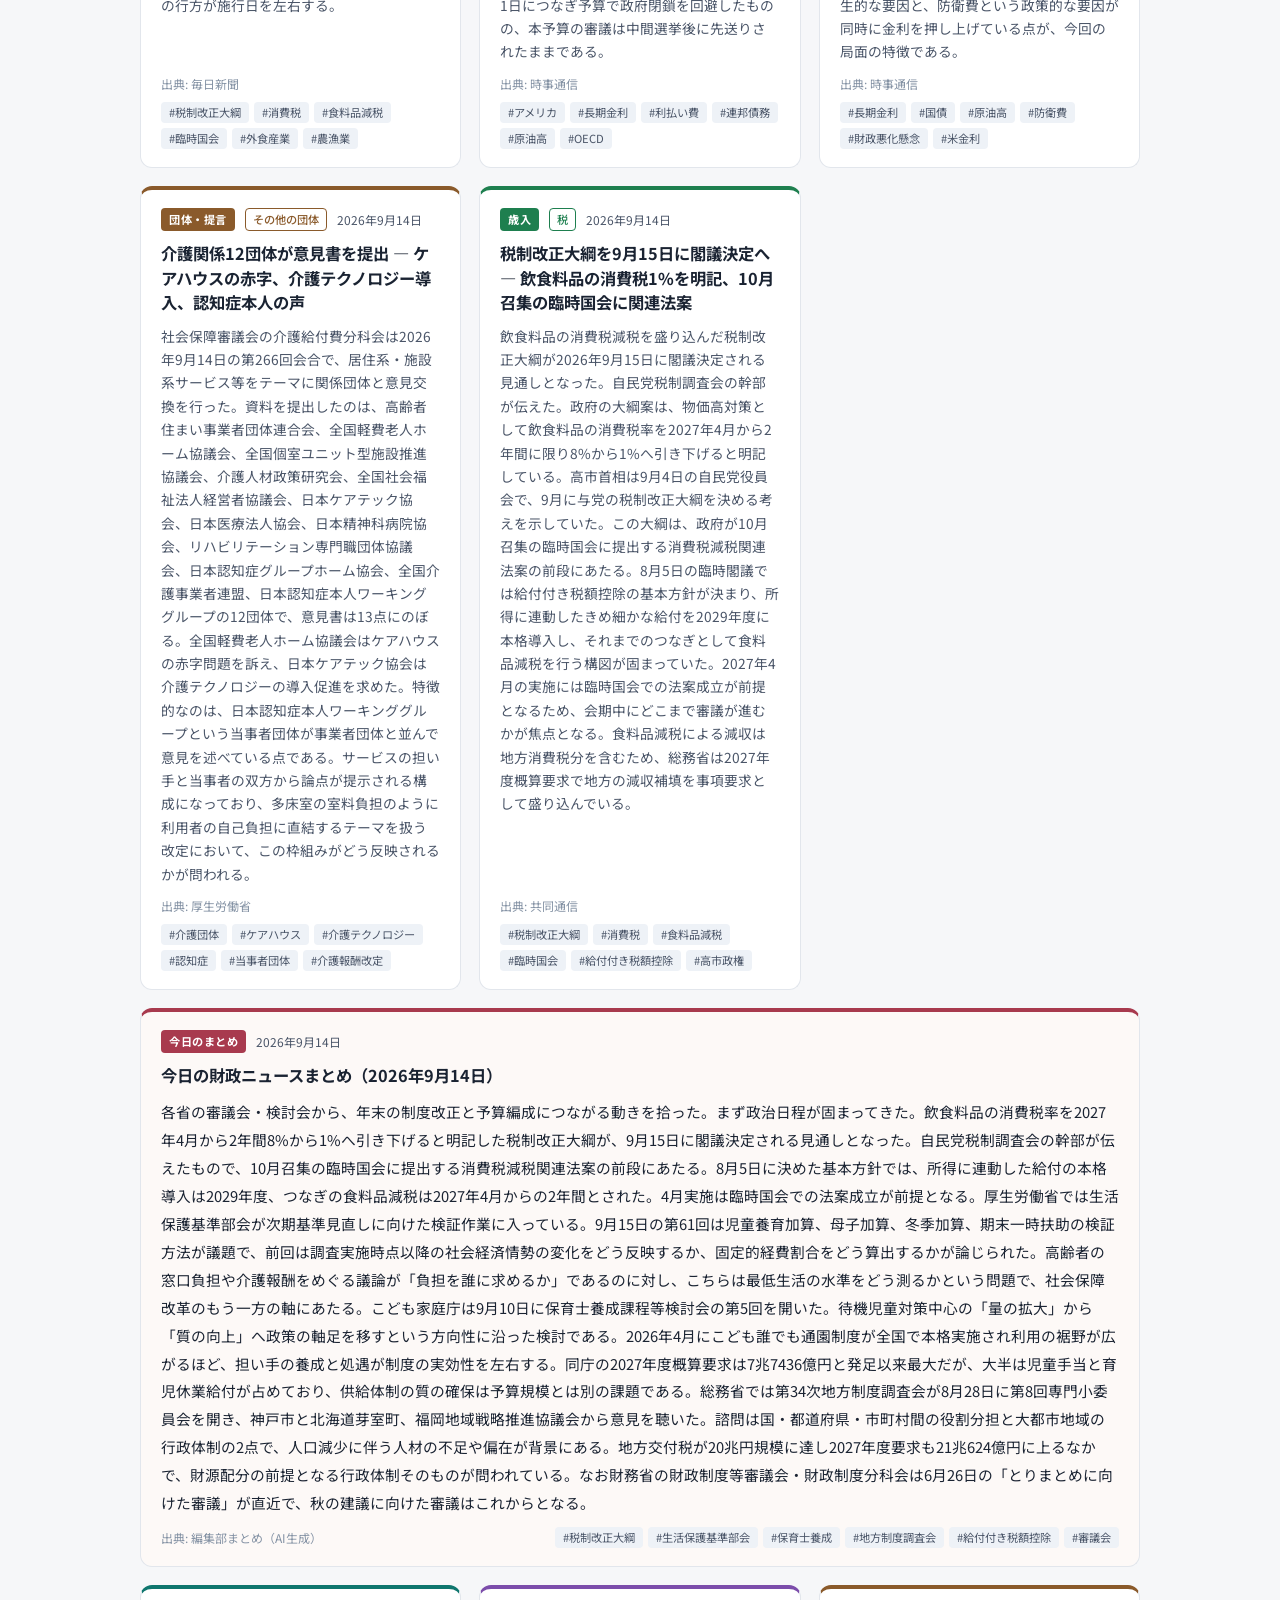
==== commit 6dbcae68: "まとめ記事を分野別セクション表示に対応 - app.js: 記事に sections があれば分野ごとの見出し付きで描画。なければ従来どおり summary を表示（旧まとめ記事は影響なし） - st" ====
--- a/index.html
+++ b/index.html
@@ -8,7 +8,7 @@
   <meta name="robots" content="noindex, nofollow, noarchive">
   <link rel="preconnect" href="https://fonts.googleapis.com">
   <link href="https://fonts.googleapis.com/css2?family=Noto+Sans+JP:wght@400;500;700;900&family=Noto+Serif+JP:wght@600;700&display=swap" rel="stylesheet">
-  <link rel="stylesheet" href="assets/style.css?v=20260815b">
+  <link rel="stylesheet" href="assets/style.css?v=20260928a">
 </head>
 <body>
   <header class="site-header">
@@ -51,6 +51,6 @@
     </div>
   </footer>
 
-  <script src="assets/app.js?v=20260815b"></script>
+  <script src="assets/app.js?v=20260928a"></script>
 </body>
 </html>
--- a/assets/style.css
+++ b/assets/style.css
@@ -255,6 +255,42 @@
   line-height: 1.9;
 }
 
+/* 今日のまとめ: 分野ごとのセクション表示 */
+.digest-sections {
+  display: grid;
+  gap: 0.85rem;
+  margin: 0.55rem 0 0.9rem;
+}
+.digest-section {
+  border-left: 3px solid var(--c-digest);
+  padding-left: 0.85rem;
+}
+.digest-section-title {
+  margin: 0 0 0.25rem;
+  font-size: 0.85rem;
+  font-weight: 700;
+  letter-spacing: 0.03em;
+  color: var(--c-digest);
+}
+.digest-section p {
+  margin: 0;
+  font-size: 0.92rem;
+  line-height: 1.9;
+  color: var(--ink);
+}
+.digest-section.sec-expenditure { border-left-color: var(--c-expenditure); }
+.digest-section.sec-expenditure .digest-section-title { color: var(--c-expenditure); }
+.digest-section.sec-revenue { border-left-color: var(--c-revenue); }
+.digest-section.sec-revenue .digest-section-title { color: var(--c-revenue); }
+.digest-section.sec-international { border-left-color: var(--c-international); }
+.digest-section.sec-international .digest-section-title { color: var(--c-international); }
+.digest-section.sec-research { border-left-color: var(--c-research); }
+.digest-section.sec-research .digest-section-title { color: var(--c-research); }
+.digest-section.sec-government { border-left-color: var(--c-government); }
+.digest-section.sec-government .digest-section-title { color: var(--c-government); }
+.digest-section.sec-stakeholder { border-left-color: var(--c-stakeholder); }
+.digest-section.sec-stakeholder .digest-section-title { color: var(--c-stakeholder); }
+
 .card-meta {
   display: flex;
   align-items: center;
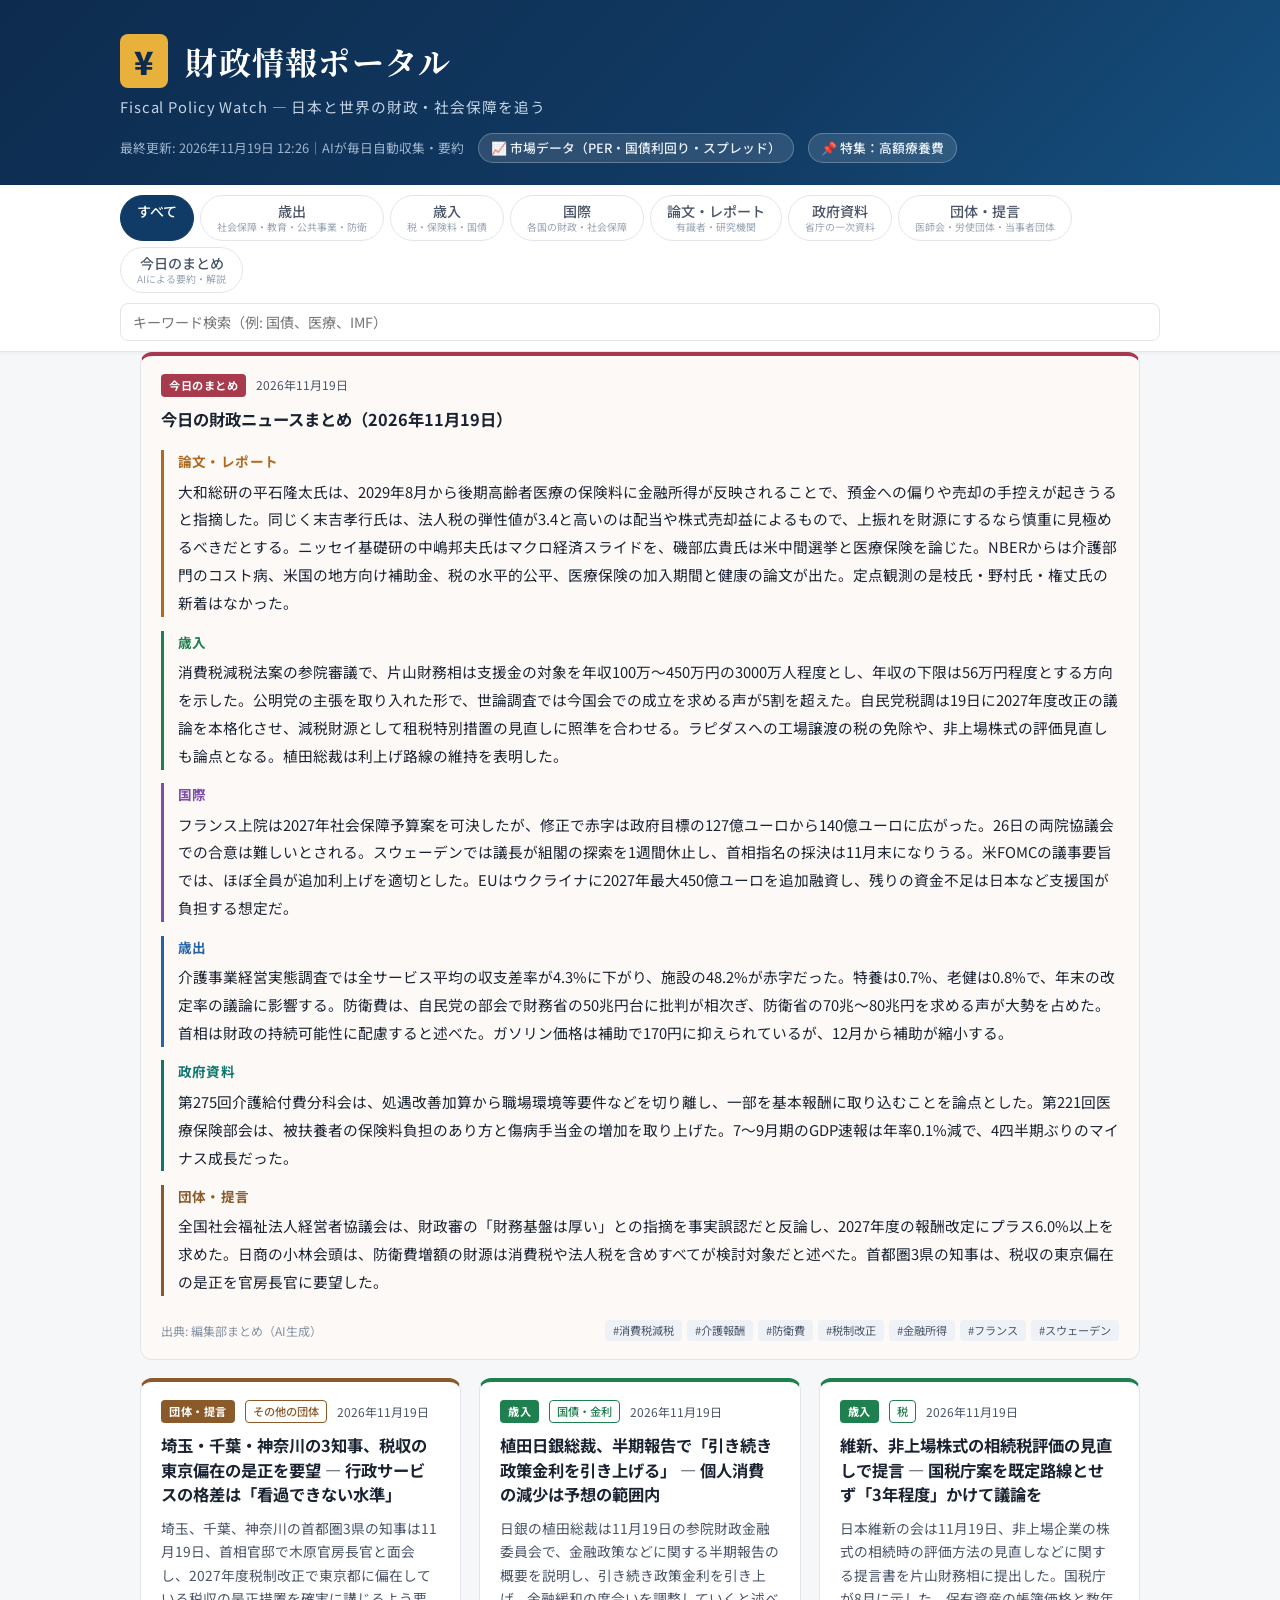
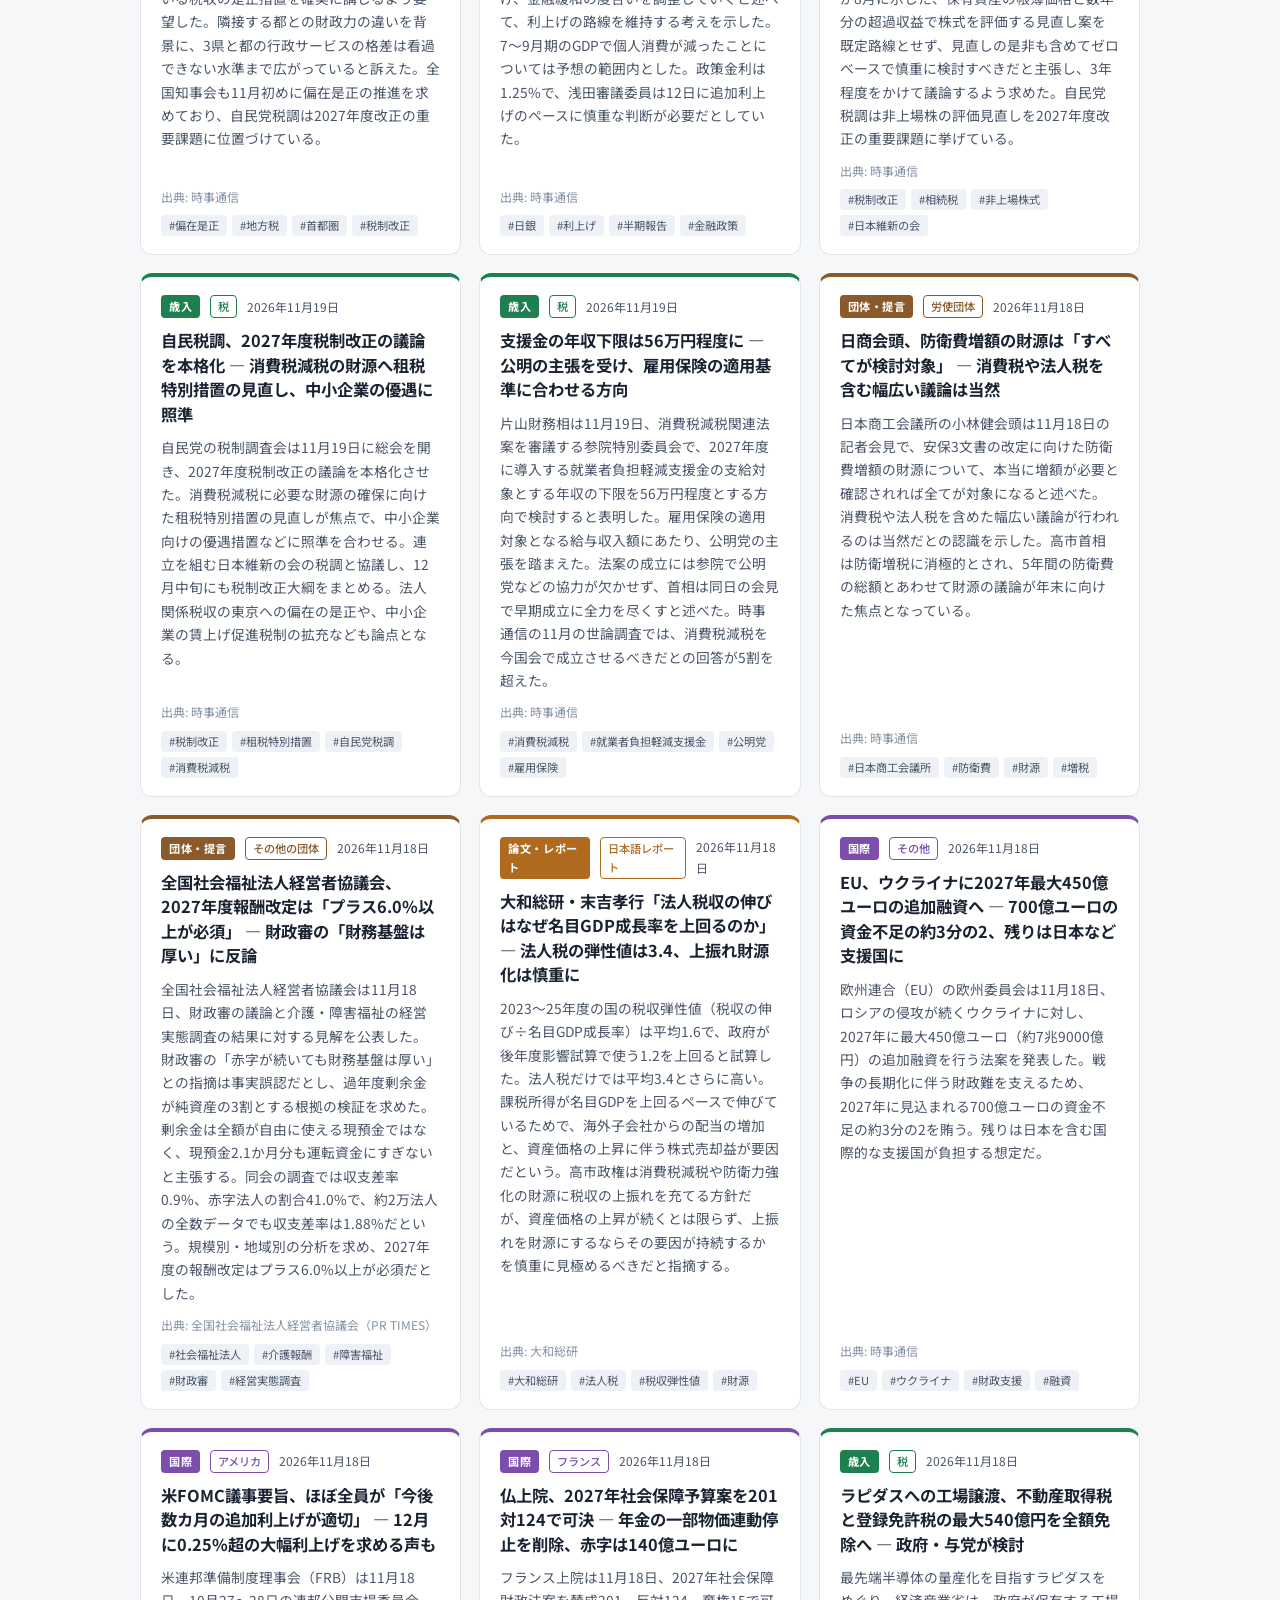
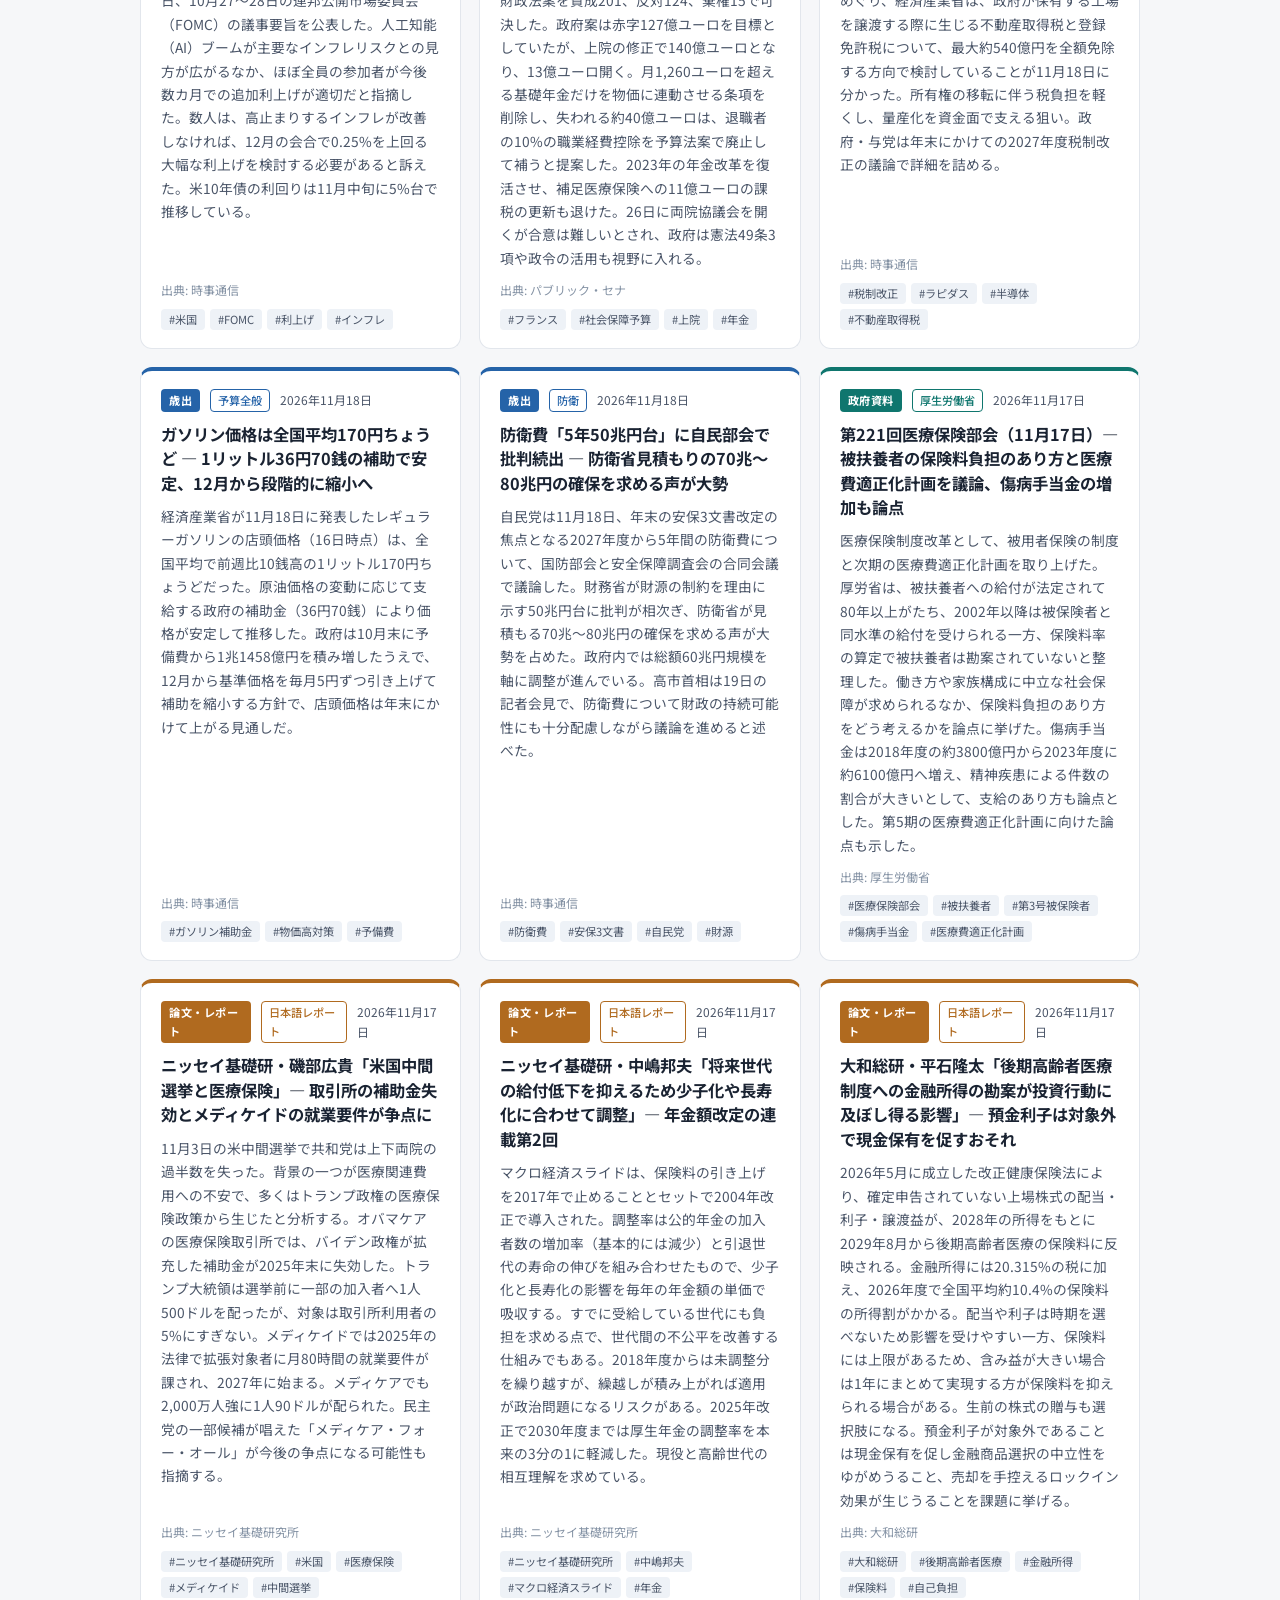
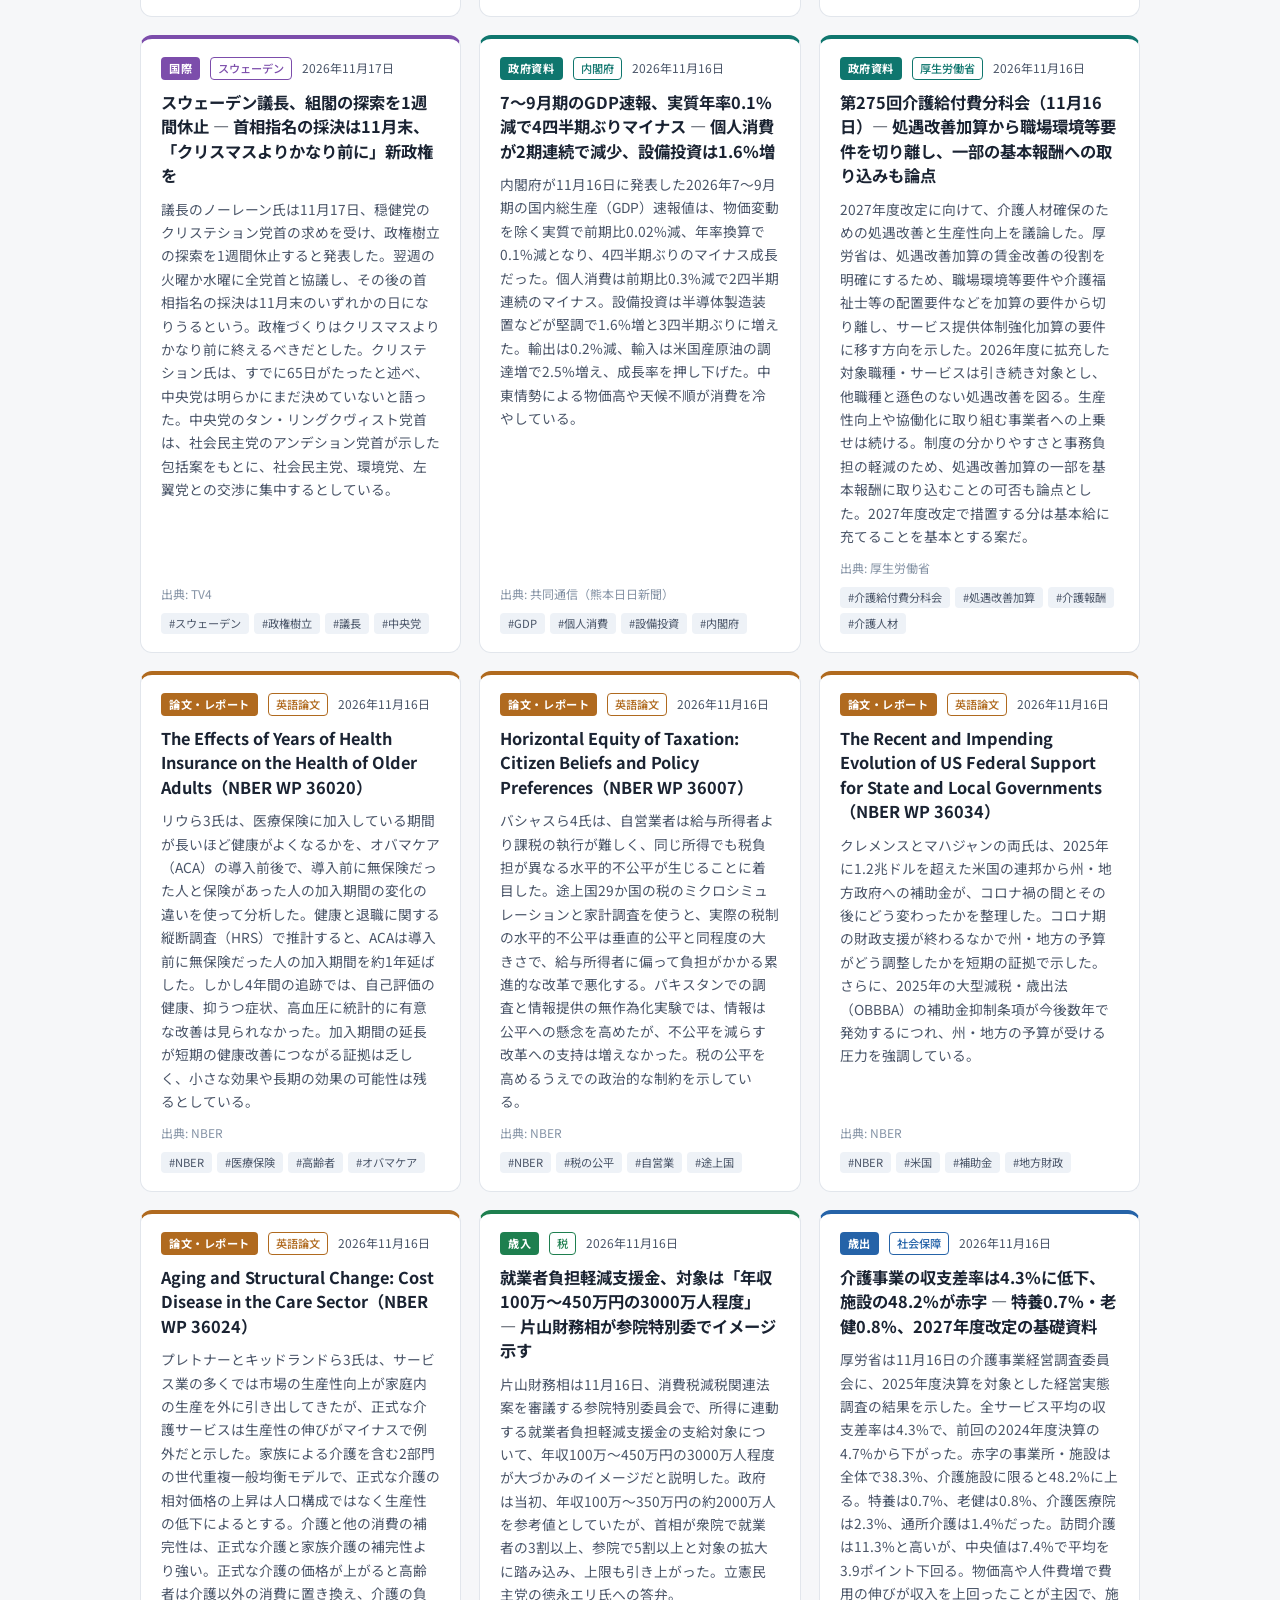
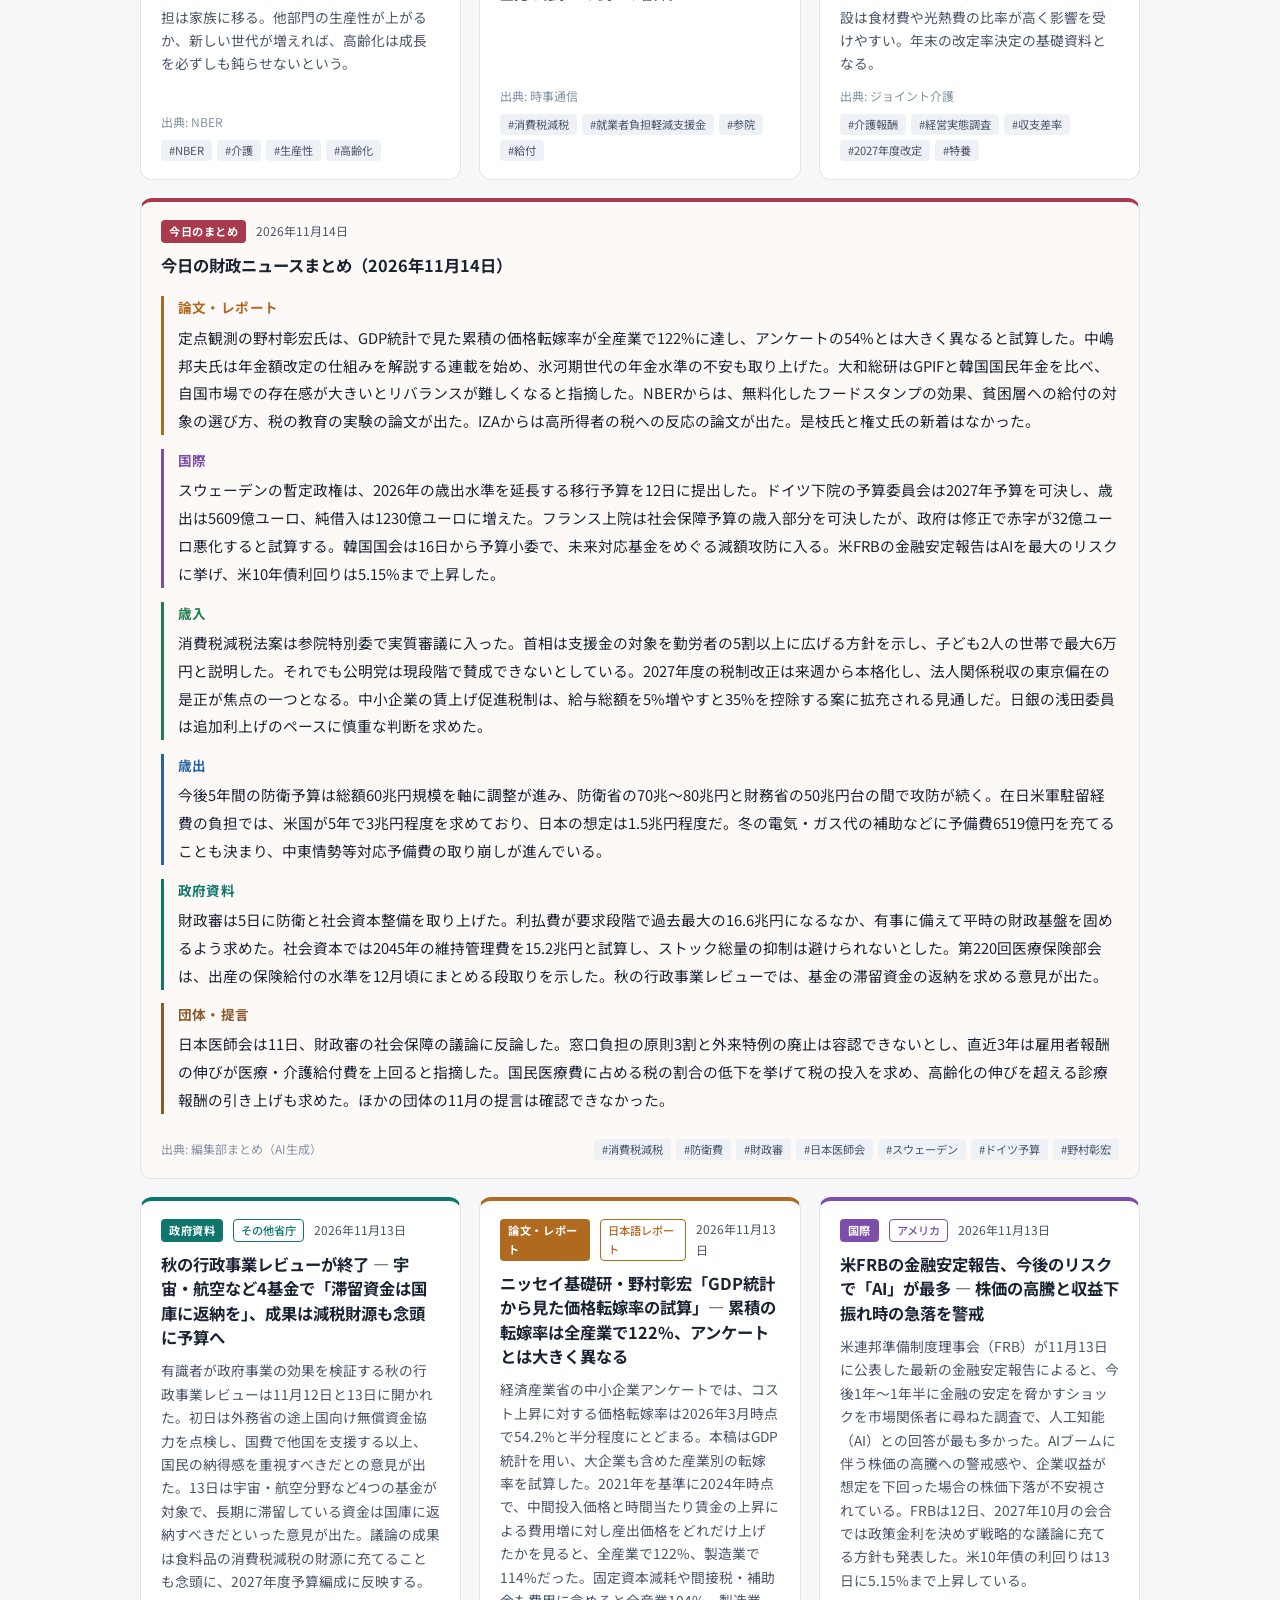
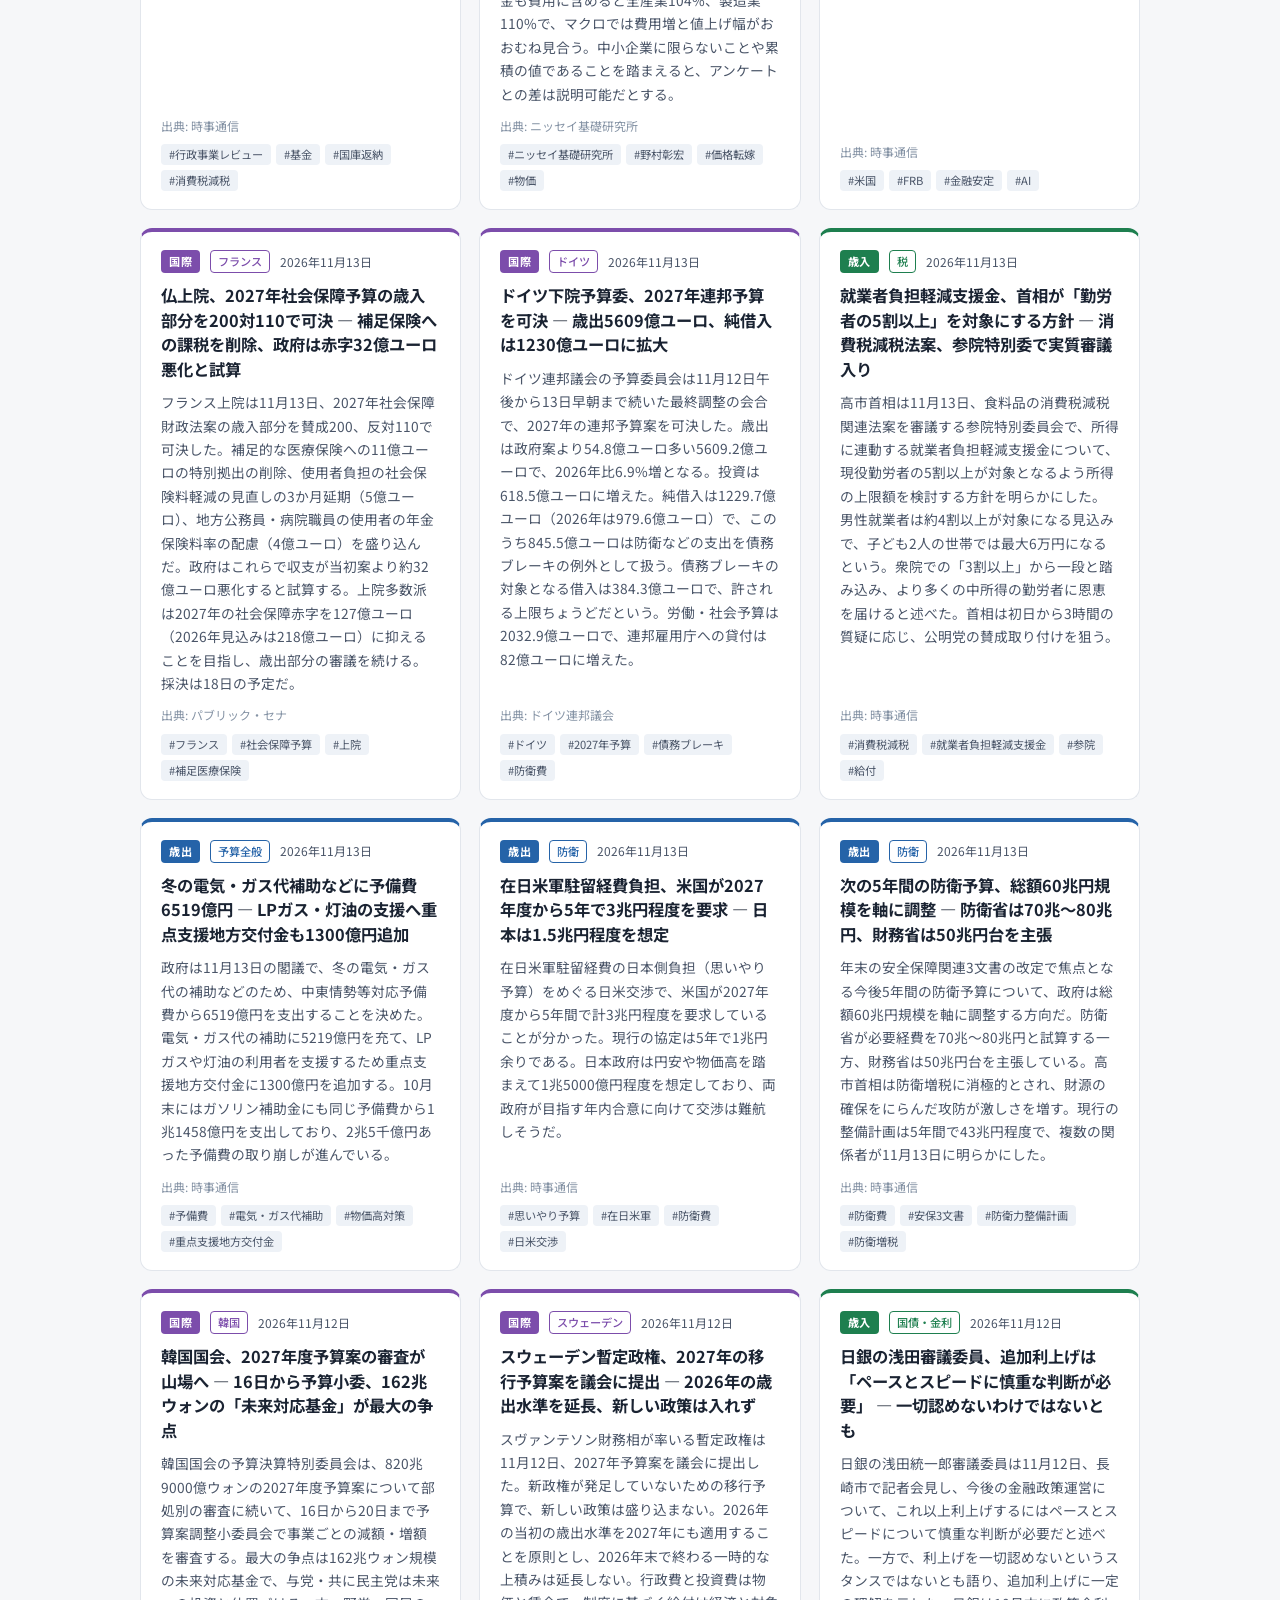
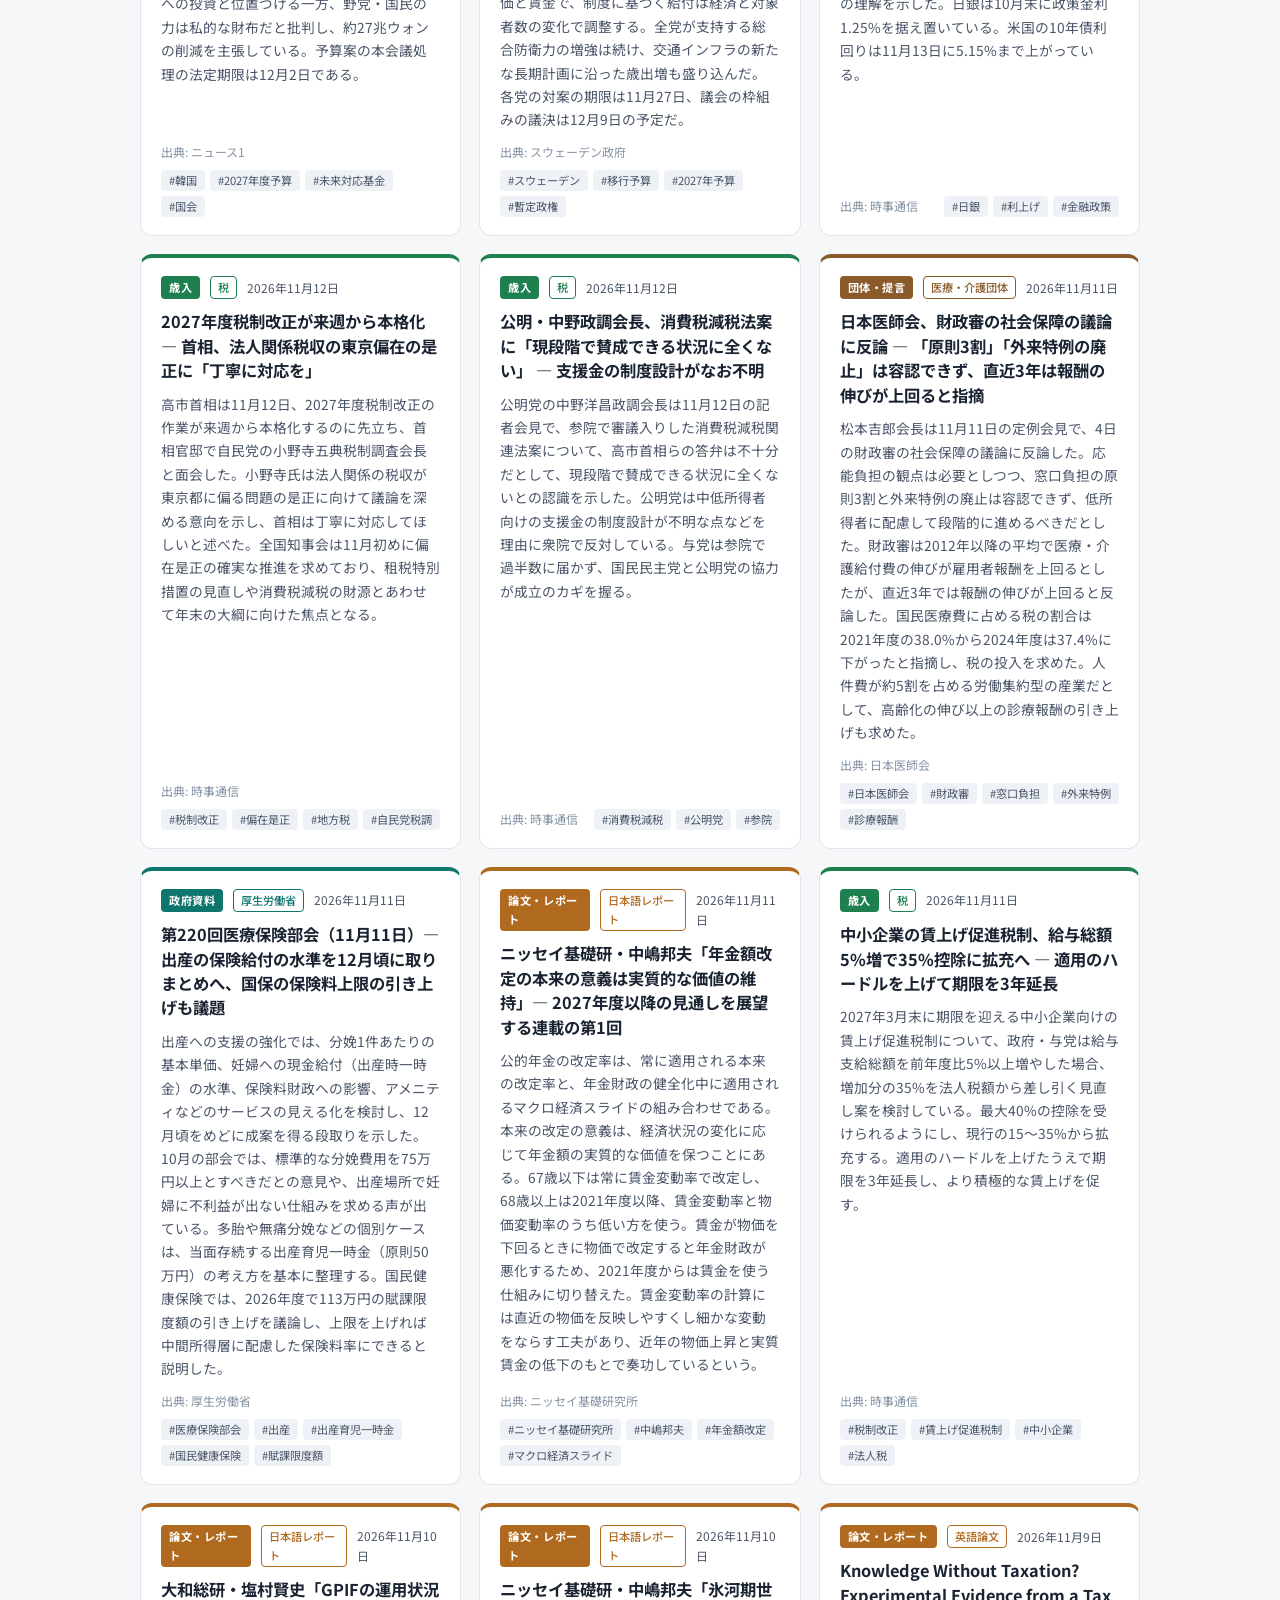
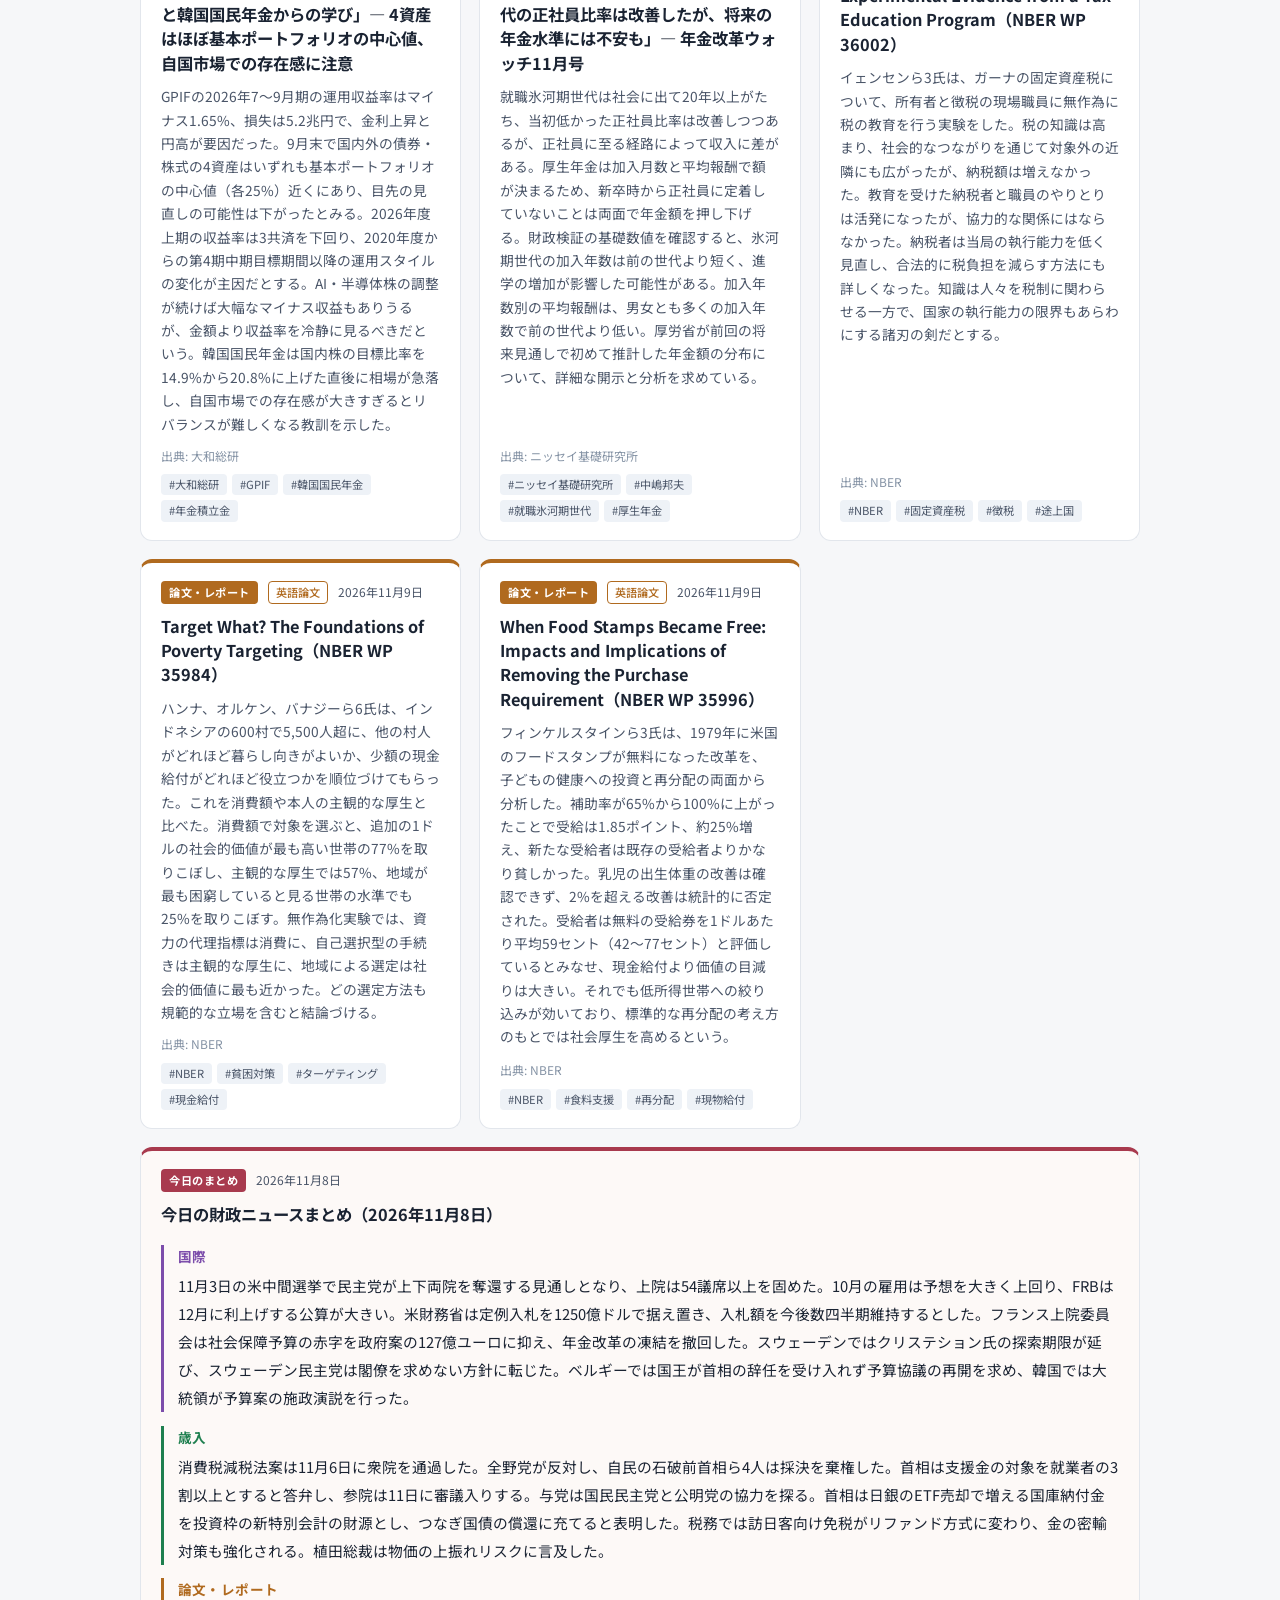
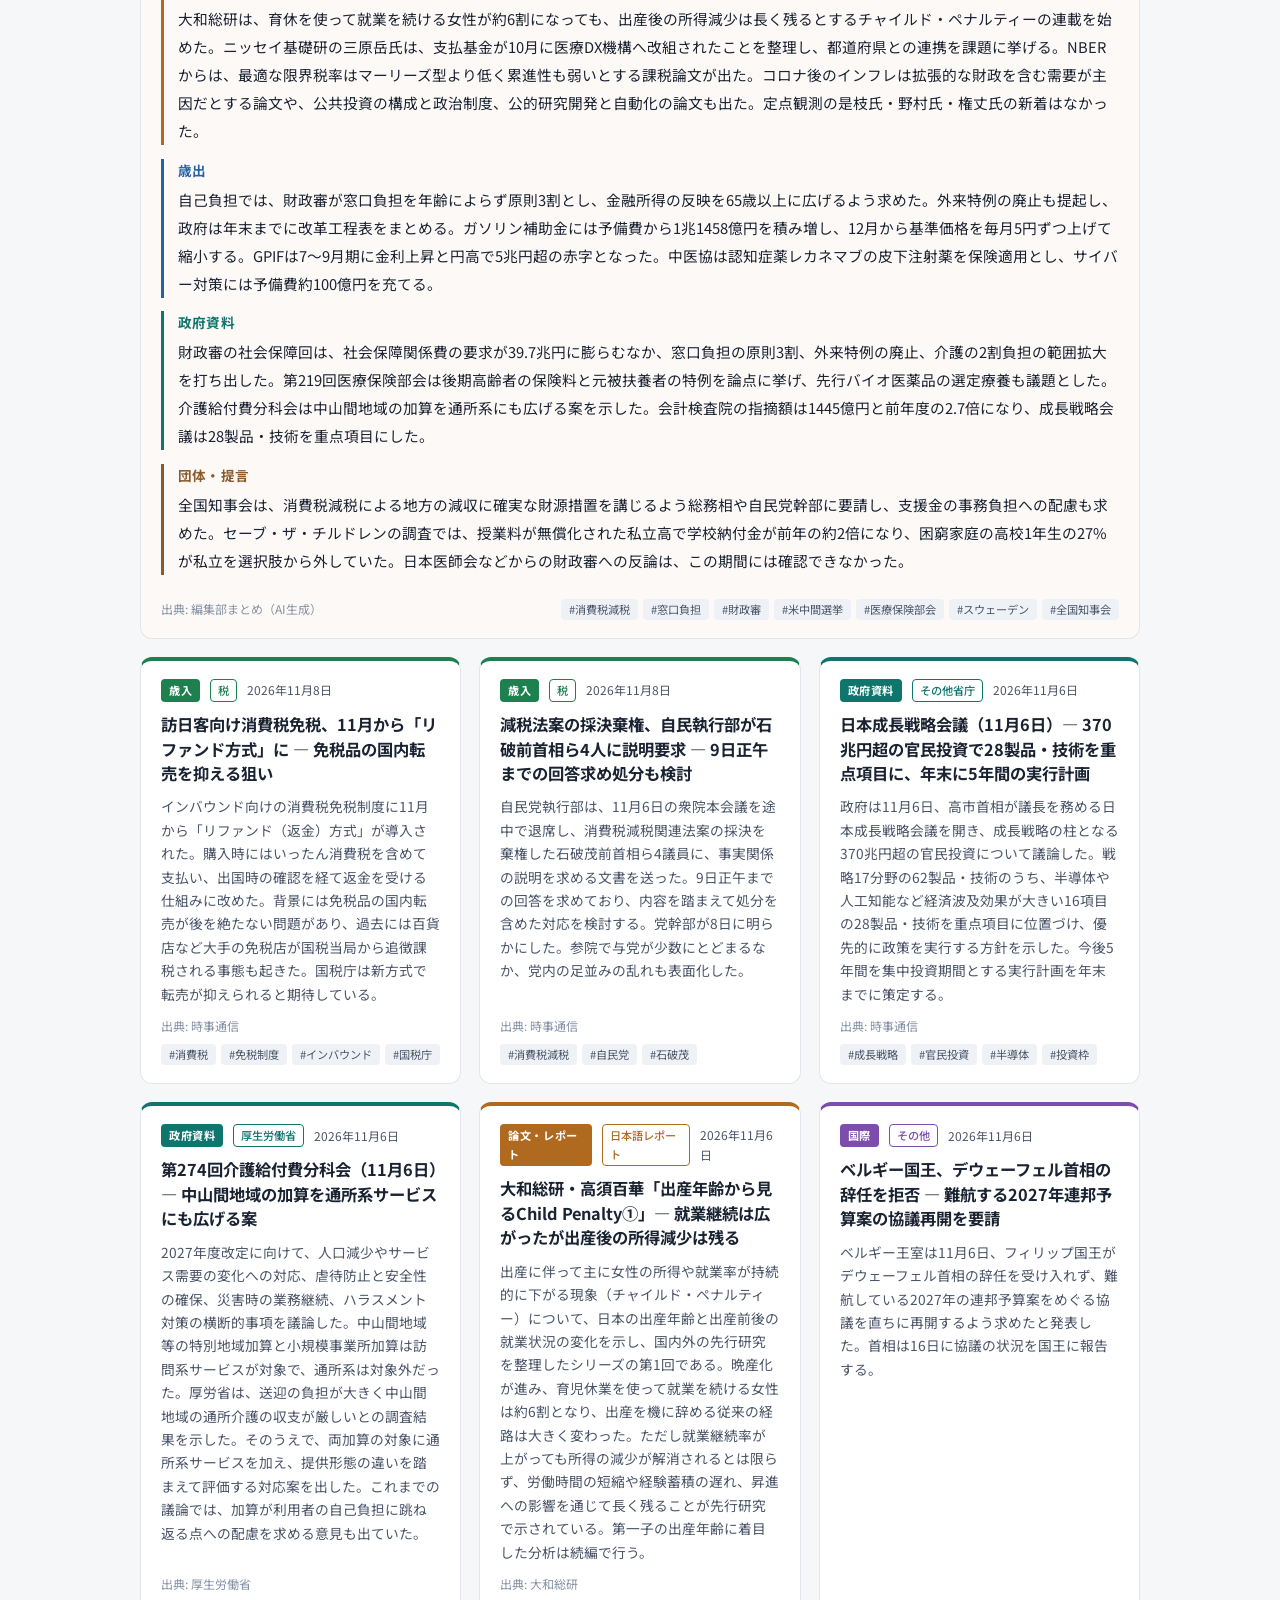
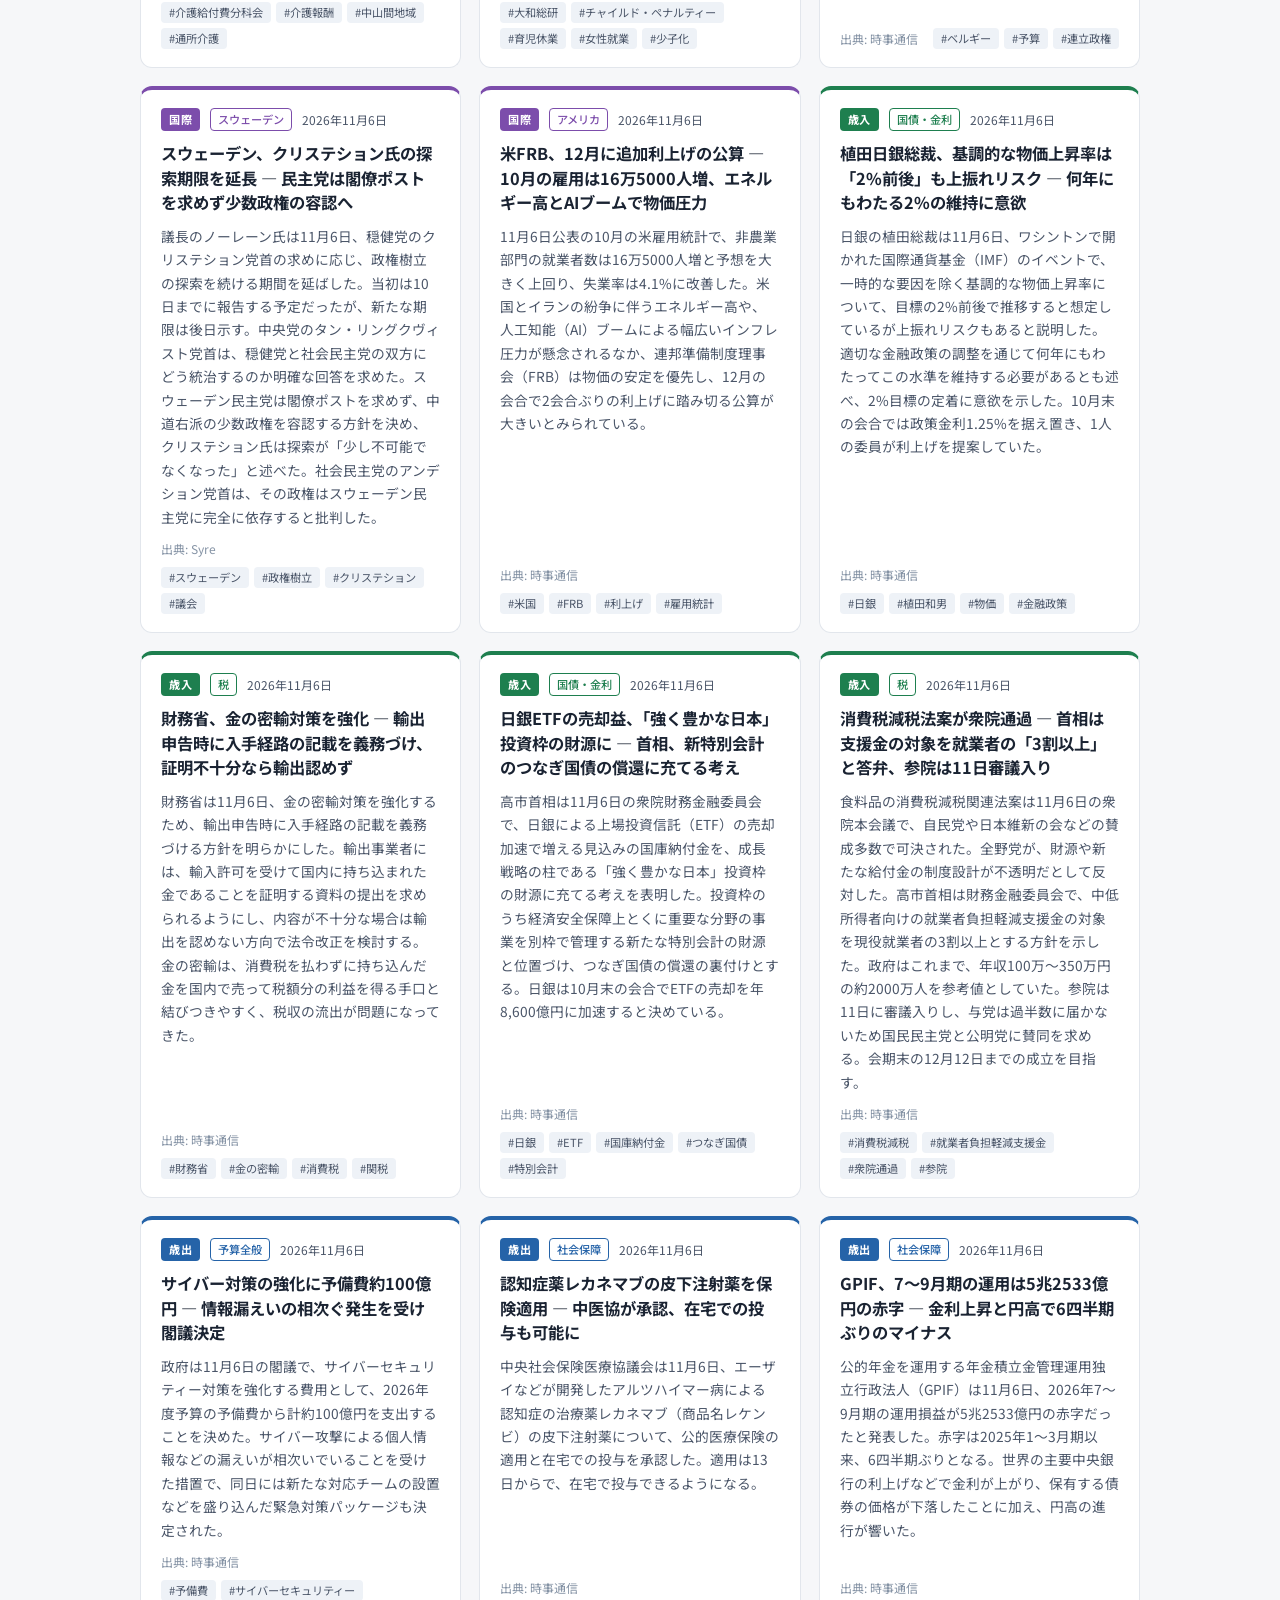
==== commit 366798ed: "特集ページ「高額療養費」を追加 2026年度以降の高額療養費の見直しをめぐる決定・議論・各主体の発信を整理した特集ページを追加し、トップから導線を設けた。  Co-Authored-By: Claud" ====
--- a/index.html
+++ b/index.html
@@ -17,7 +17,7 @@
         <h1 class="site-title"><span class="title-mark">¥</span> 財政情報ポータル</h1>
         <p class="site-subtitle">Fiscal Policy Watch — 日本と世界の財政・社会保障を追う</p>
       </div>
-      <p class="update-info">最終更新: <time id="last-updated">読み込み中…</time>｜AIが毎日自動収集・要約<a class="header-link" href="market.html">📈 市場データ（PER・国債利回り・スプレッド）</a></p>
+      <p class="update-info">最終更新: <time id="last-updated">読み込み中…</time>｜AIが毎日自動収集・要約<a class="header-link" href="market.html">📈 市場データ（PER・国債利回り・スプレッド）</a><a class="header-link" href="feature-kogaku.html">📌 特集：高額療養費</a></p>
     </div>
   </header>
 
--- a/assets/style.css
+++ b/assets/style.css
@@ -461,6 +461,38 @@
   height: 340px;
 }
 
+/* データソース解説 */
+.market-intro a,
+.source-section a { color: var(--accent); }
+.source-section { font-size: 0.86rem; color: var(--ink-light); line-height: 1.8; scroll-margin-top: 84px; }
+.source-section h3 {
+  font-size: 0.95rem;
+  font-weight: 700;
+  color: var(--ink);
+  margin: 22px 0 8px;
+}
+.source-section p { margin: 8px 0; }
+.source-section strong { color: var(--ink); }
+.source-section ul { margin: 8px 0; padding-left: 1.3em; }
+.source-section li { margin: 4px 0; }
+.table-scroll { overflow-x: auto; margin: 8px 0 12px; }
+.source-table {
+  width: 100%;
+  min-width: 560px;
+  border-collapse: collapse;
+  font-size: 0.8rem;
+  line-height: 1.6;
+}
+.source-table th,
+.source-table td {
+  border: 1px solid var(--border);
+  padding: 7px 10px;
+  text-align: left;
+  vertical-align: top;
+}
+.source-table thead th { background: var(--bg); color: var(--ink); white-space: nowrap; }
+.source-table tbody th { color: var(--ink); font-weight: 700; white-space: nowrap; }
+
 /* 「ニュース一覧へ戻る」リンクをタブ風に */
 a.tab { text-decoration: none; }
 
@@ -485,3 +517,104 @@
   .nav-inner { gap: 6px; }
   .search-box { width: 100%; }
 }
+
+/* ---------- 特集ページ ---------- */
+.feature-lead h2 {
+  font-family: "Noto Serif JP", serif;
+  font-size: 1.35rem;
+  color: var(--ink);
+  margin-bottom: 6px;
+  line-height: 1.5;
+}
+.feature-meta { font-size: 0.78rem; color: var(--ink-light); margin-bottom: 10px; }
+.feature-points { margin: 10px 0 2px; padding-left: 1.2em; }
+.feature-points li { margin: 6px 0; }
+.feature-toc { display: flex; flex-wrap: wrap; gap: 6px 8px; margin-top: 14px; }
+.feature-toc a {
+  font-size: 0.8rem;
+  padding: 3px 10px;
+  border: 1px solid var(--border);
+  border-radius: 999px;
+  color: var(--accent);
+  text-decoration: none;
+  background: var(--bg);
+}
+.feature-toc a:hover { border-color: var(--accent); }
+.feature-section { scroll-margin-top: 84px; }
+.feature-section .chart-title { margin-bottom: 4px; }
+.feature-section > p, .feature-section li { font-size: 0.88rem; color: var(--ink-light); line-height: 1.85; }
+.feature-section > p { margin: 8px 0; }
+.feature-section strong { color: var(--ink); }
+.feature-section a { color: var(--accent); }
+.feature-section h3 {
+  font-size: 0.95rem;
+  font-weight: 700;
+  color: var(--ink);
+  margin: 20px 0 6px;
+}
+.feature-section ul { padding-left: 1.3em; margin: 6px 0; }
+.feature-section li { margin: 4px 0; }
+.source-table td.num, .source-table th.num { text-align: right; white-space: nowrap; }
+.source-table tr.hl td { background: #fff7e6; }
+.table-note { font-size: 0.76rem; color: var(--ink-light); line-height: 1.7; margin: 4px 0 10px; }
+
+.timeline { list-style: none; padding-left: 0 !important; margin: 10px 0; border-left: 2px solid var(--border); }
+.timeline li { position: relative; padding: 0 0 14px 18px; margin: 0 !important; }
+.timeline li::before {
+  content: "";
+  position: absolute;
+  left: -6px; top: 8px;
+  width: 10px; height: 10px;
+  border-radius: 50%;
+  background: var(--card-bg);
+  border: 2px solid var(--accent);
+}
+.timeline li.key::before { background: var(--accent); }
+.tl-date { display: block; font-size: 0.78rem; font-weight: 700; color: var(--accent); letter-spacing: 0.02em; }
+.tl-tag {
+  display: inline-block;
+  font-size: 0.7rem;
+  font-weight: 700;
+  padding: 0 7px;
+  margin-right: 6px;
+  border-radius: 4px;
+  color: #fff;
+  vertical-align: 1px;
+}
+.tl-gov { background: var(--c-government); }
+.tl-diet { background: var(--c-expenditure); }
+.tl-mof { background: var(--c-revenue); }
+.tl-stk { background: var(--c-stakeholder); }
+.tl-media { background: var(--c-international); }
+.tl-past { background: #8792a2; }
+.timeline-era {
+  font-size: 0.8rem;
+  font-weight: 700;
+  color: var(--ink);
+  margin: 18px 0 6px;
+  padding: 3px 10px;
+  background: var(--bg);
+  border-radius: 6px;
+  display: inline-block;
+}
+
+.issue-grid { display: grid; grid-template-columns: repeat(auto-fit, minmax(300px, 1fr)); gap: 12px; margin-top: 10px; }
+.issue-card {
+  border: 1px solid var(--border);
+  border-radius: 10px;
+  padding: 12px 14px;
+  background: var(--card-bg);
+}
+.issue-card h4 { font-size: 0.92rem; color: var(--ink); margin-bottom: 4px; }
+.issue-card p { font-size: 0.84rem; color: var(--ink-light); line-height: 1.8; margin: 4px 0; }
+.issue-status { display: inline-block; font-size: 0.7rem; font-weight: 700; padding: 0 7px; border-radius: 4px; background: var(--bg); color: var(--c-digest); border: 1px solid var(--border); }
+
+.related-list { list-style: none; padding-left: 0 !important; }
+.related-list li { padding: 7px 0; border-bottom: 1px dashed var(--border); margin: 0 !important; }
+.related-list .rel-date { font-size: 0.76rem; color: var(--ink-light); margin-right: 8px; white-space: nowrap; }
+.related-list .rel-src { font-size: 0.74rem; color: var(--ink-light); margin-left: 6px; }
+
+@media (max-width: 640px) {
+  .feature-lead h2 { font-size: 1.15rem; }
+  .issue-grid { grid-template-columns: 1fr; }
+}
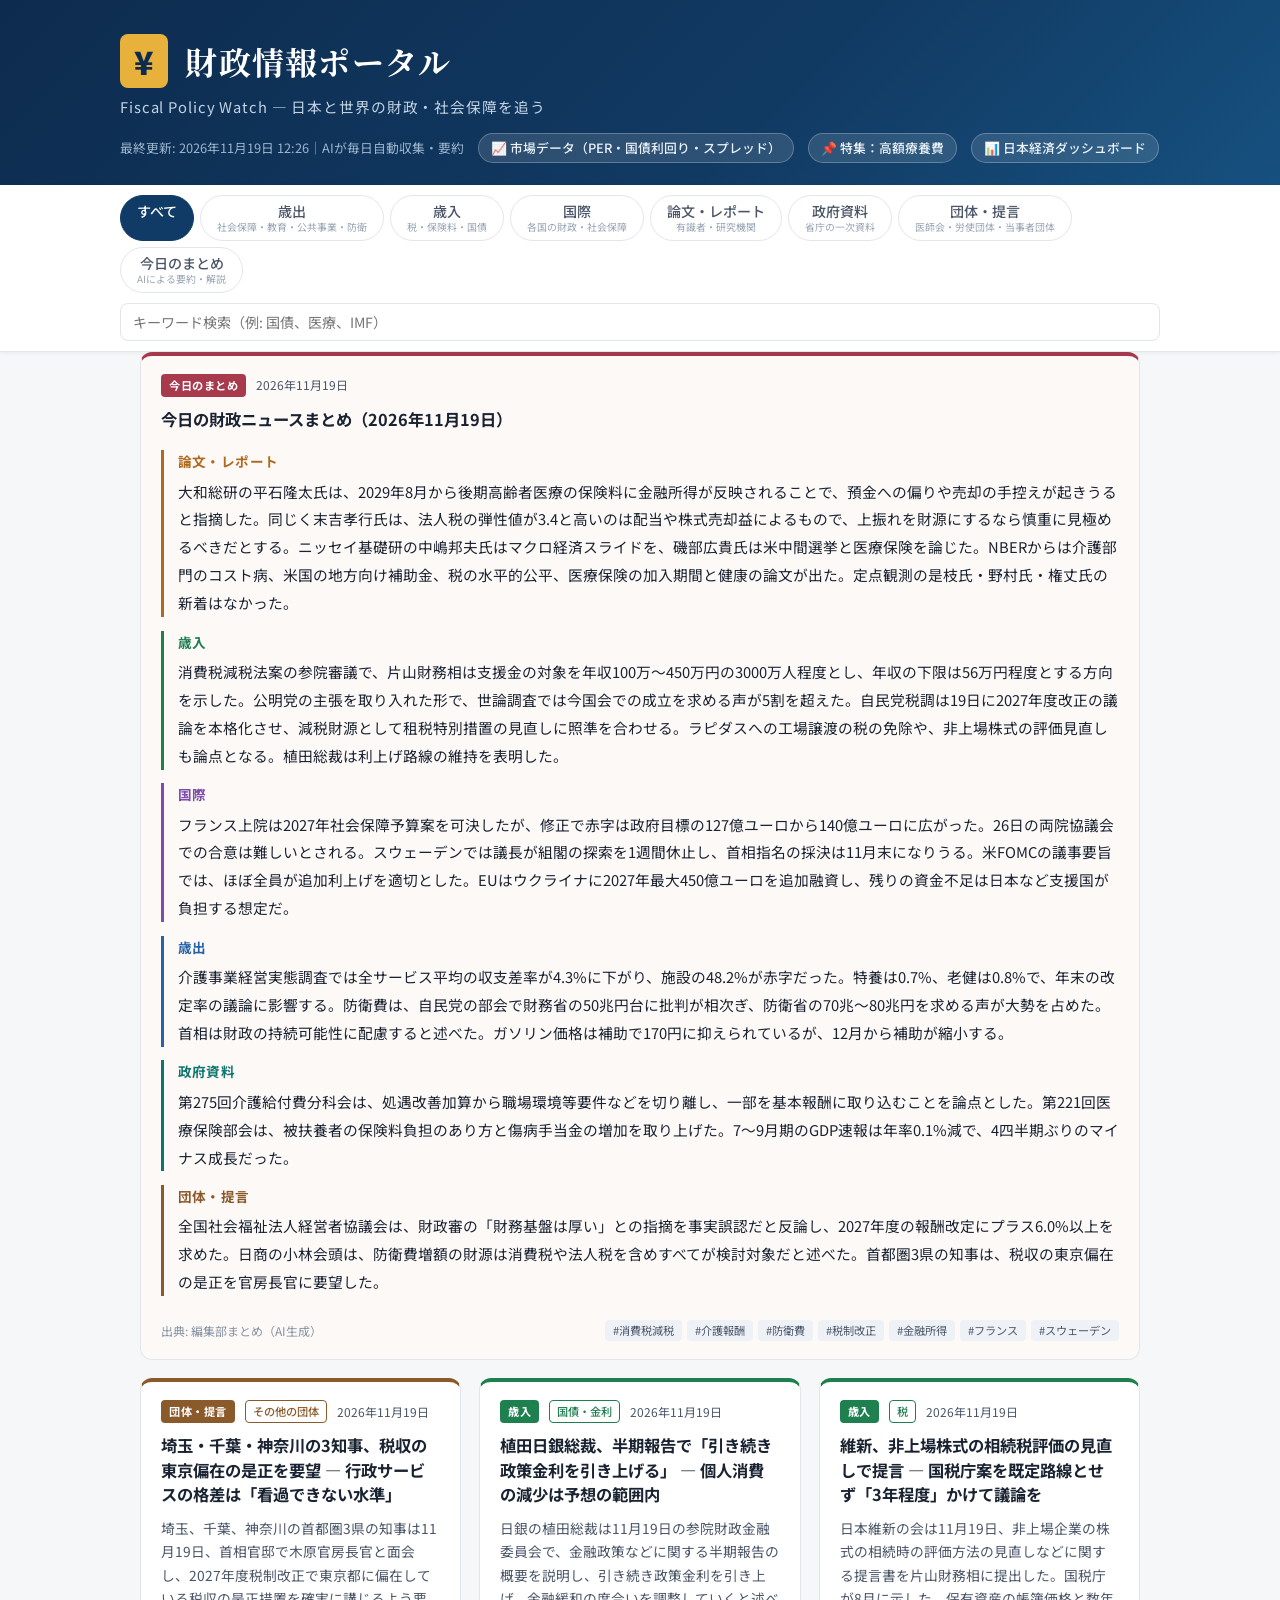
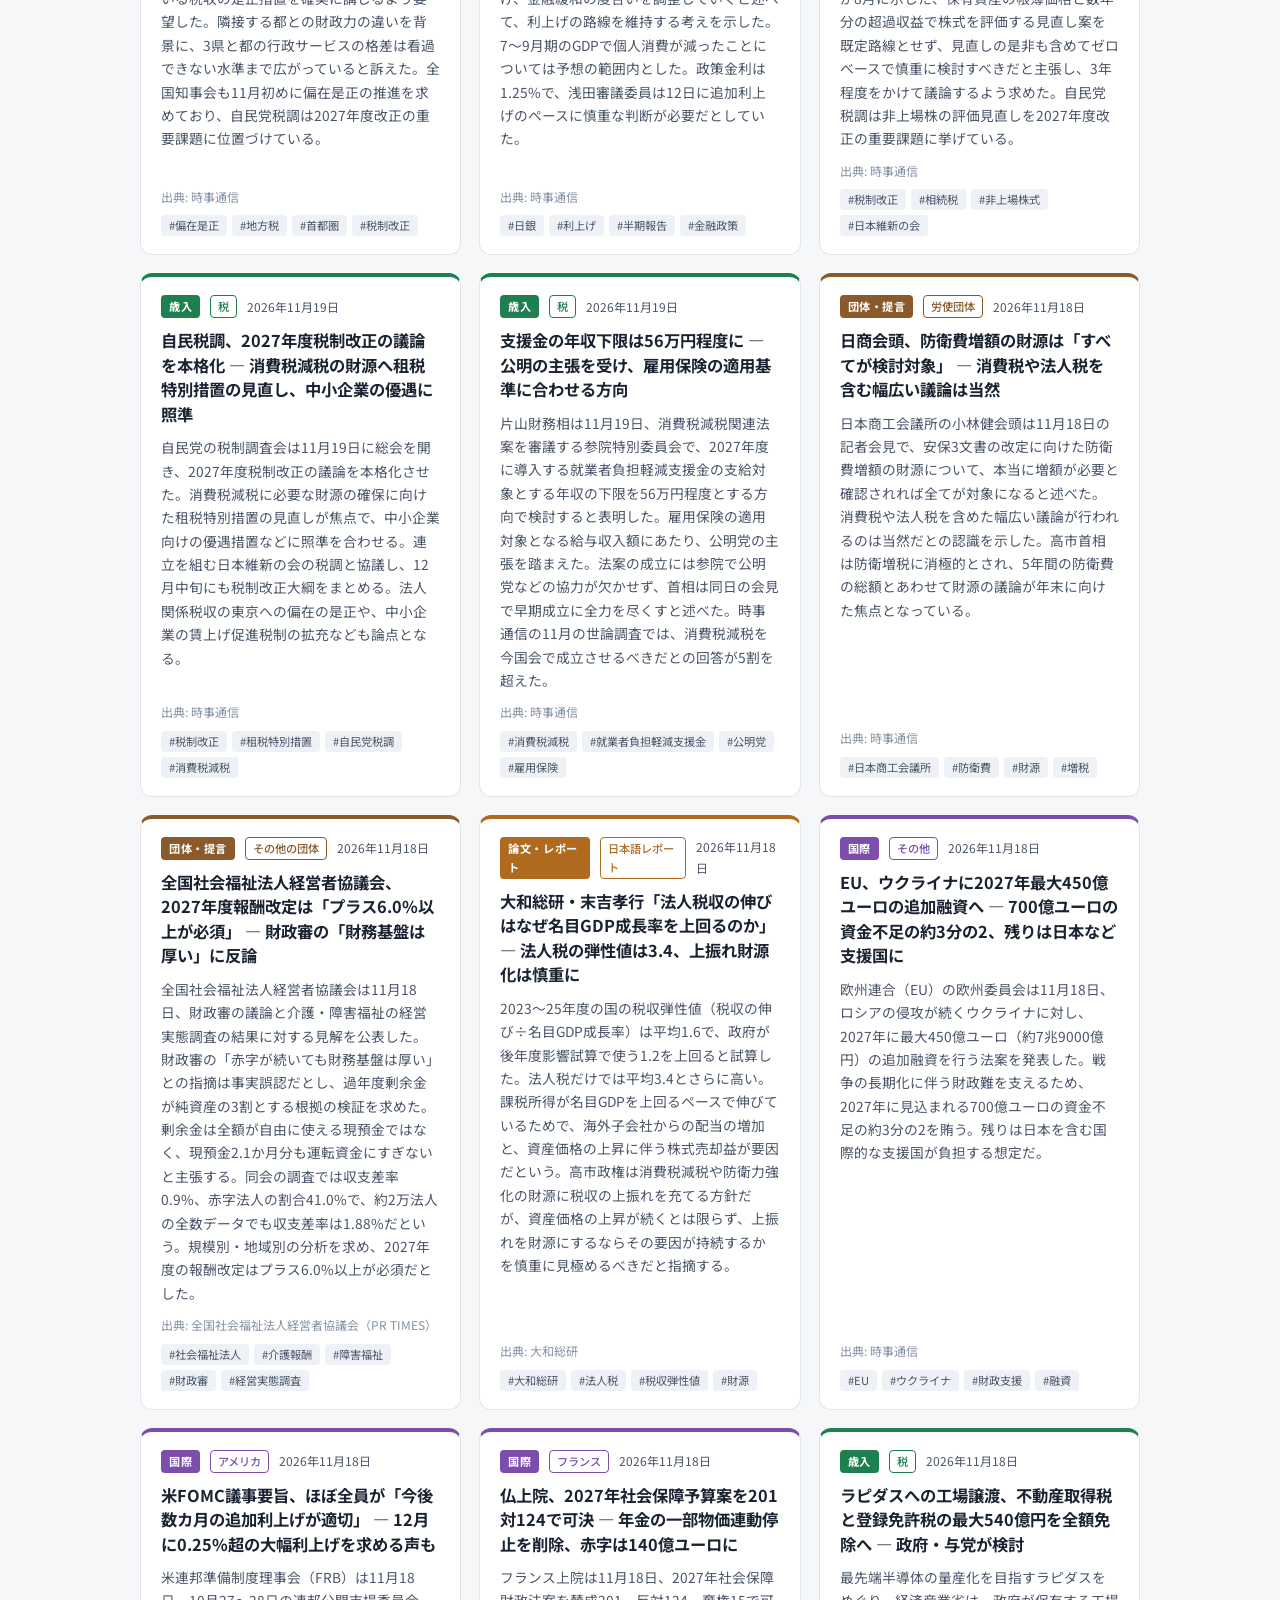
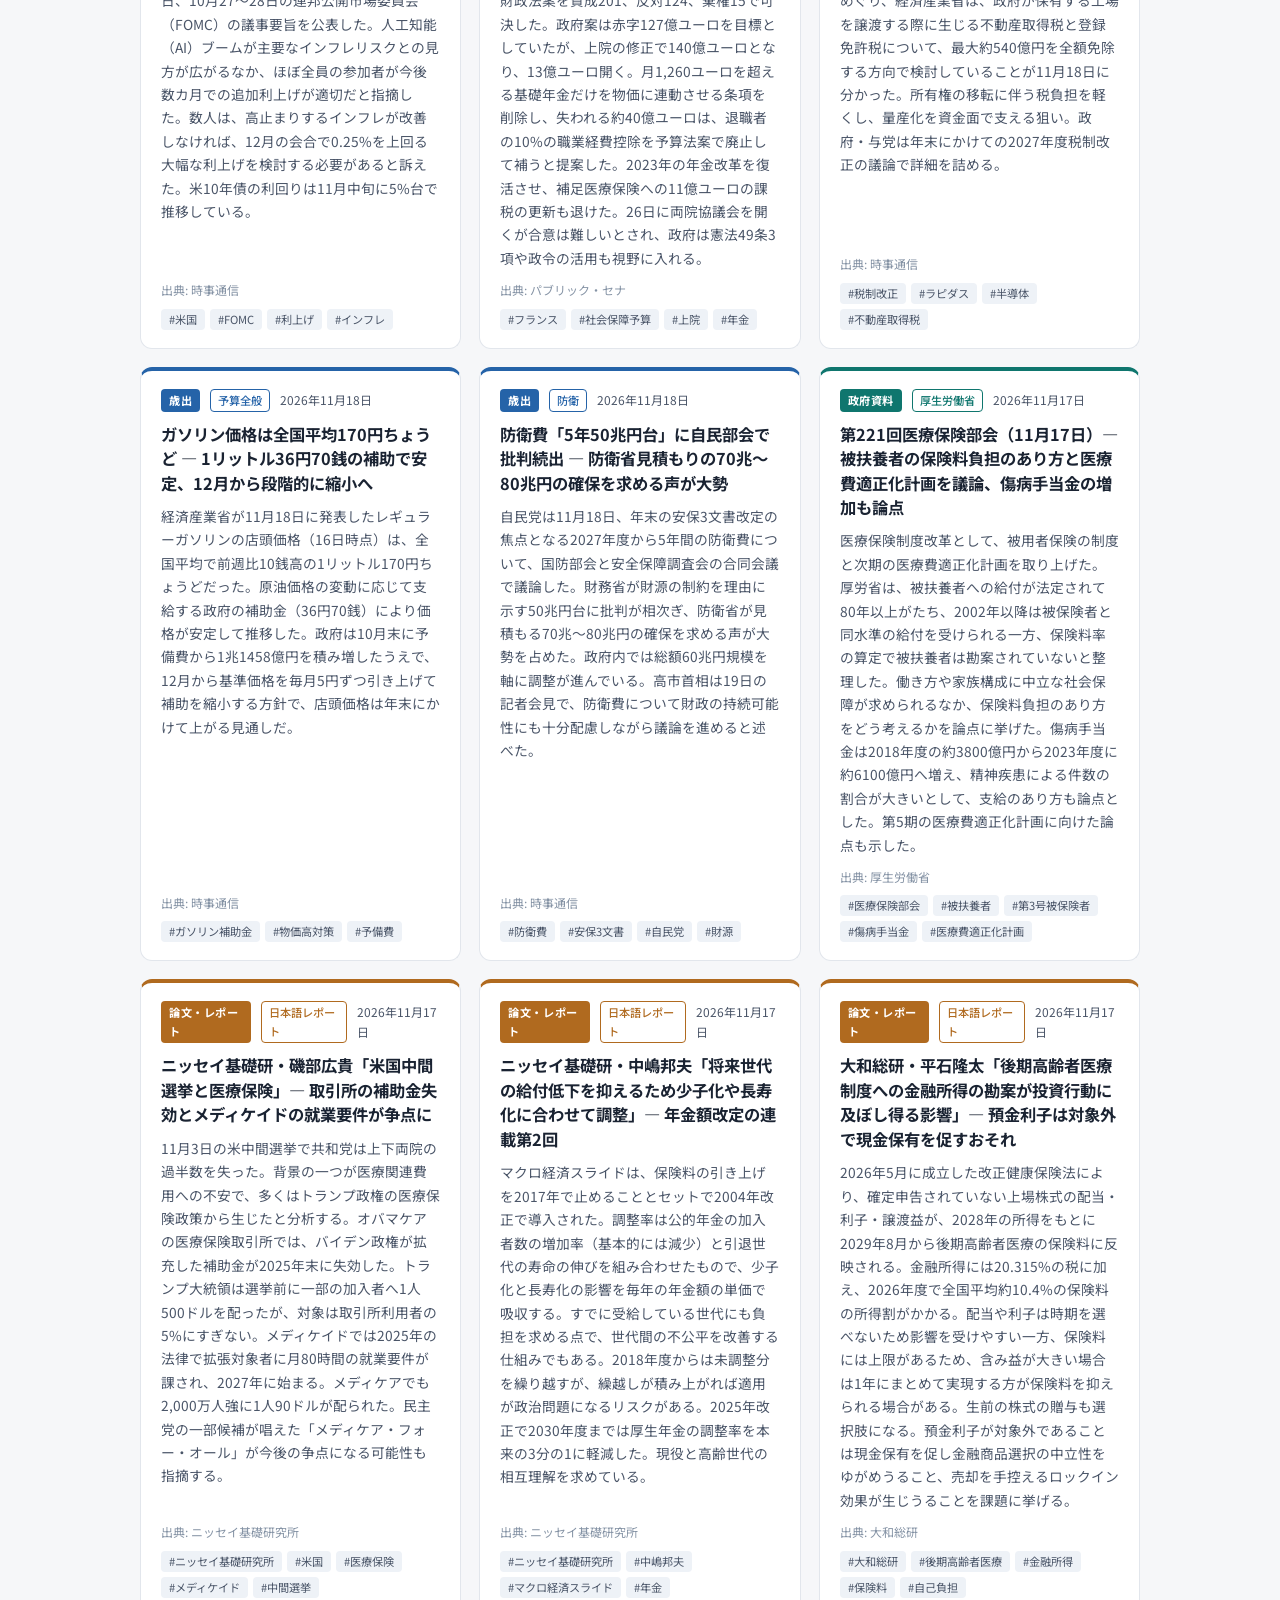
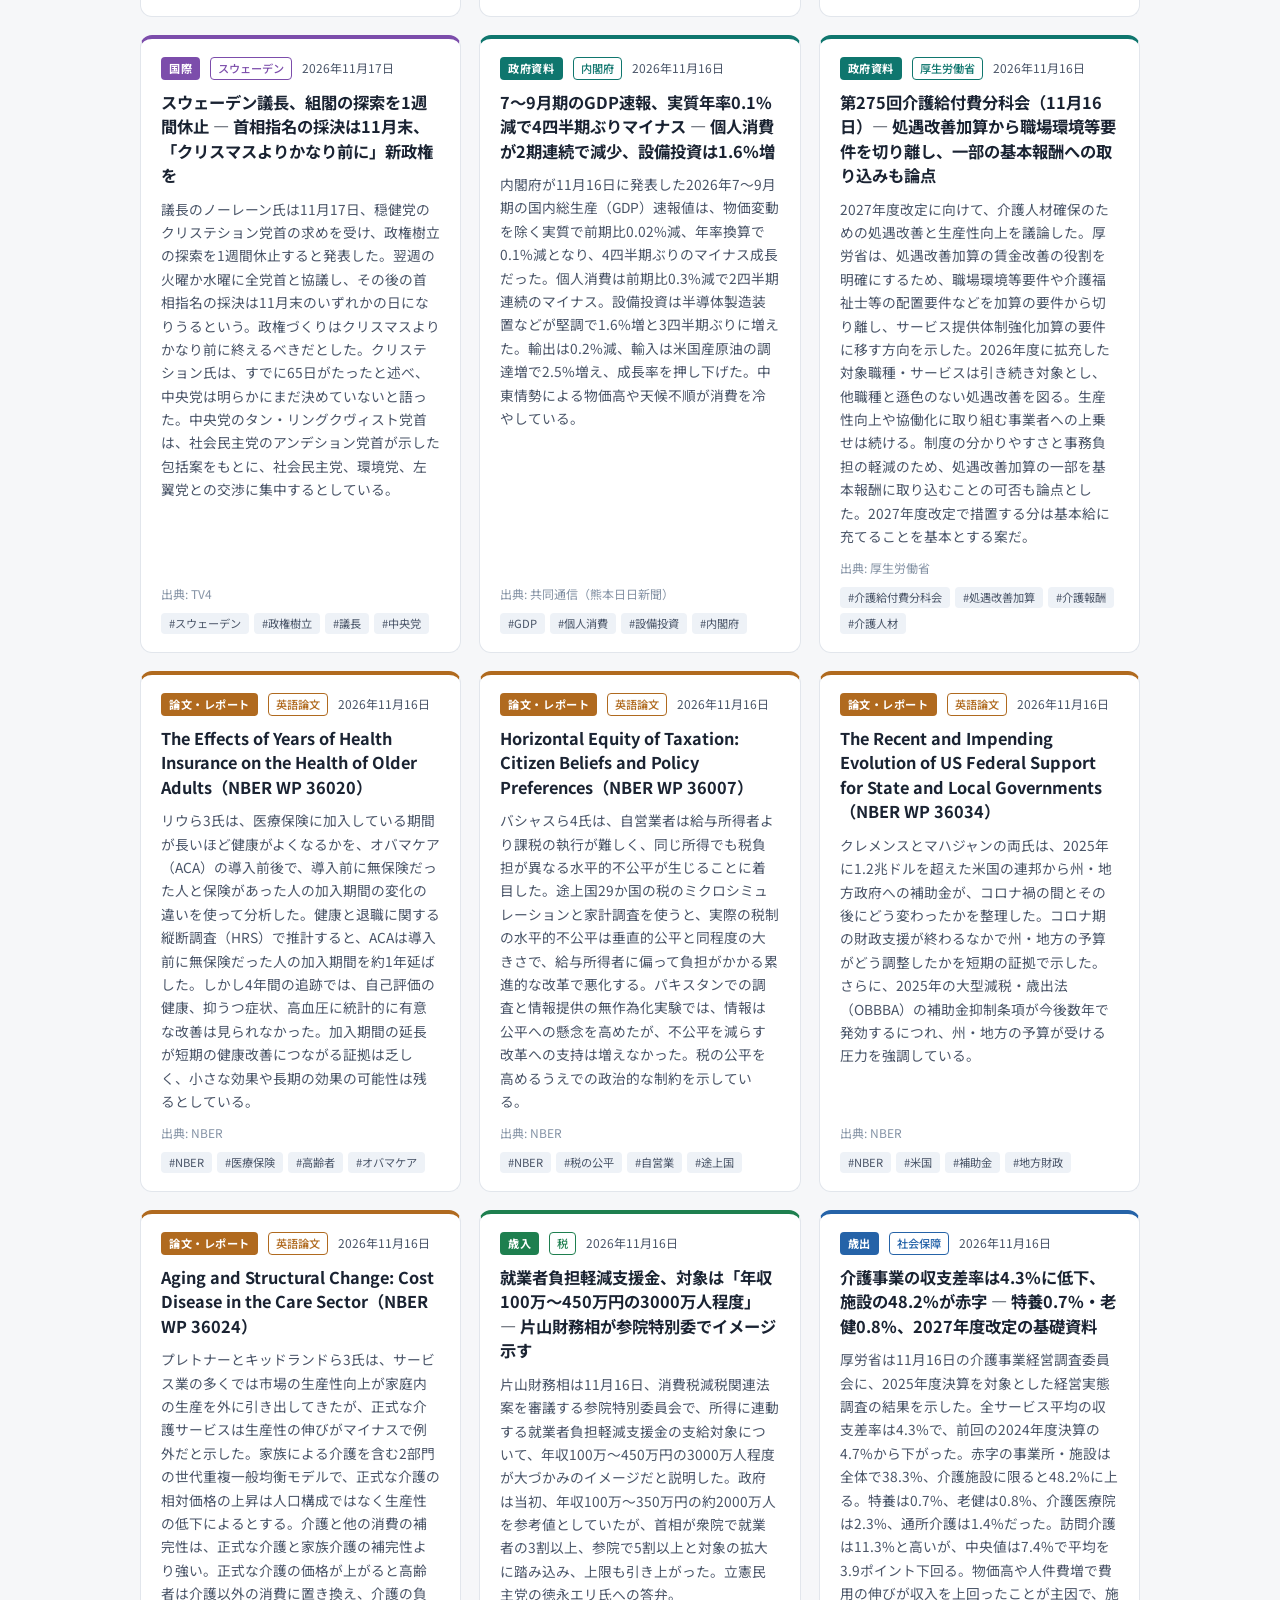
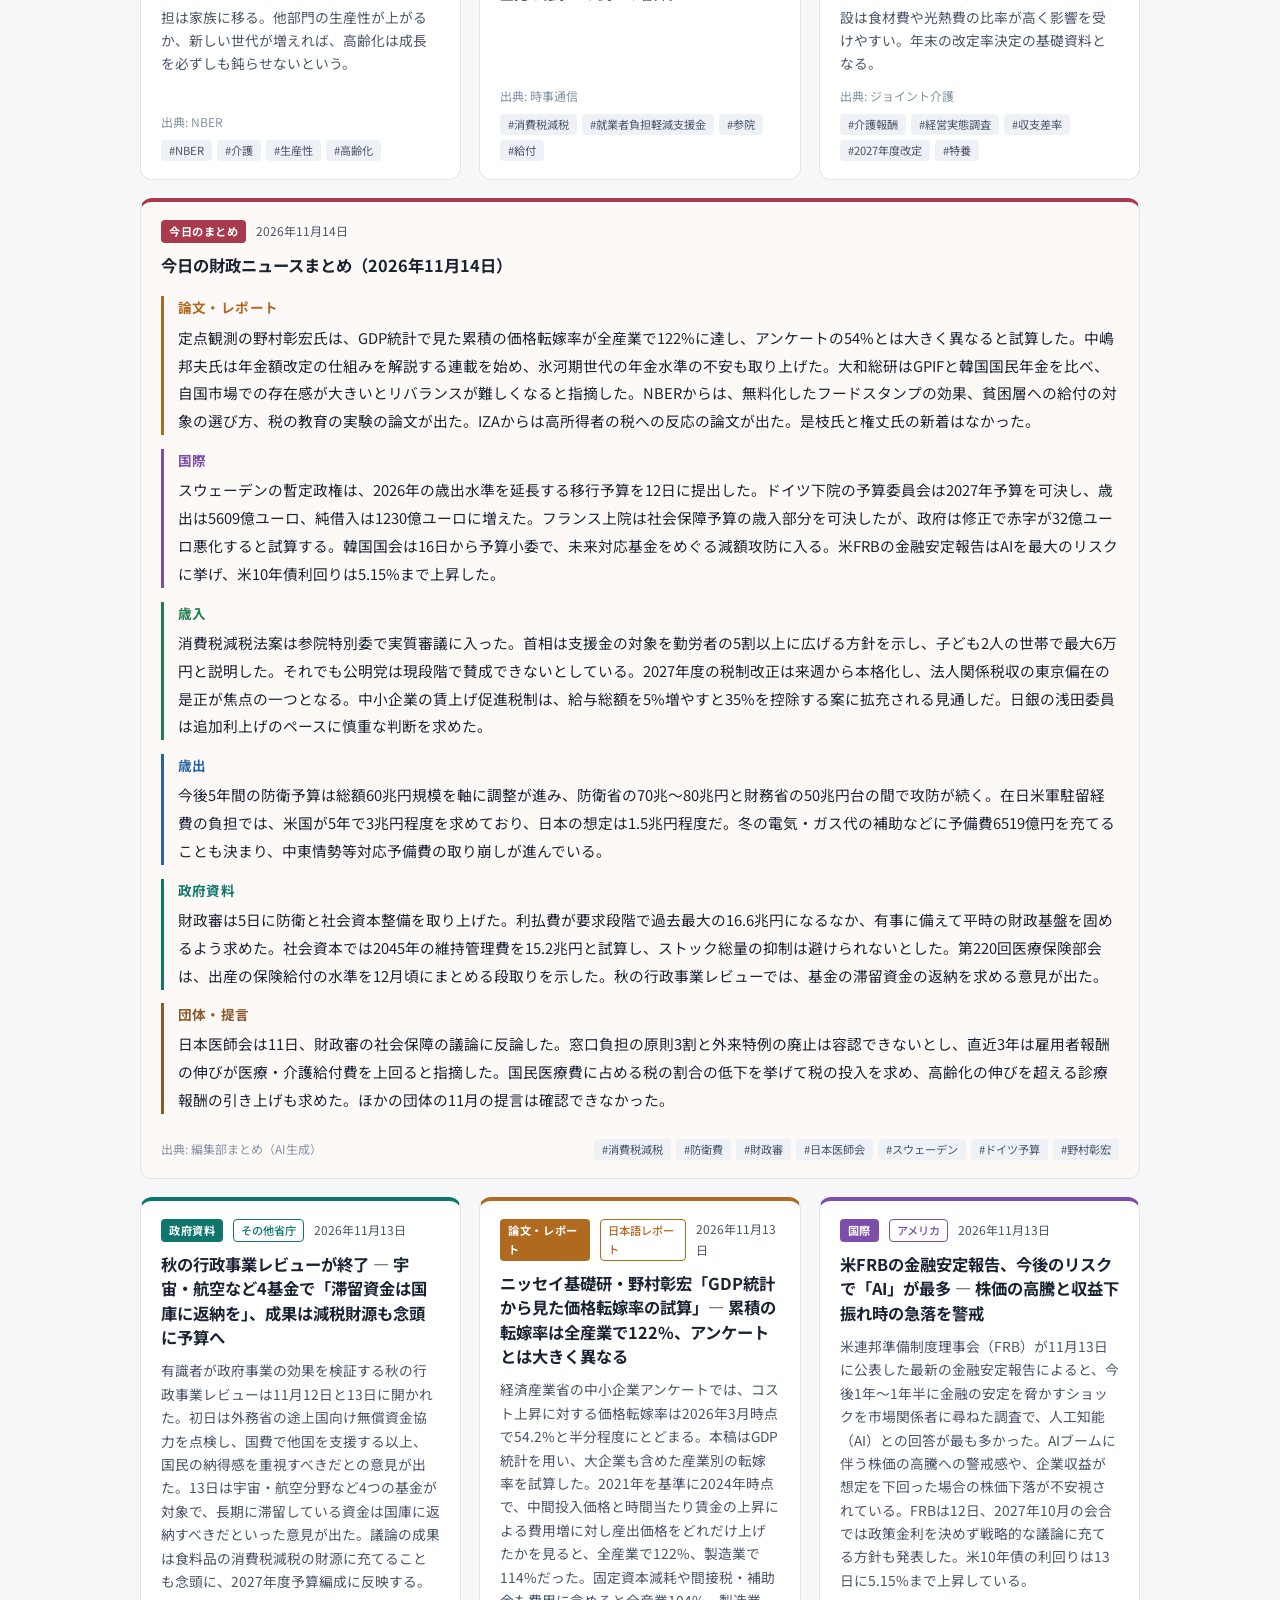
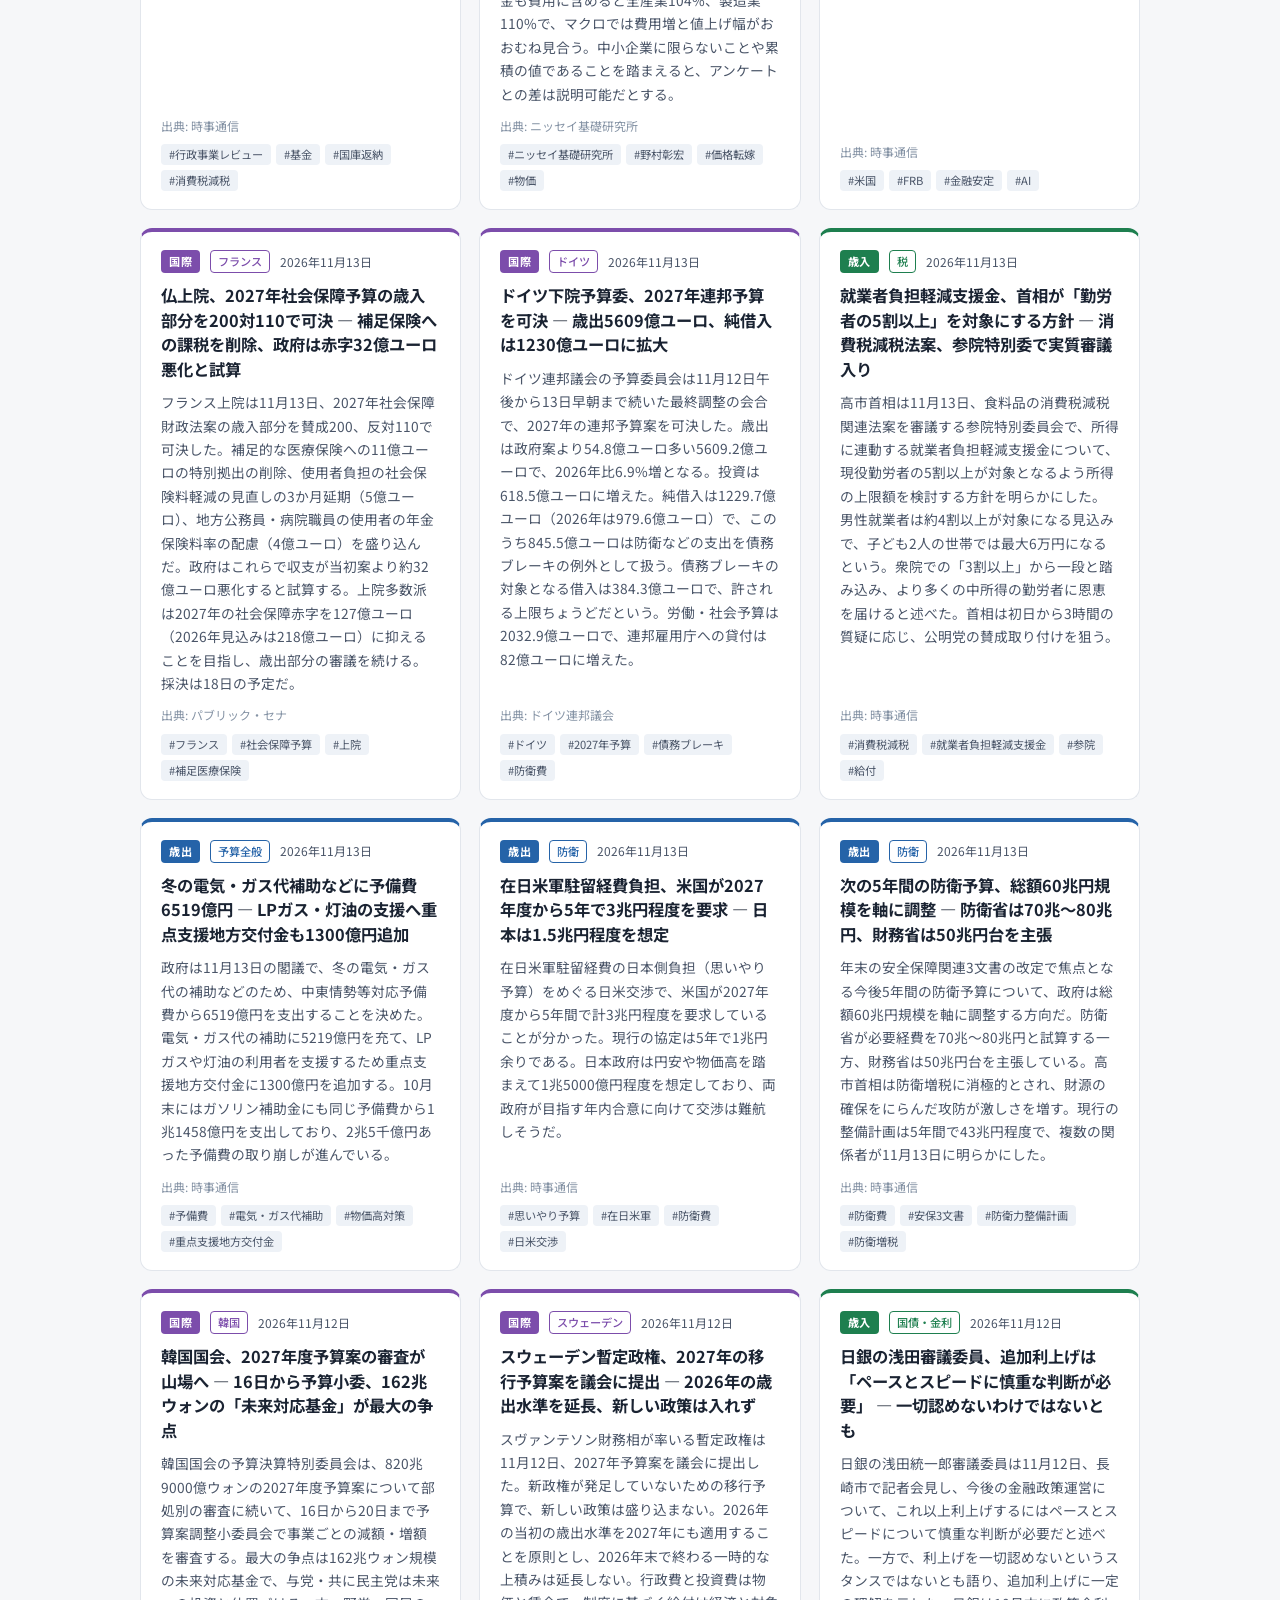
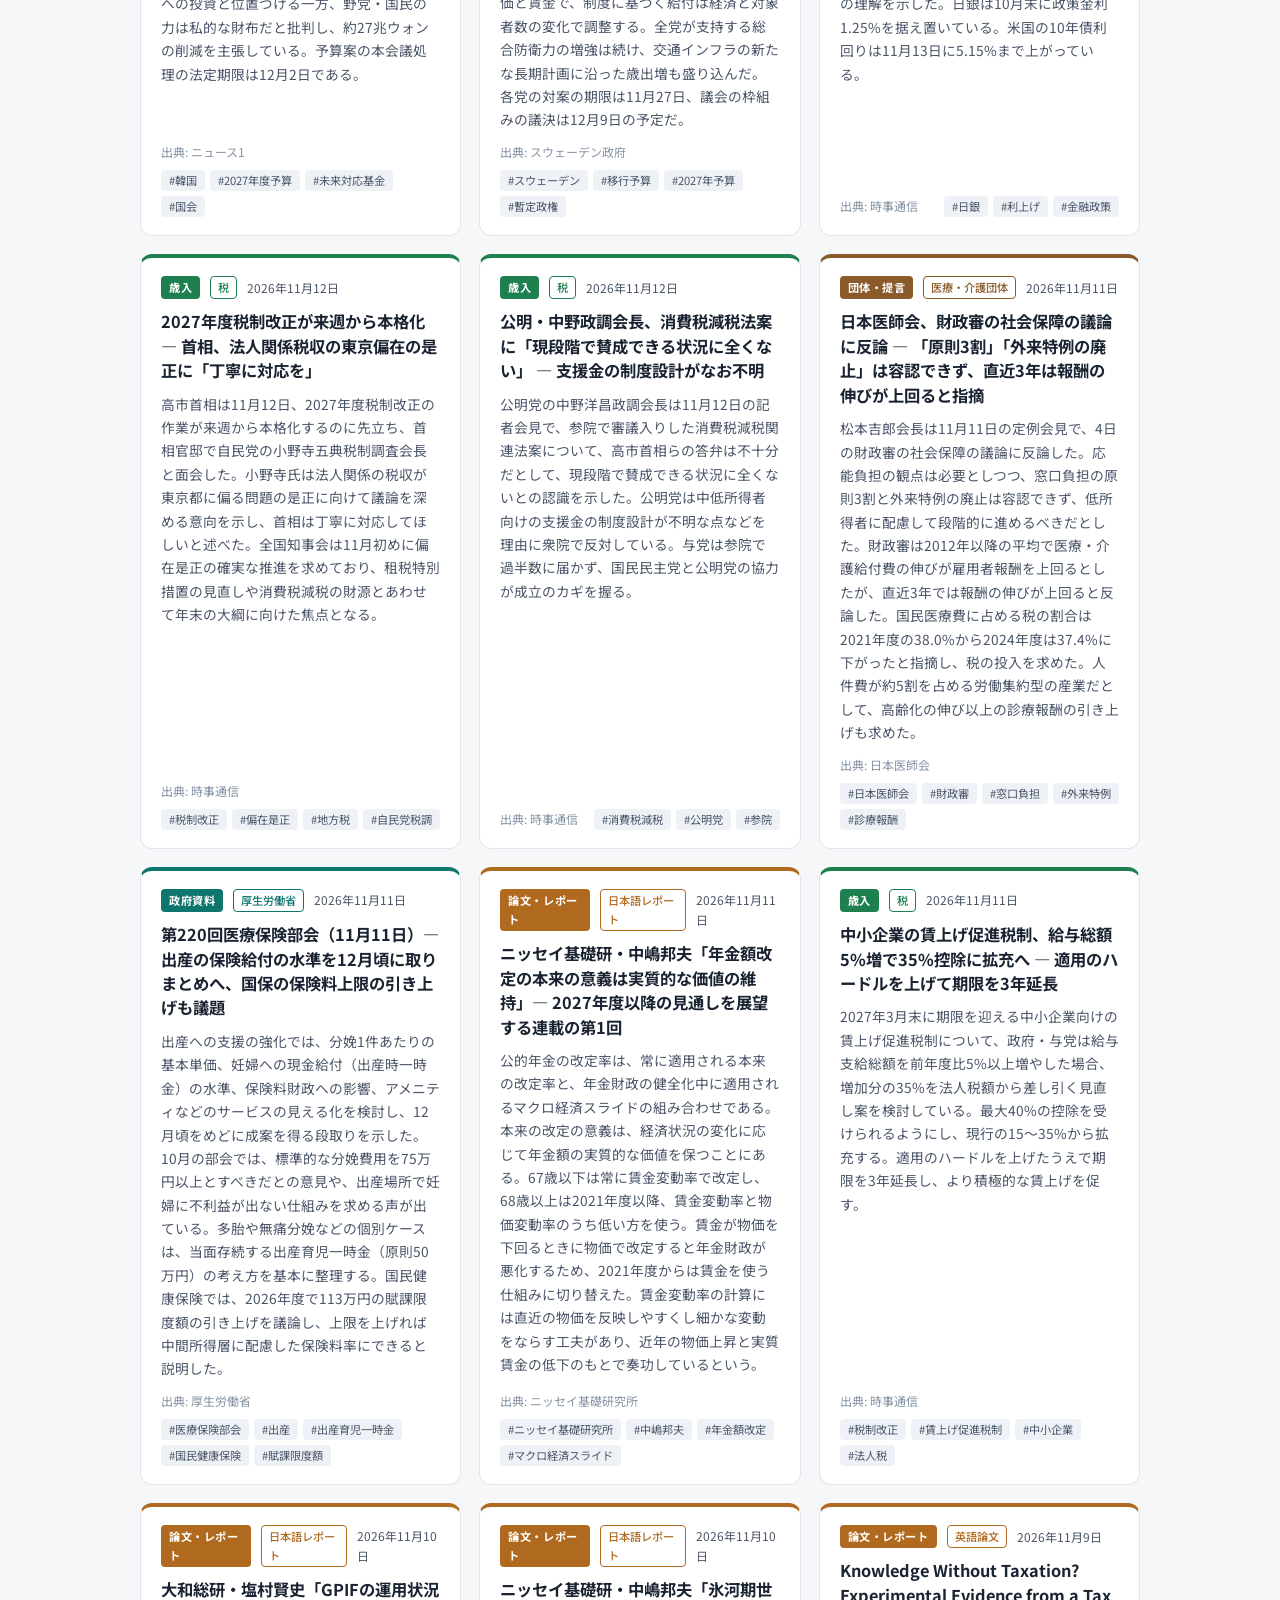
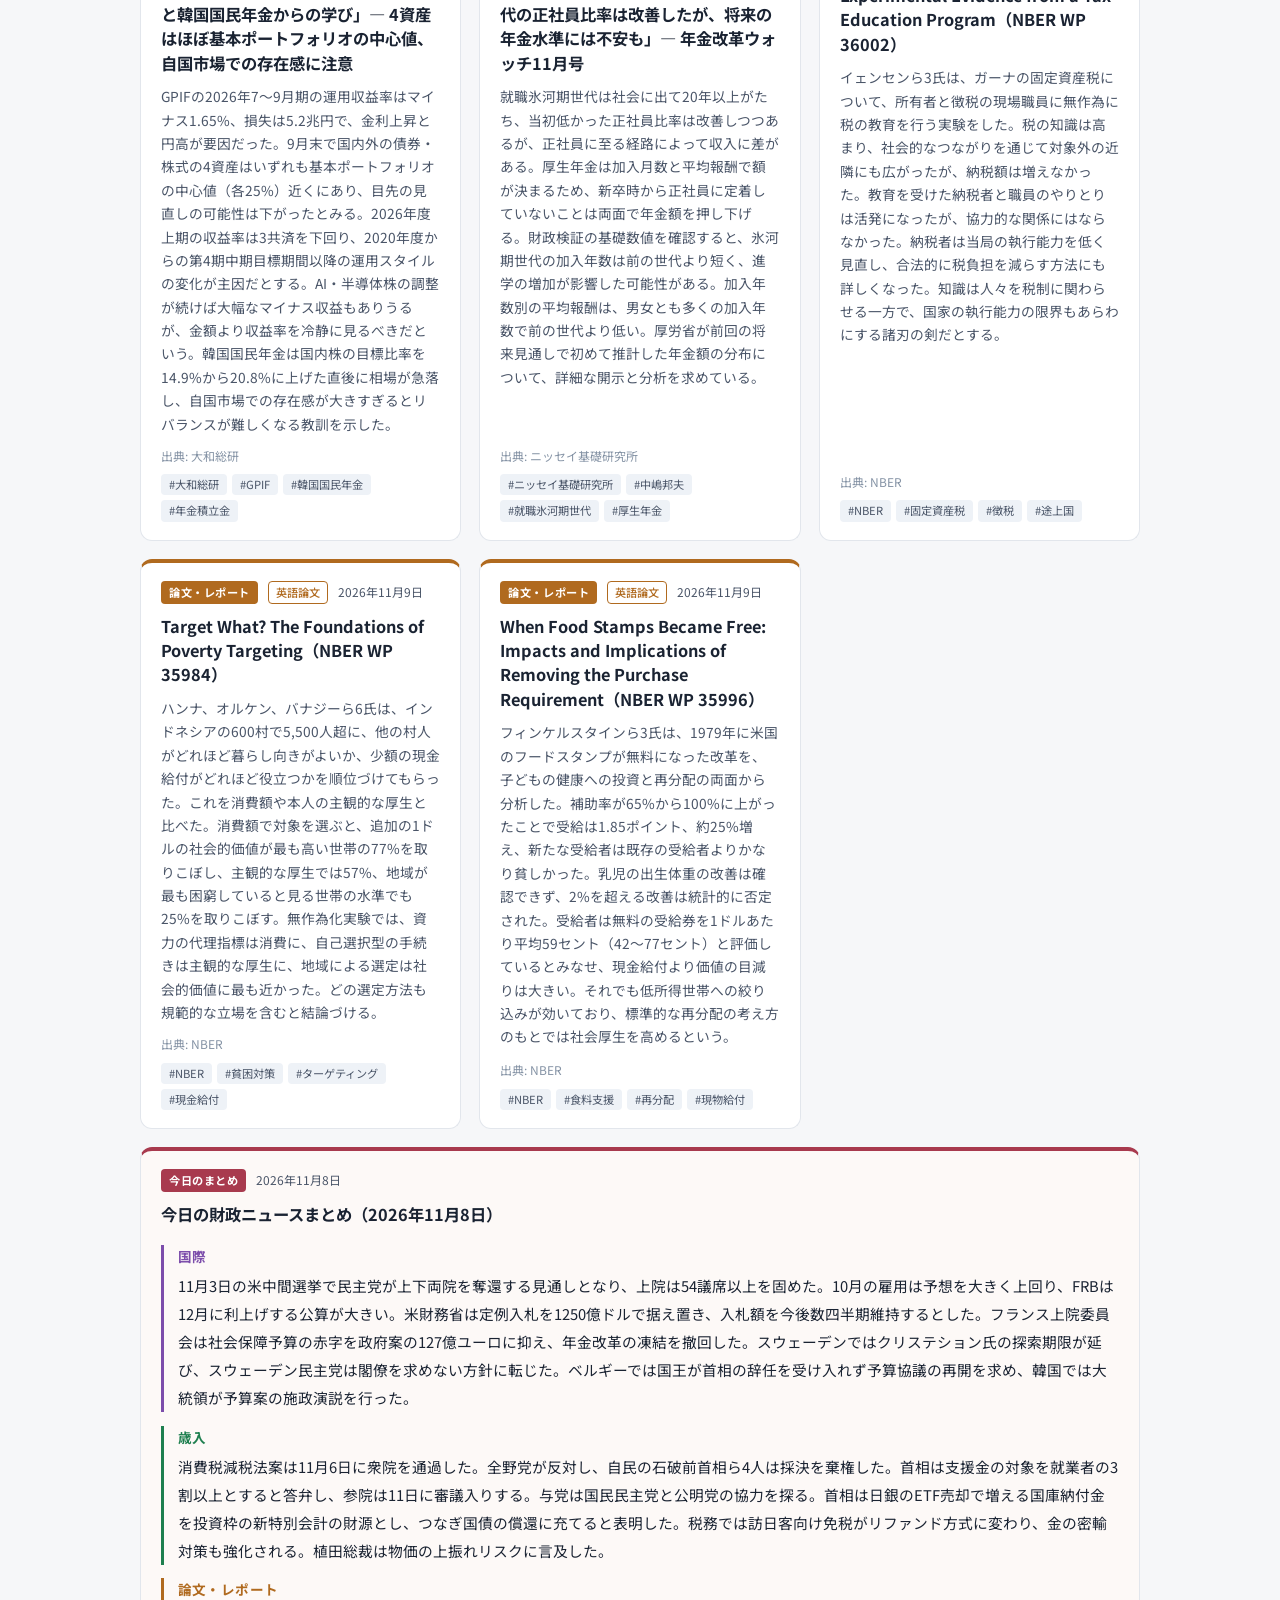
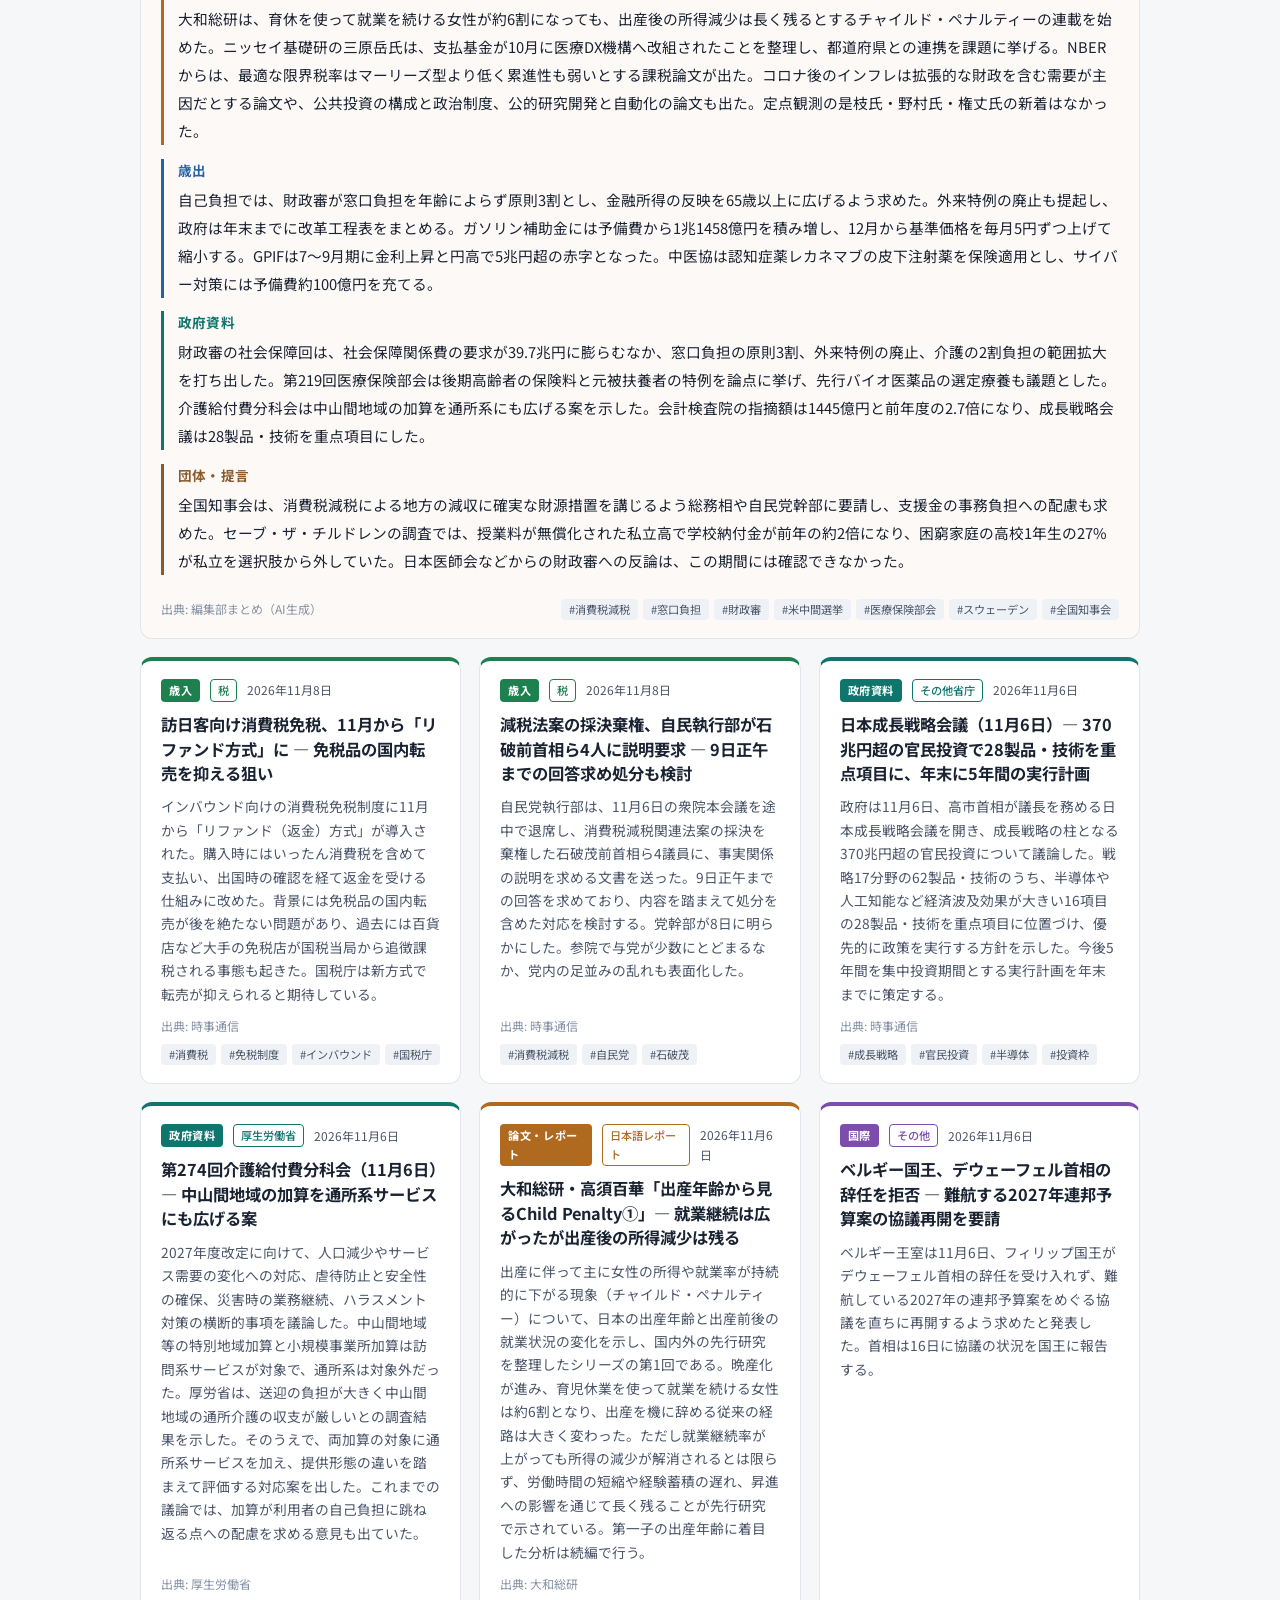
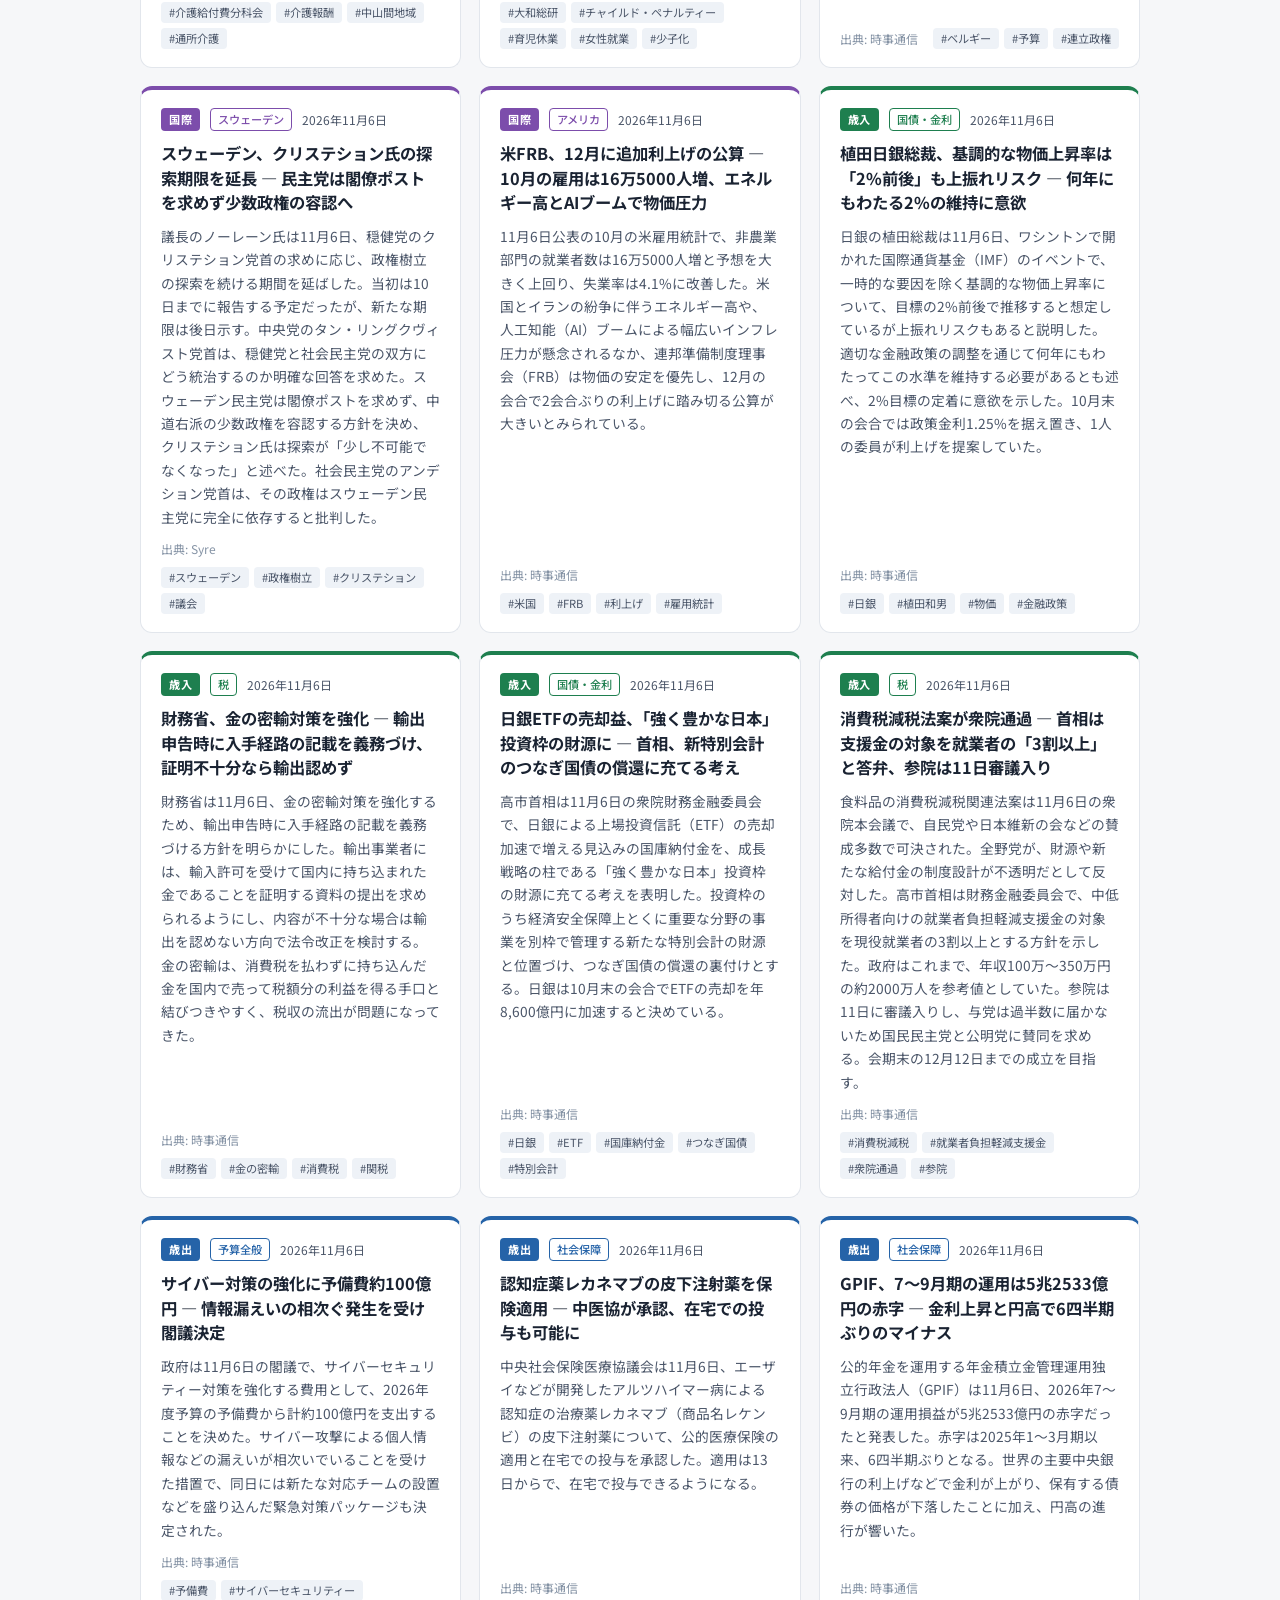
==== commit d692b6e5: "日本経済ダッシュボードを追加 Econvitalsを参考に、物価・賃金・景気・金利の主要指標、4つの問い、グラフと表を japan.html にまとめた。データは scripts/update_jap" ====
--- a/index.html
+++ b/index.html
@@ -17,7 +17,7 @@
         <h1 class="site-title"><span class="title-mark">¥</span> 財政情報ポータル</h1>
         <p class="site-subtitle">Fiscal Policy Watch — 日本と世界の財政・社会保障を追う</p>
       </div>
-      <p class="update-info">最終更新: <time id="last-updated">読み込み中…</time>｜AIが毎日自動収集・要約<a class="header-link" href="market.html">📈 市場データ（PER・国債利回り・スプレッド）</a><a class="header-link" href="feature-kogaku.html">📌 特集：高額療養費</a></p>
+      <p class="update-info">最終更新: <time id="last-updated">読み込み中…</time>｜AIが毎日自動収集・要約<a class="header-link" href="market.html">📈 市場データ（PER・国債利回り・スプレッド）</a><a class="header-link" href="feature-kogaku.html">📌 特集：高額療養費</a><a class="header-link" href="japan.html">📊 日本経済ダッシュボード</a></p>
     </div>
   </header>
 
--- a/assets/style.css
+++ b/assets/style.css
@@ -618,3 +618,31 @@
   .feature-lead h2 { font-size: 1.15rem; }
   .issue-grid { grid-template-columns: 1fr; }
 }
+
+/* ---------- 日本経済ダッシュボード ---------- */
+.kpi-grid { display: grid; grid-template-columns: repeat(auto-fill, minmax(180px, 1fr)); gap: 10px; margin-top: 12px; }
+.kpi { border: 1px solid var(--border); border-radius: 10px; padding: 10px 12px; background: var(--card-bg); }
+.kpi-label { font-size: 0.76rem; font-weight: 700; color: var(--ink-light); line-height: 1.4; }
+.kpi-value { font-size: 1.6rem; font-weight: 900; color: var(--ink); line-height: 1.3; margin-top: 4px; font-variant-numeric: tabular-nums; }
+.kpi-unit { font-size: 0.85rem; font-weight: 700; margin-left: 2px; color: var(--ink-light); }
+.kpi-sub { font-size: 0.72rem; color: var(--ink-light); line-height: 1.5; }
+.kpi-date { font-size: 0.72rem; color: var(--accent); font-weight: 700; }
+
+.q-grid { display: grid; grid-template-columns: repeat(2, minmax(0, 1fr)); gap: 12px; }
+.q-card { border: 1px solid var(--border); border-radius: 10px; padding: 12px 14px; background: var(--card-bg); display: flex; flex-direction: column; }
+.q-card h3 { font-size: 0.98rem; color: var(--ink); margin-bottom: 6px; }
+.q-table { width: 100%; border-collapse: collapse; font-size: 0.82rem; }
+.q-table th, .q-table td { padding: 5px 4px; border-bottom: 1px dashed var(--border); vertical-align: top; }
+.q-table th { text-align: left; font-weight: 500; color: var(--ink); }
+.q-table td.num { text-align: right; font-weight: 700; white-space: nowrap; font-variant-numeric: tabular-nums; }
+.q-table td.q-date { text-align: right; font-size: 0.72rem; color: var(--ink-light); white-space: nowrap; }
+.q-note { font-size: 0.76rem; color: var(--ink-light); line-height: 1.7; margin: 8px 0 6px; flex: 1; }
+.q-link { font-size: 0.78rem; color: var(--accent); text-decoration: none; font-weight: 700; }
+.jp-table { scroll-margin-top: 84px; }
+.jp-table .source-table td.num { font-variant-numeric: tabular-nums; }
+
+@media (max-width: 640px) {
+  .kpi-grid { grid-template-columns: repeat(2, minmax(0, 1fr)); }
+  .kpi-value { font-size: 1.3rem; }
+  .q-grid { grid-template-columns: 1fr; }
+}
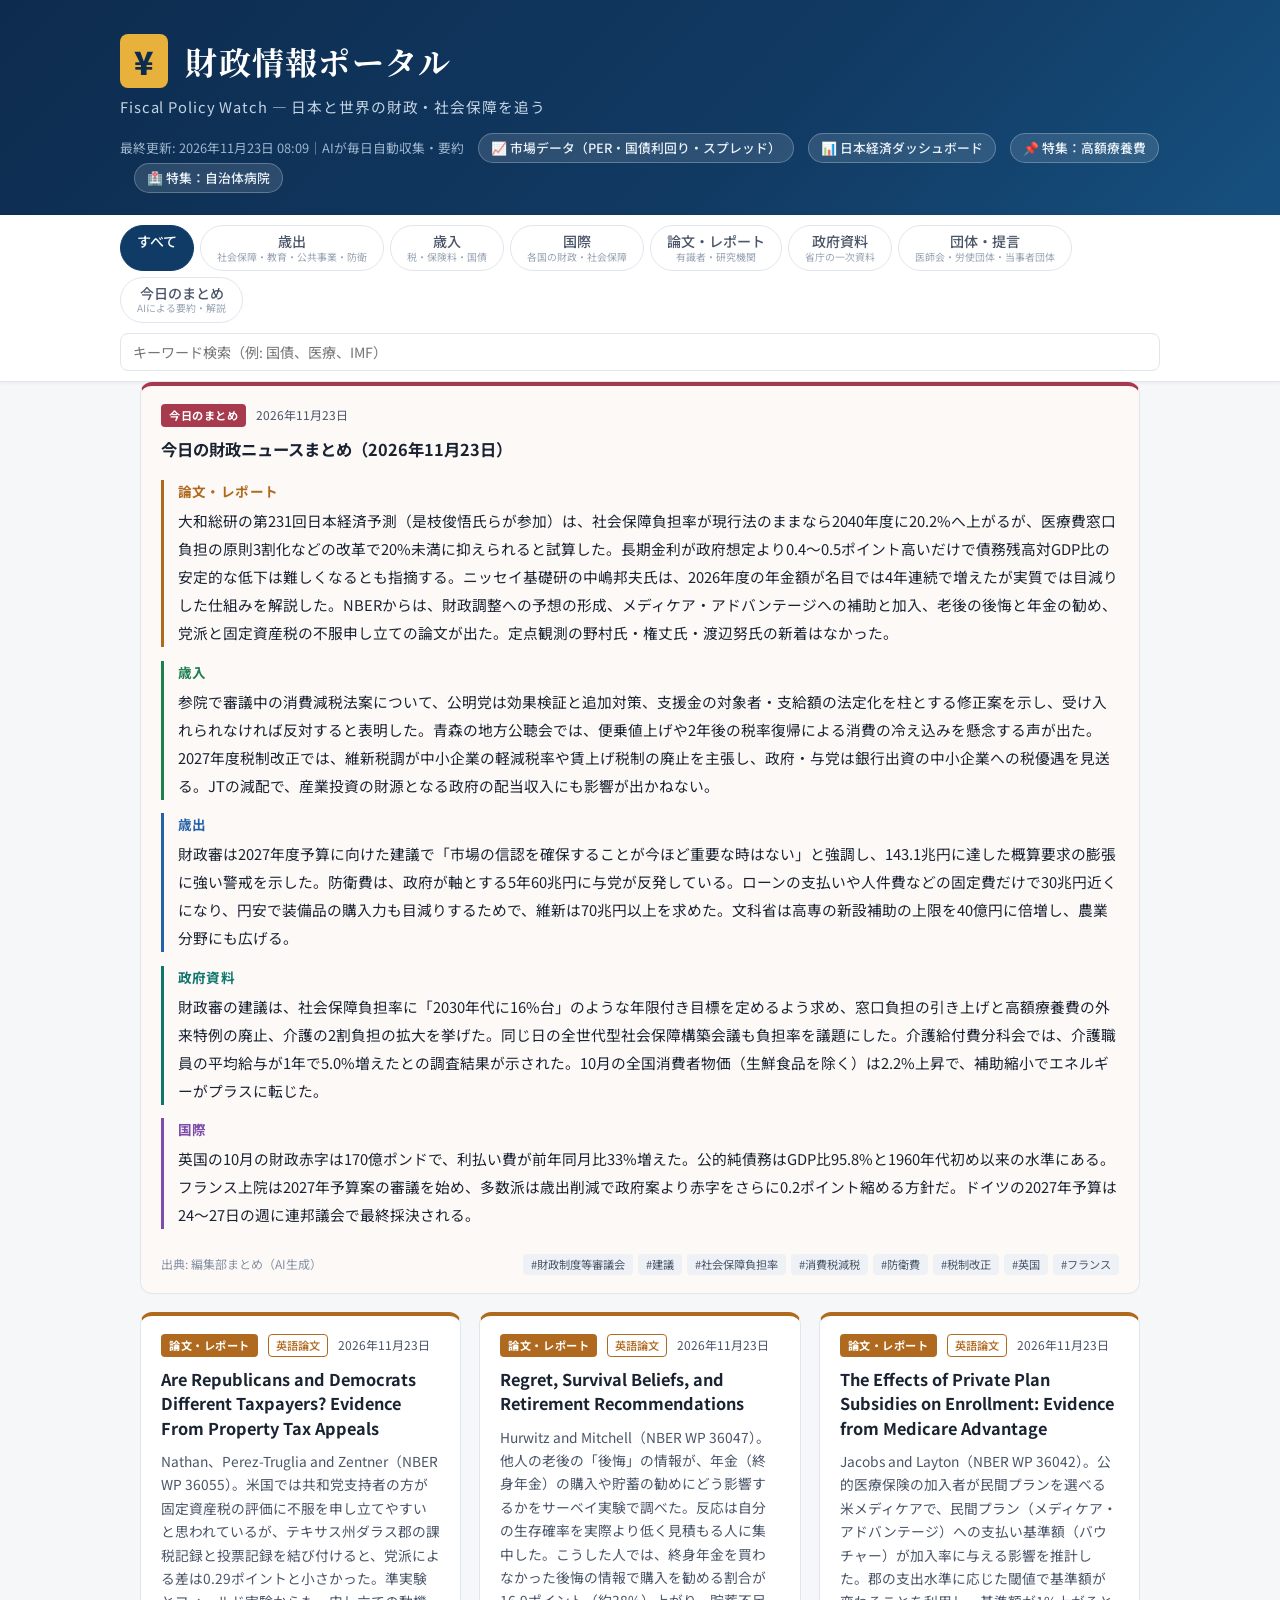
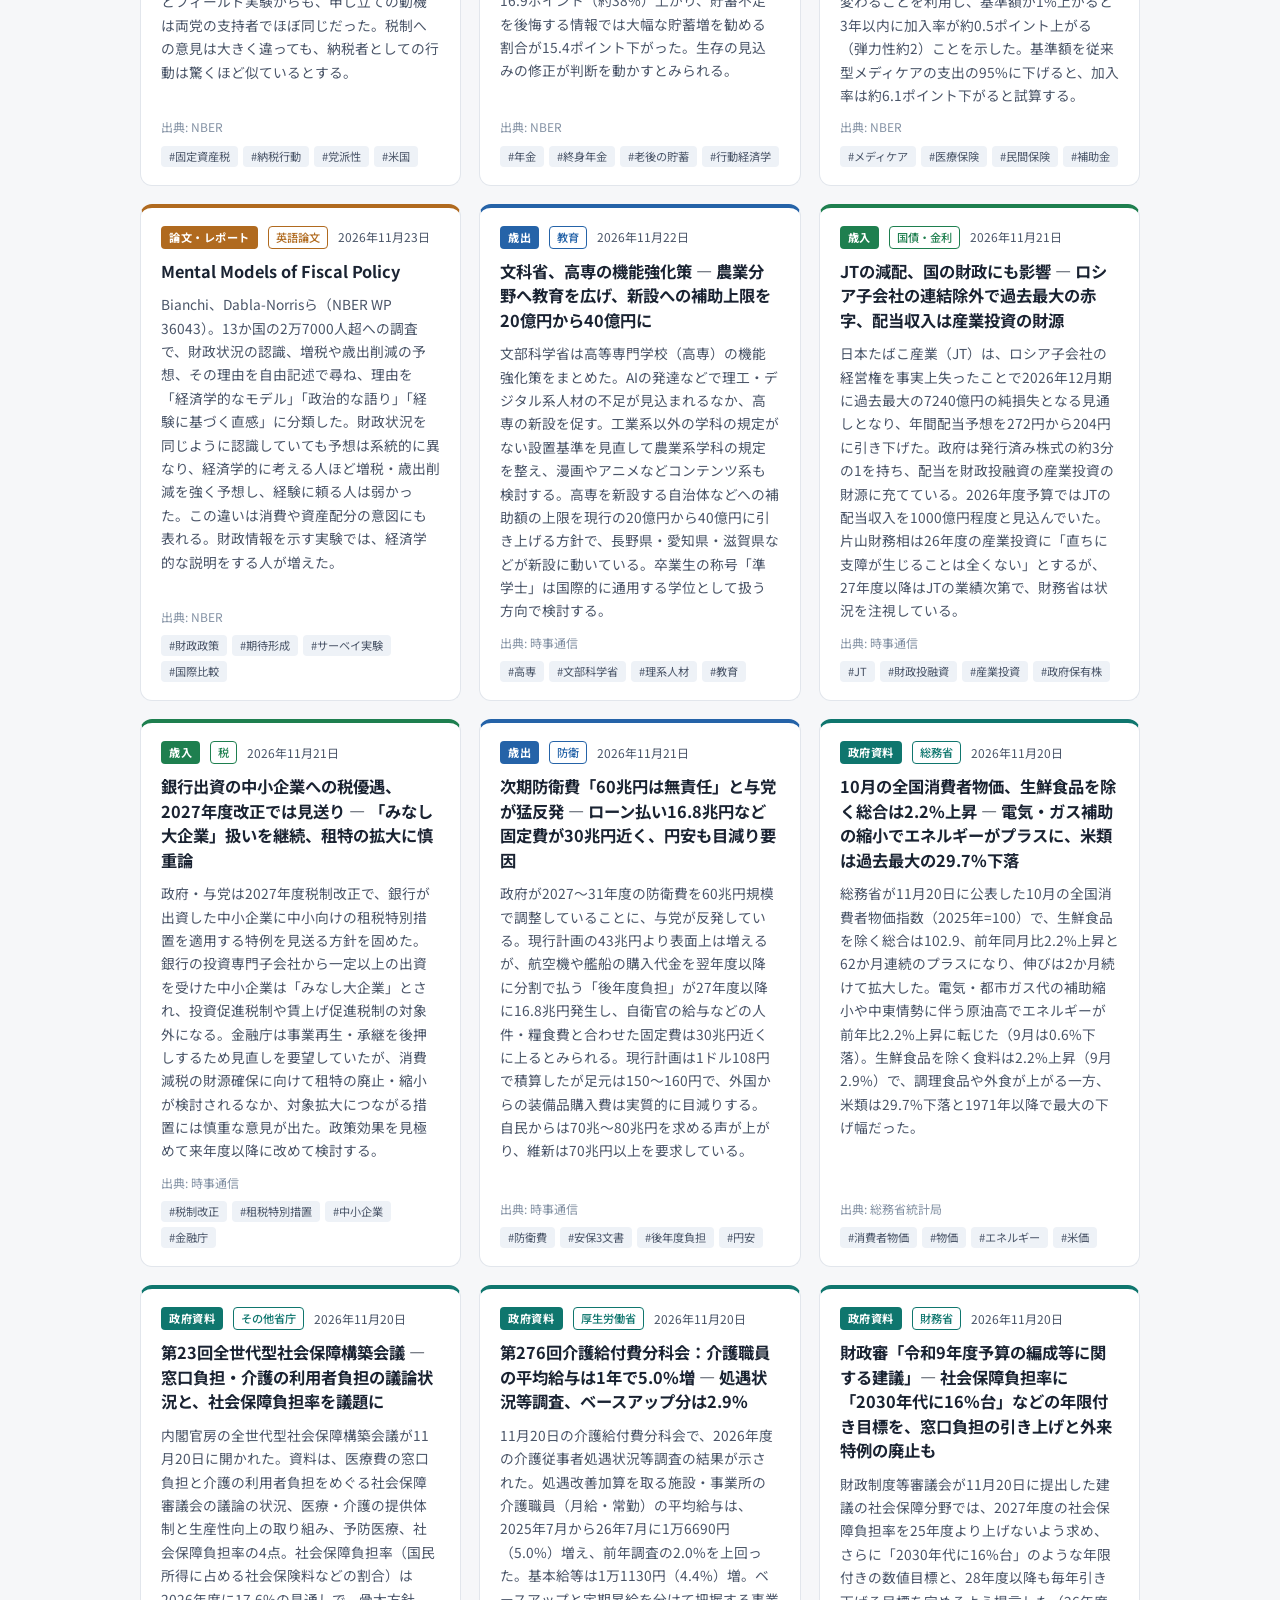
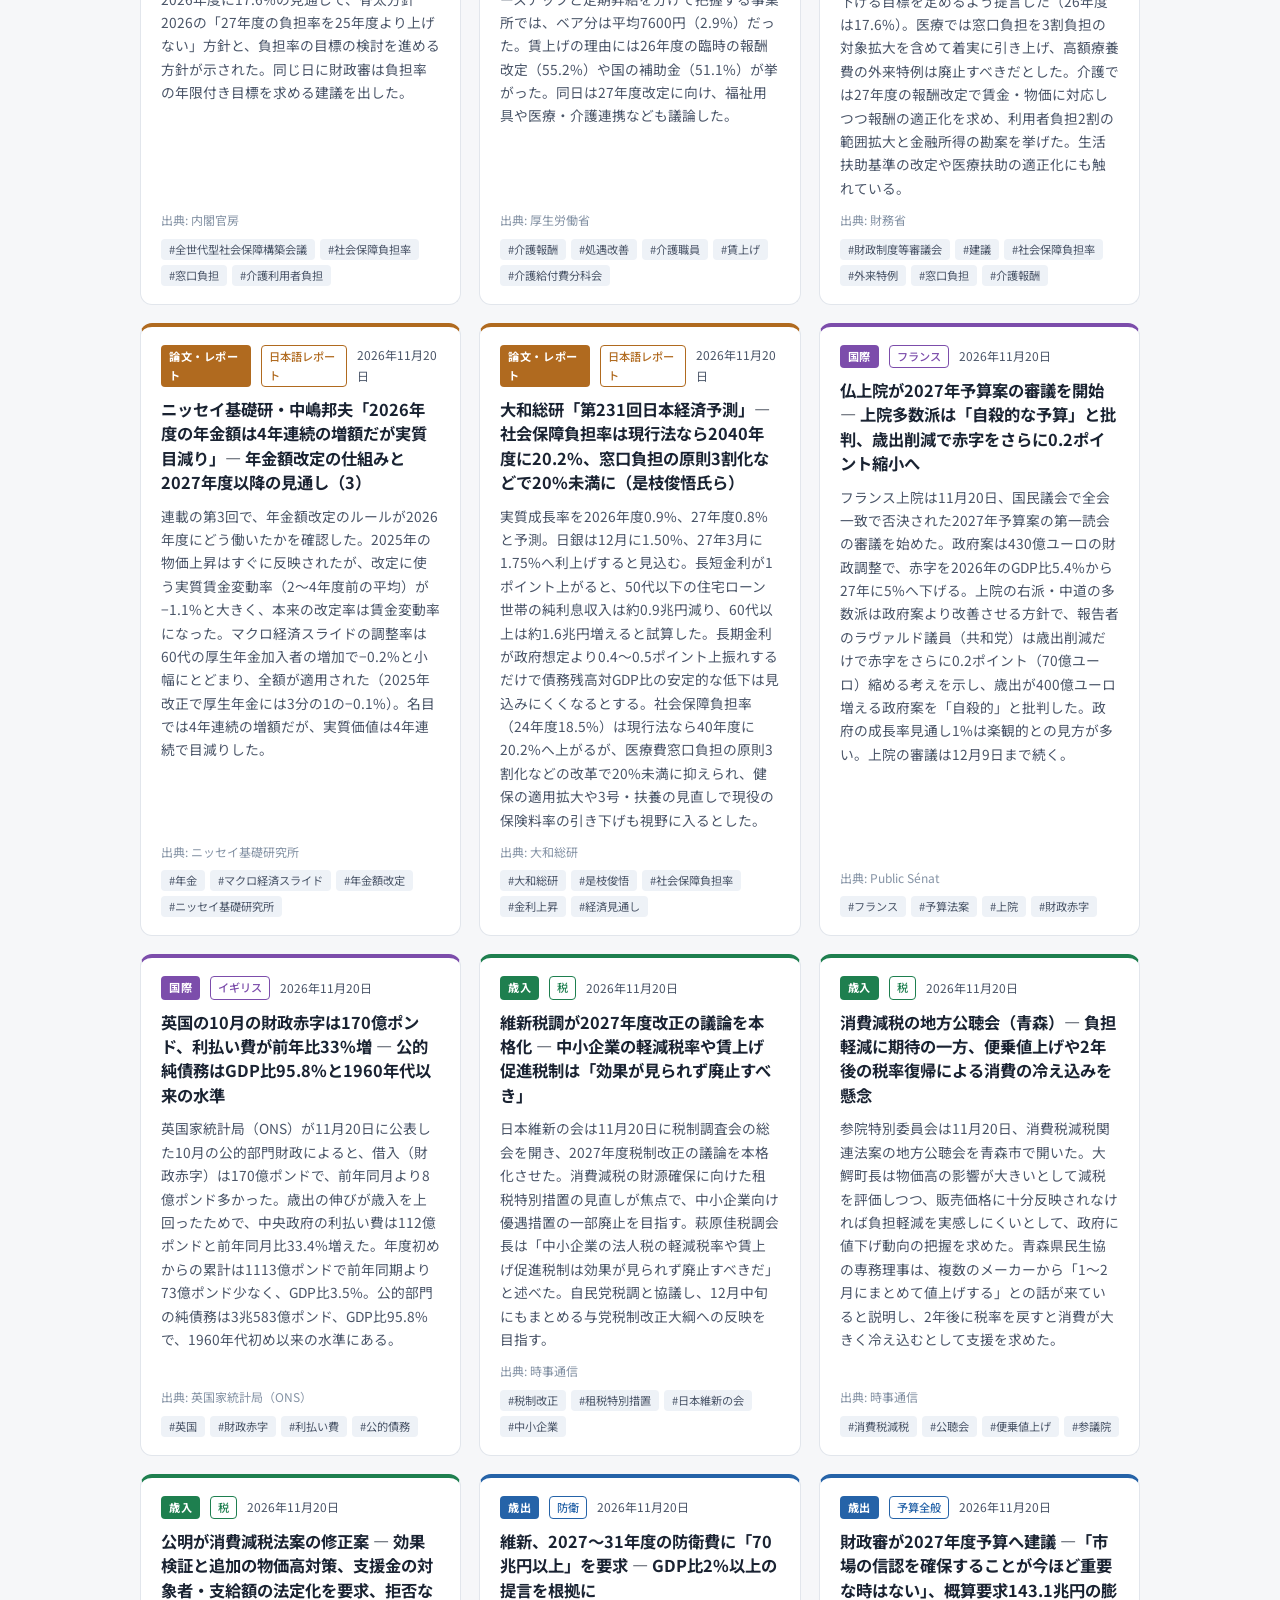
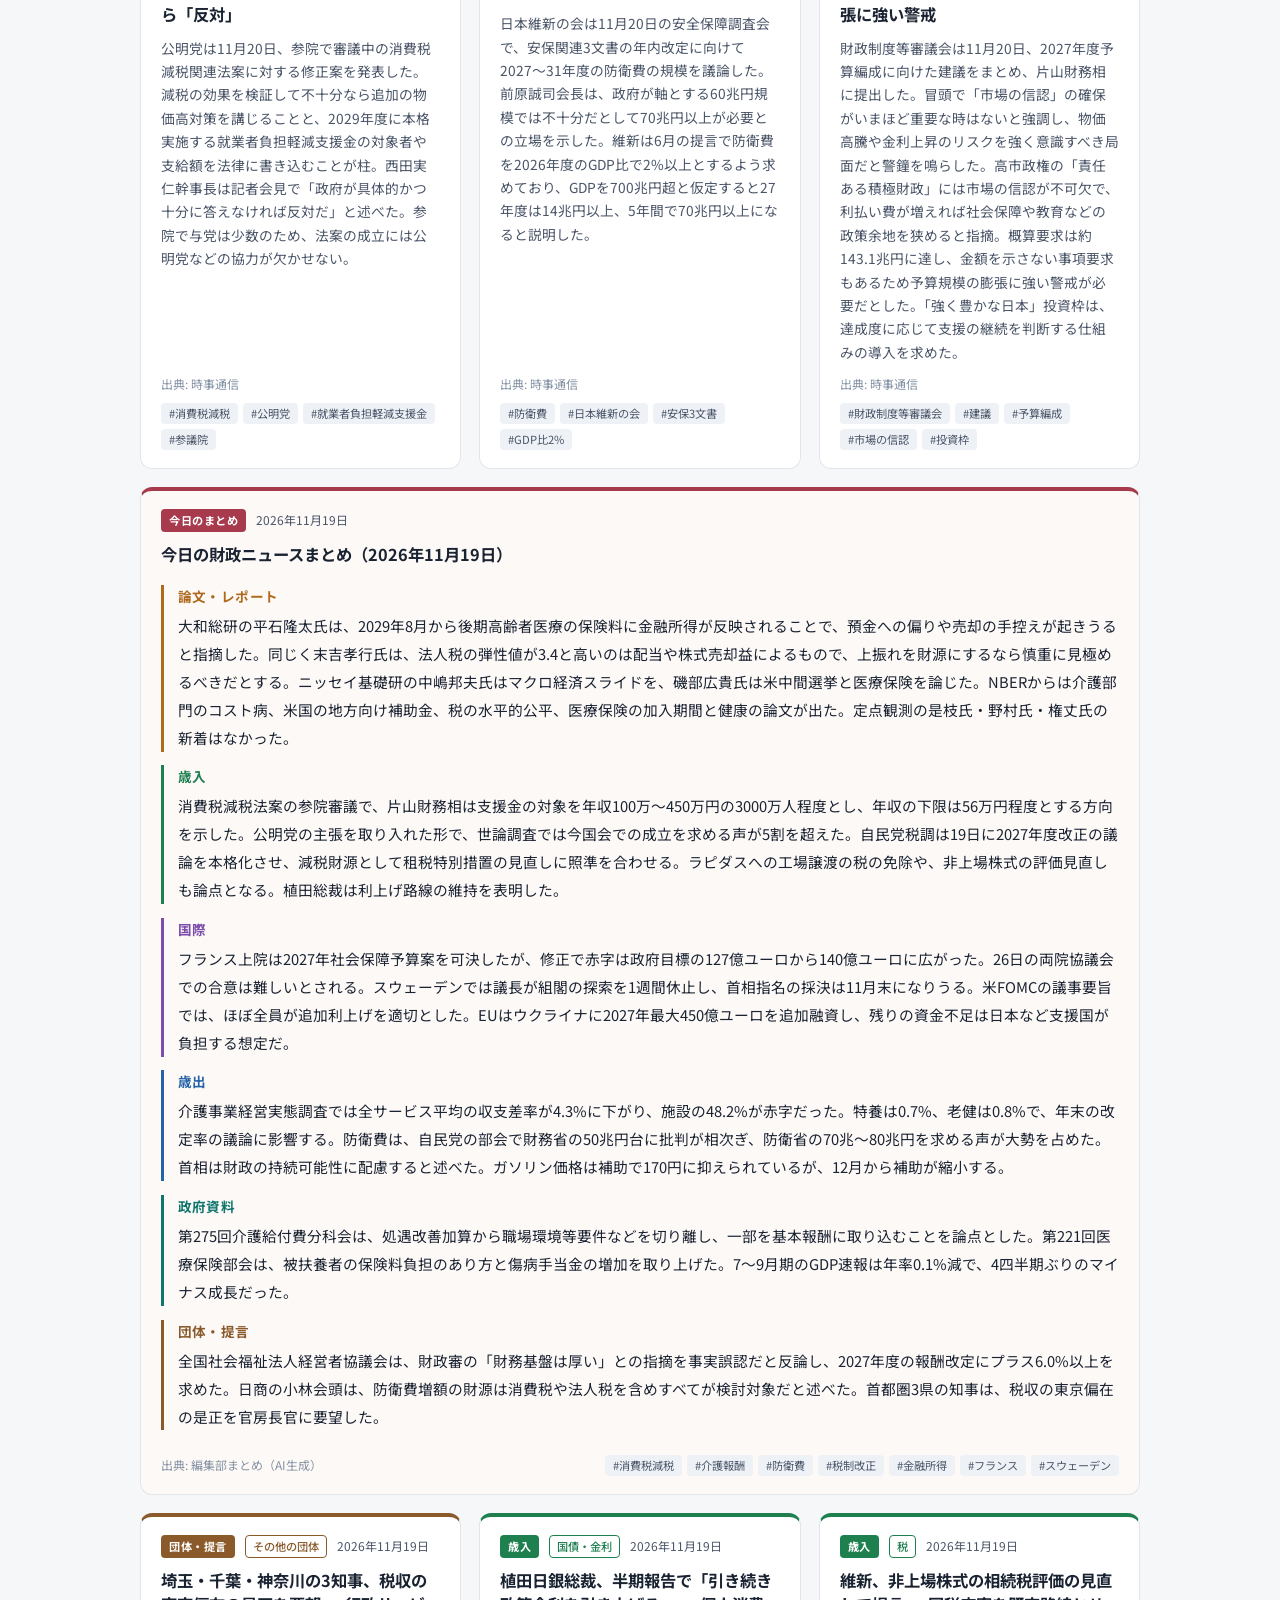
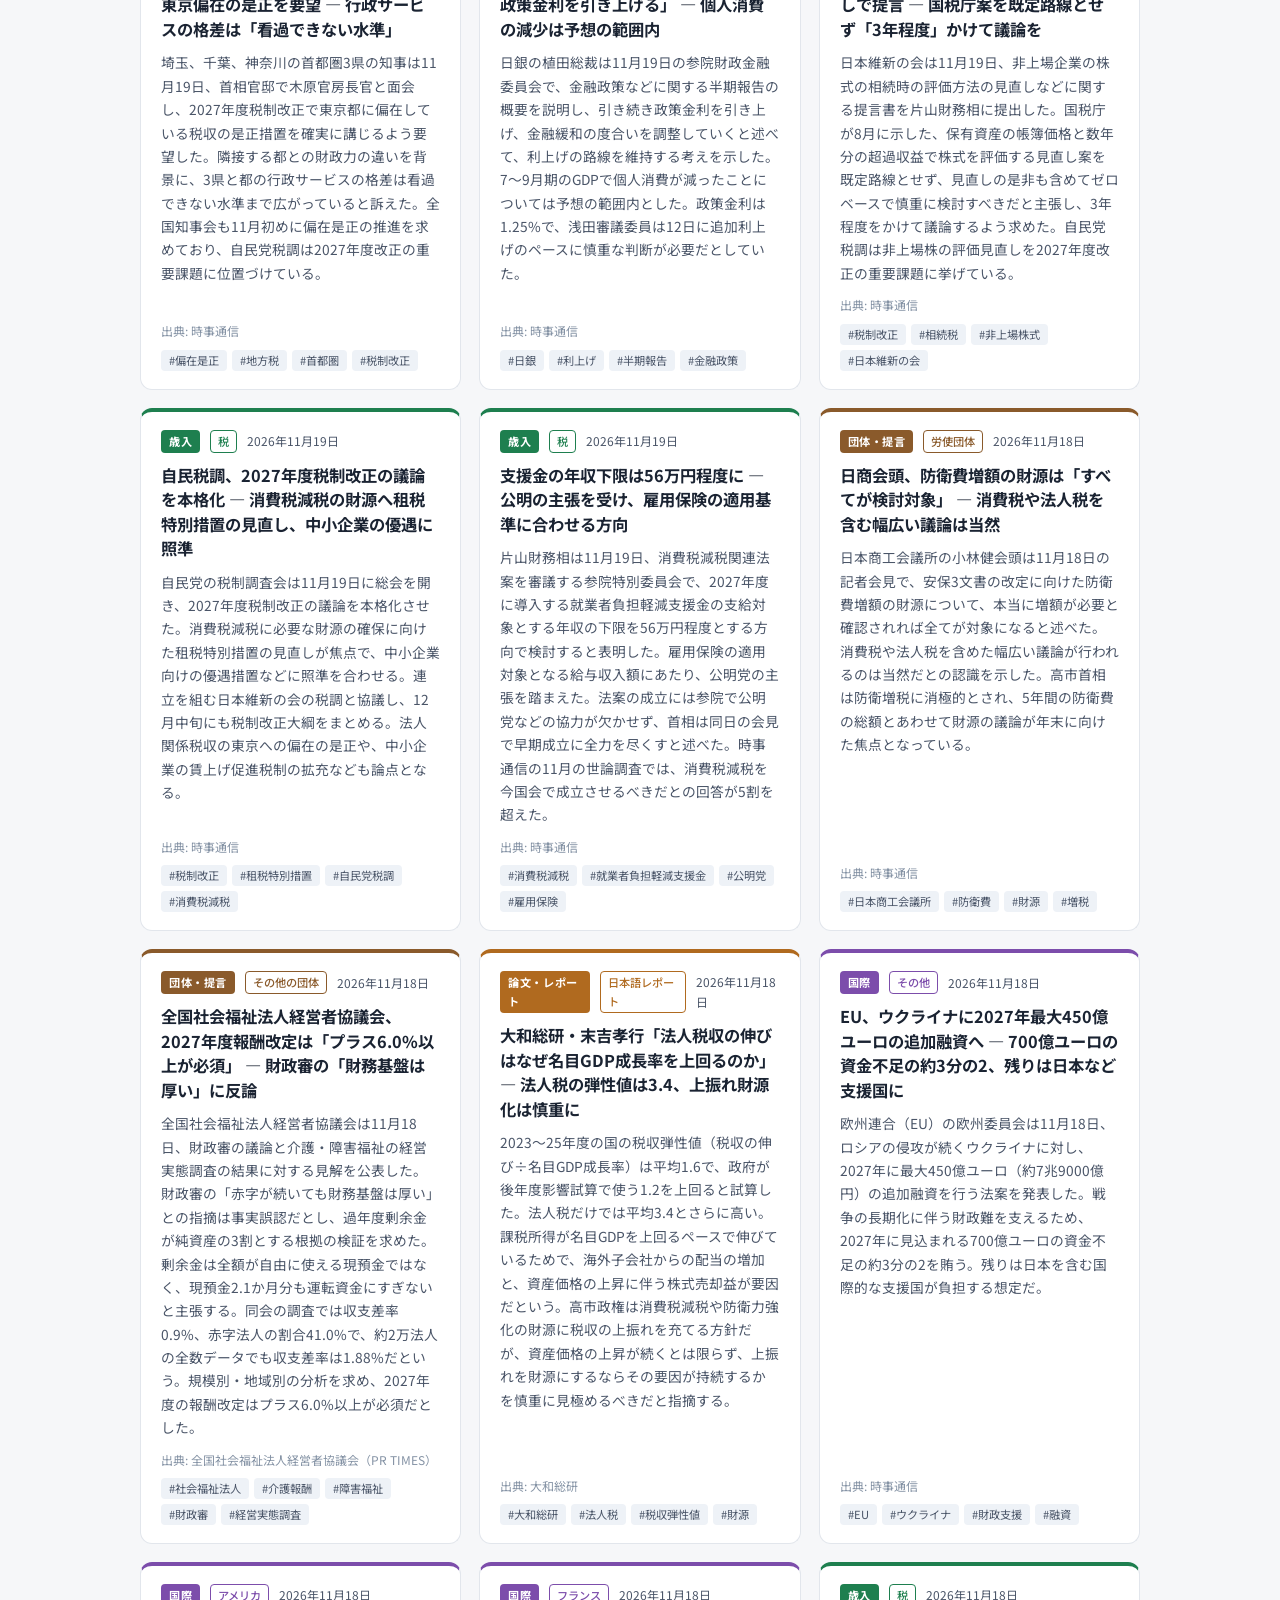
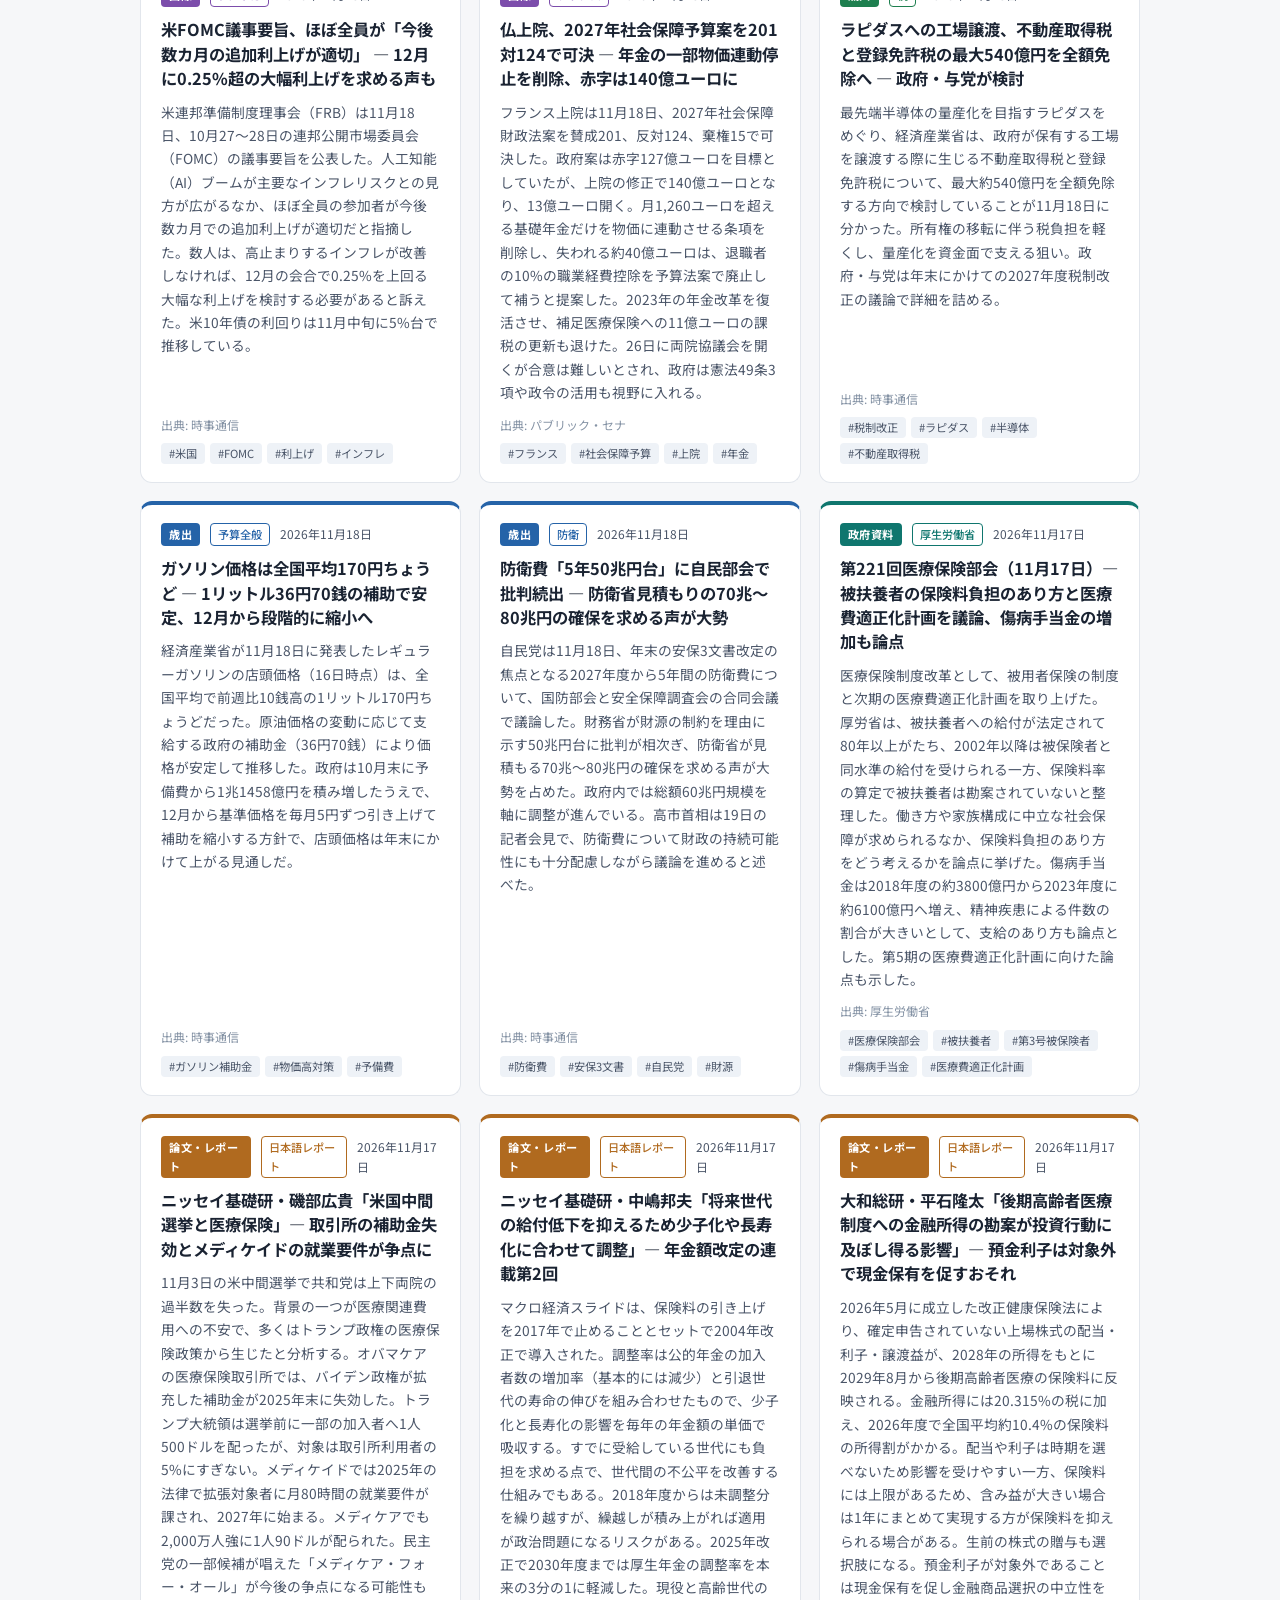
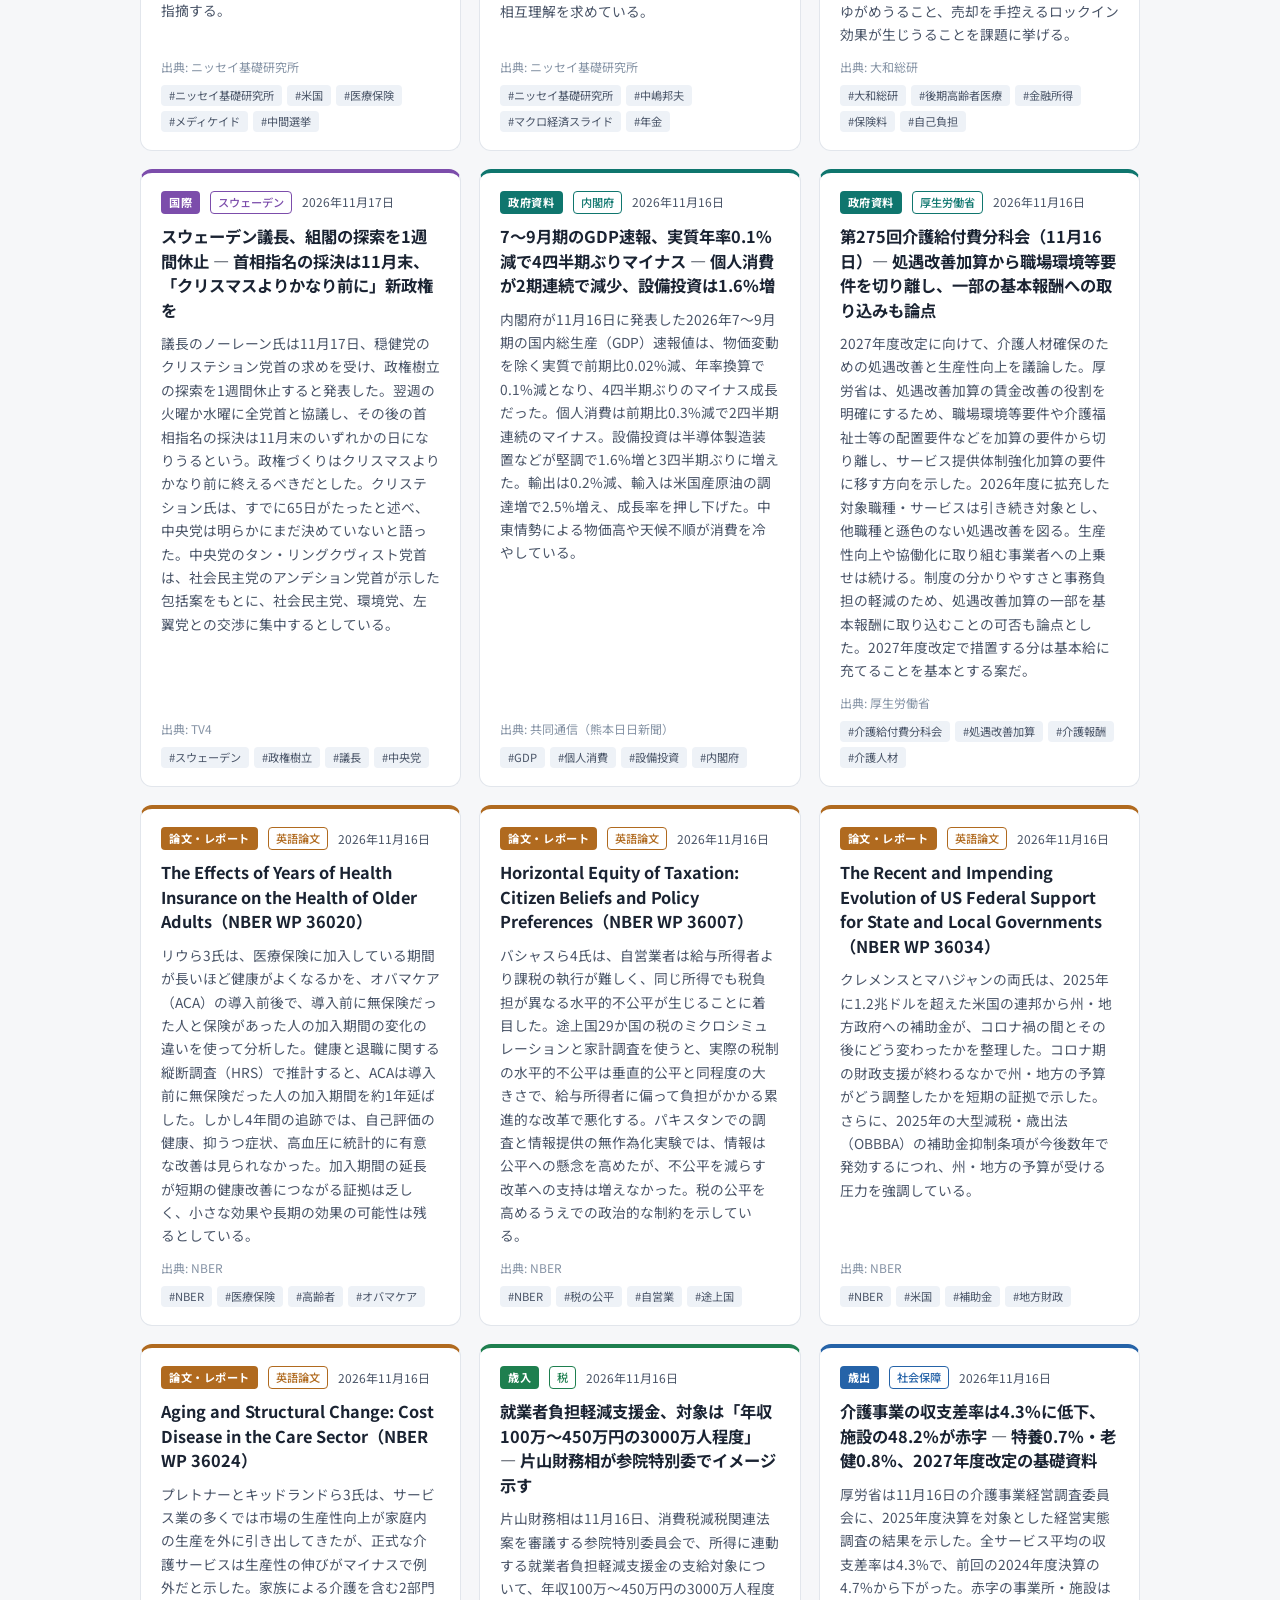
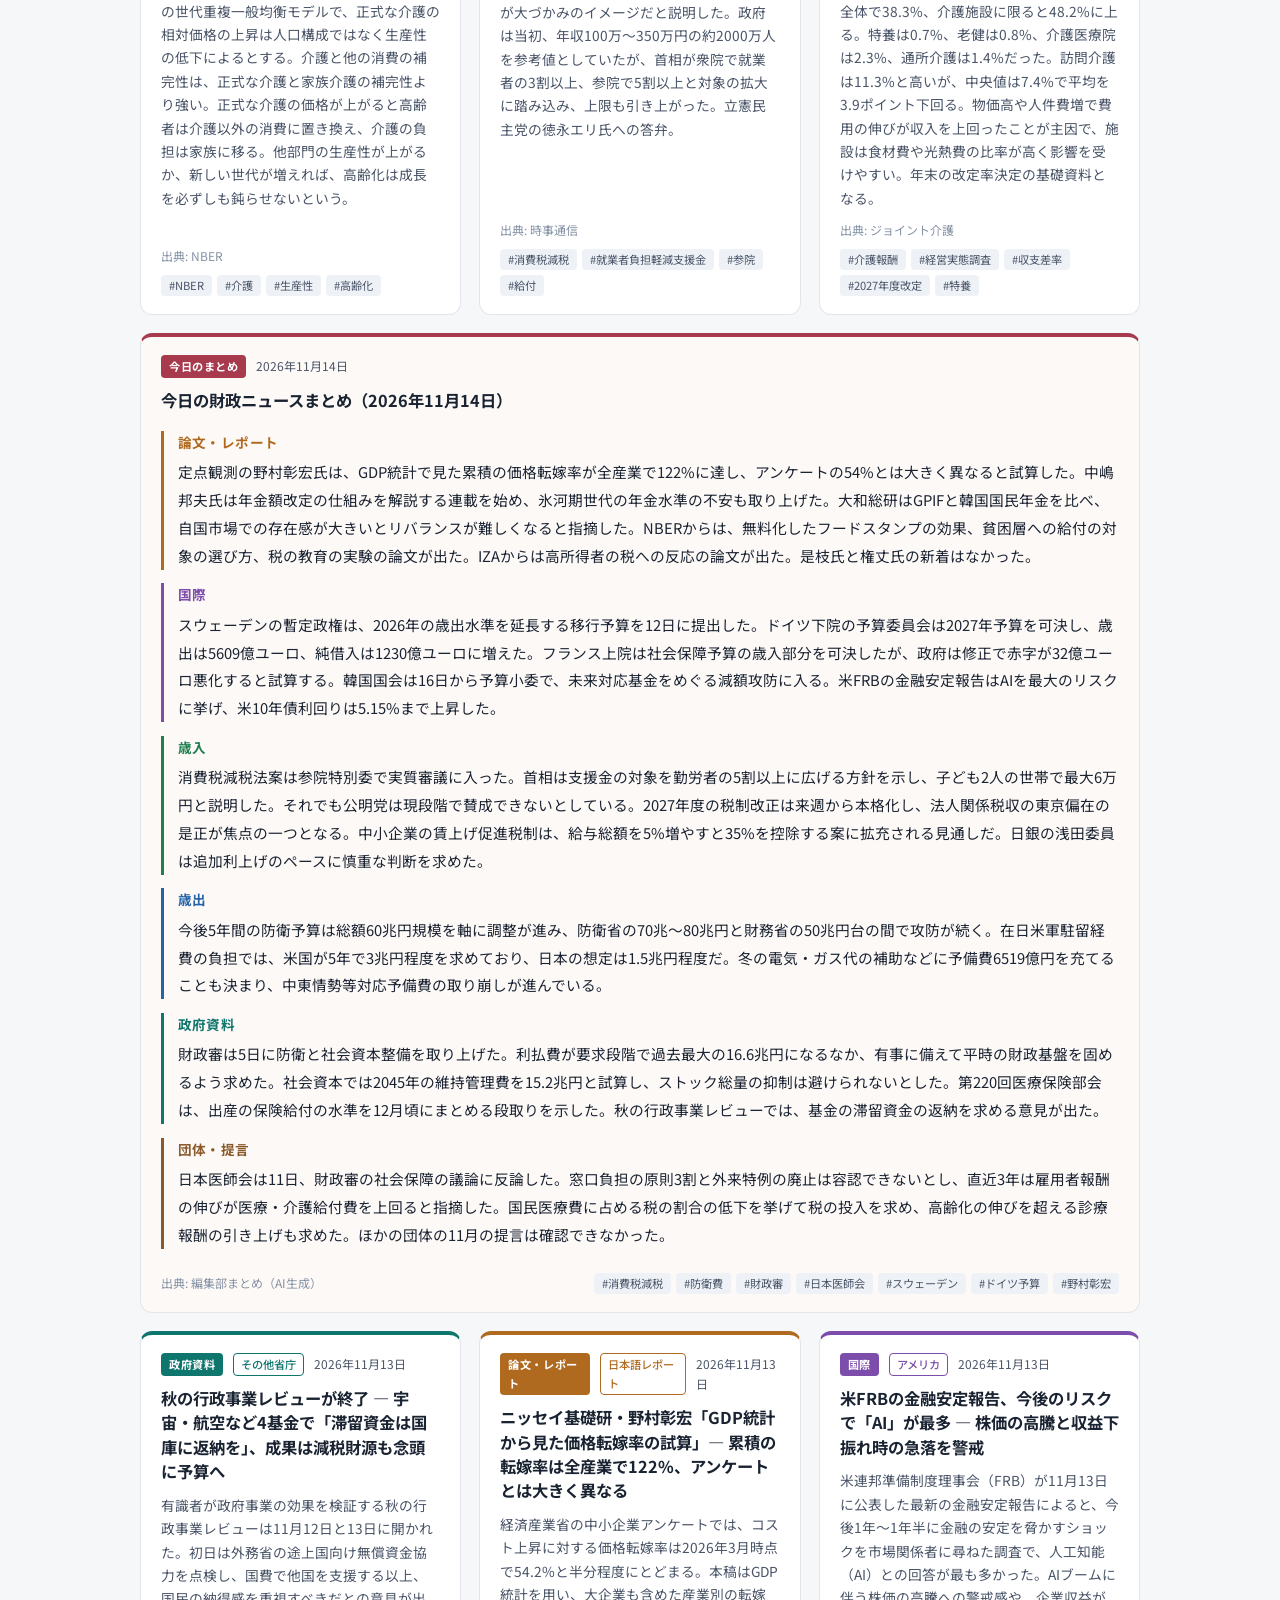
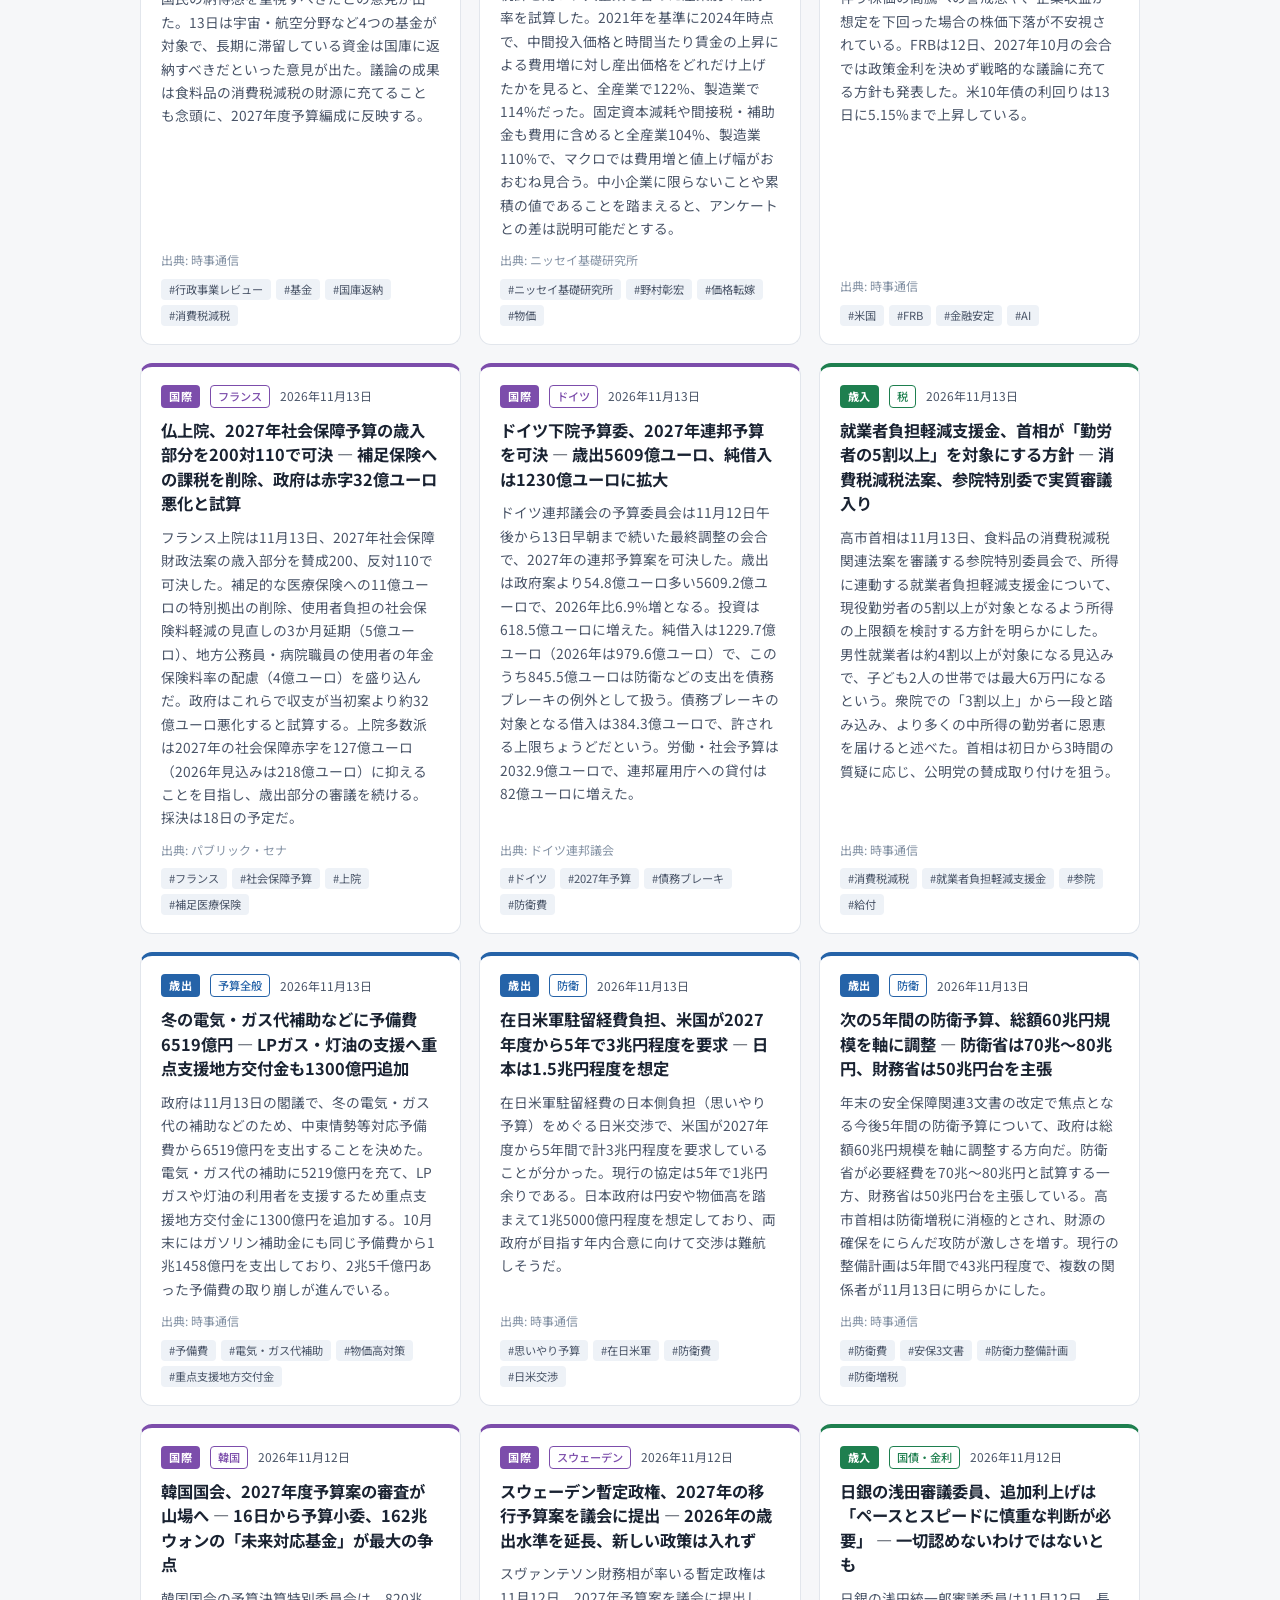
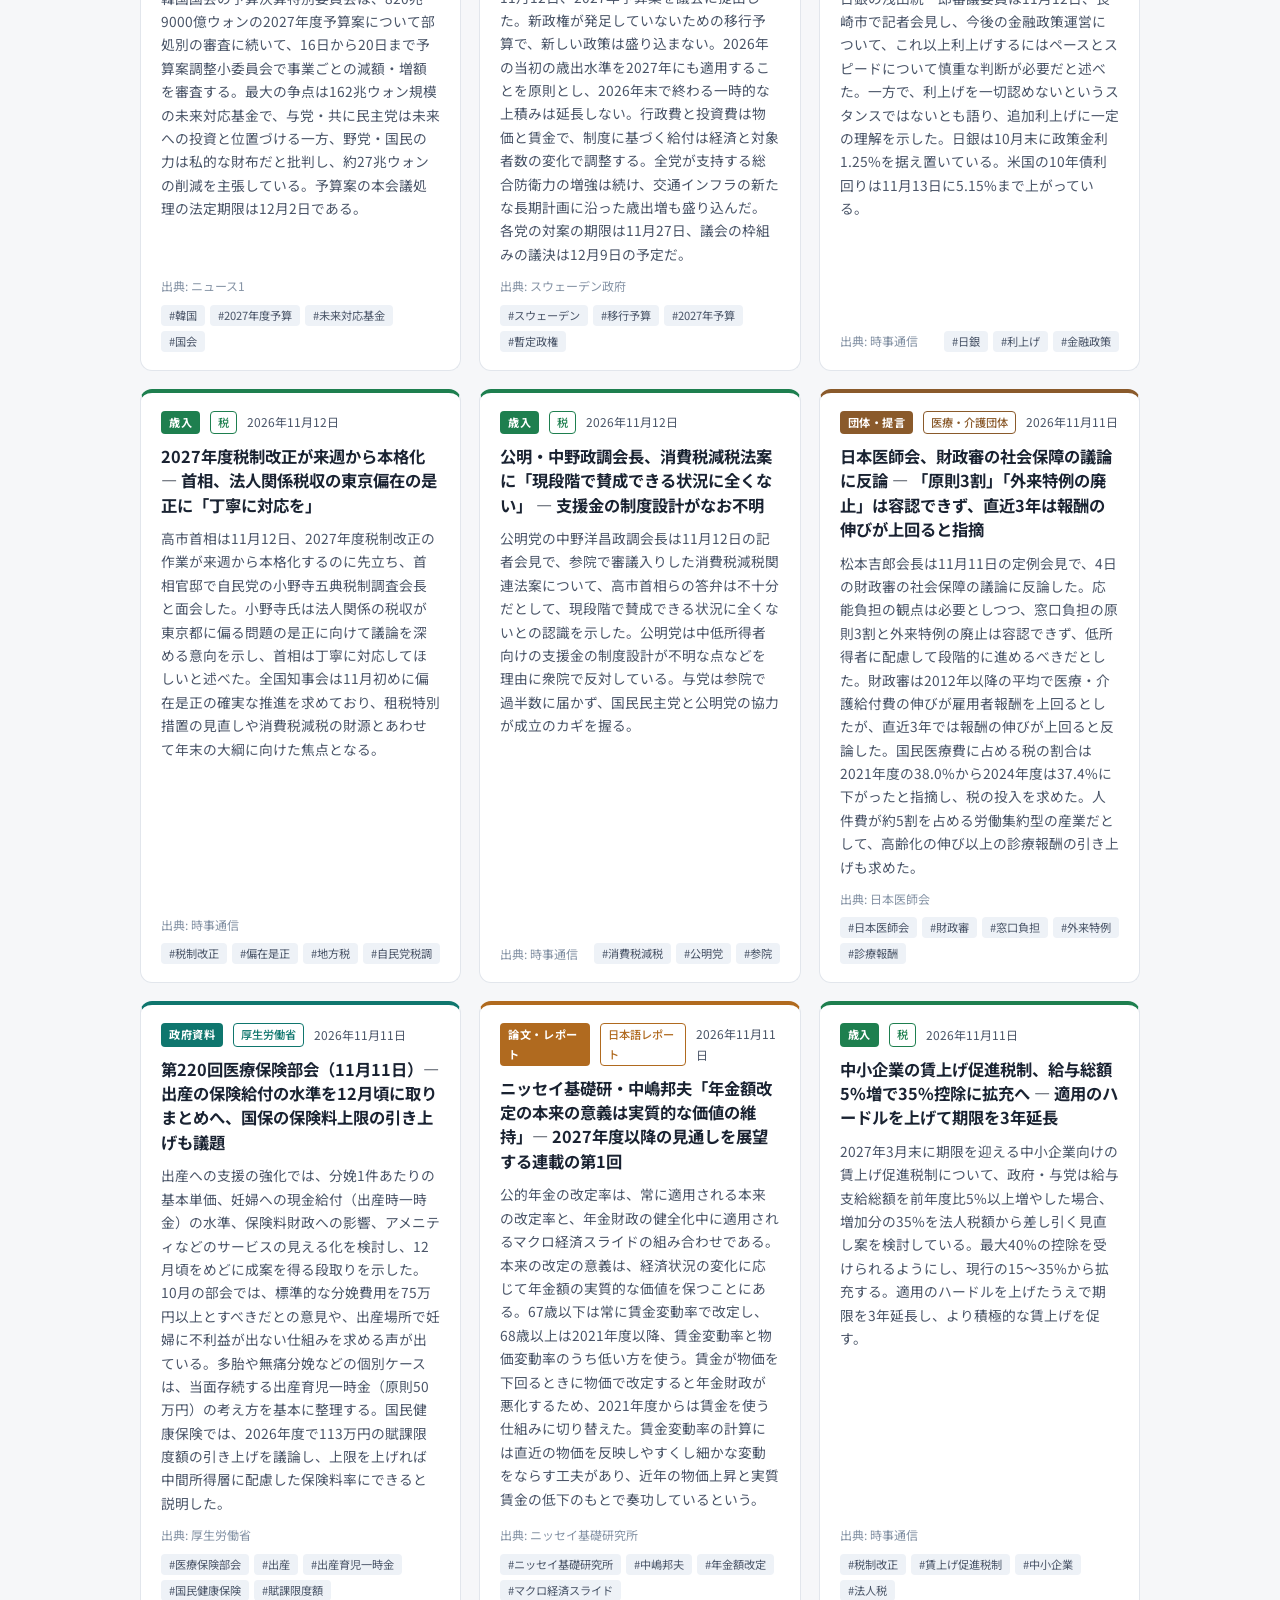
==== commit 3c55688b: "特集ページ「自治体病院」を追加し、タブの並びを統一 総務省の検討会、全自病の決算調査と要望書、各地の動きを整理した特集を新設。 全ページのタブとトップのヘッダーを、市場データ→日本経済ダッシュボード→" ====
--- a/index.html
+++ b/index.html
@@ -17,7 +17,7 @@
         <h1 class="site-title"><span class="title-mark">¥</span> 財政情報ポータル</h1>
         <p class="site-subtitle">Fiscal Policy Watch — 日本と世界の財政・社会保障を追う</p>
       </div>
-      <p class="update-info">最終更新: <time id="last-updated">読み込み中…</time>｜AIが毎日自動収集・要約<a class="header-link" href="market.html">📈 市場データ（PER・国債利回り・スプレッド）</a><a class="header-link" href="feature-kogaku.html">📌 特集：高額療養費</a><a class="header-link" href="japan.html">📊 日本経済ダッシュボード</a></p>
+      <p class="update-info">最終更新: <time id="last-updated">読み込み中…</time>｜AIが毎日自動収集・要約<a class="header-link" href="market.html">📈 市場データ（PER・国債利回り・スプレッド）</a><a class="header-link" href="japan.html">📊 日本経済ダッシュボード</a><a class="header-link" href="feature-kogaku.html">📌 特集：高額療養費</a><a class="header-link" href="feature-hospital.html">🏥 特集：自治体病院</a></p>
     </div>
   </header>
 
